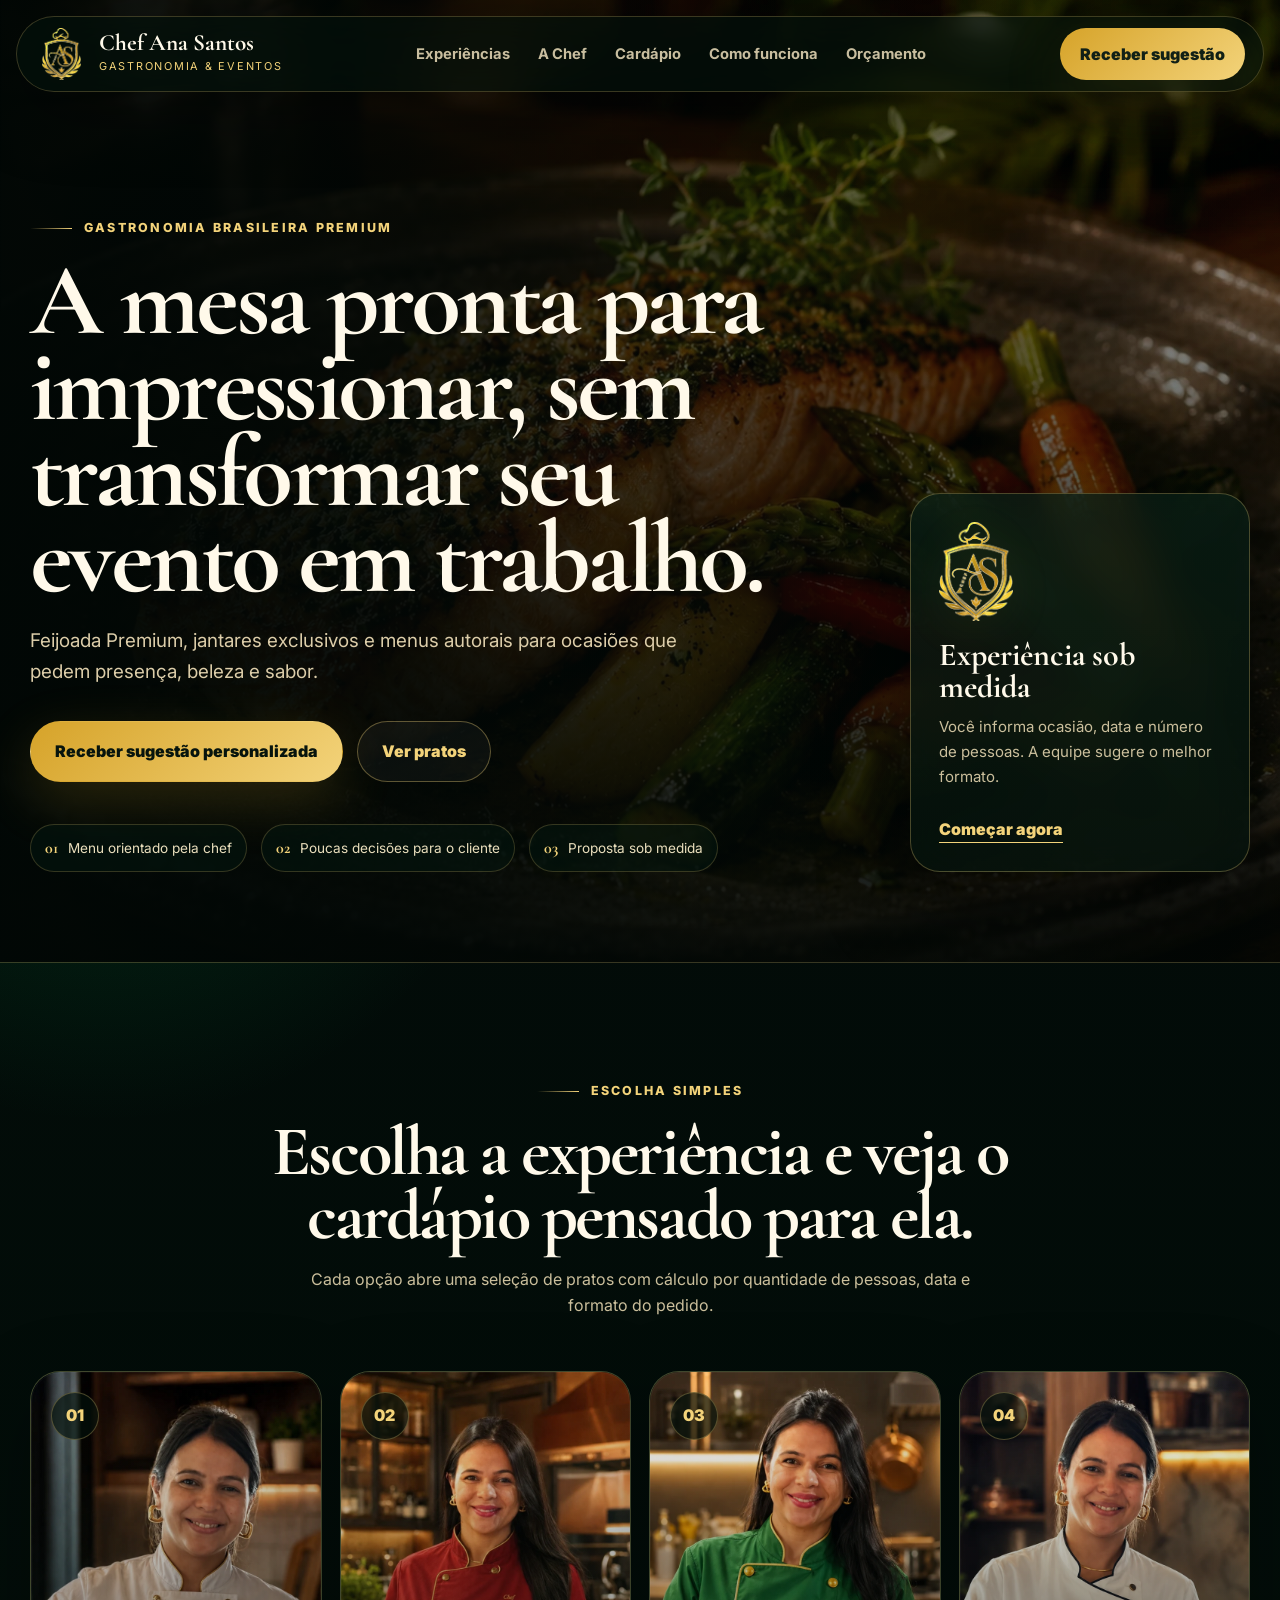
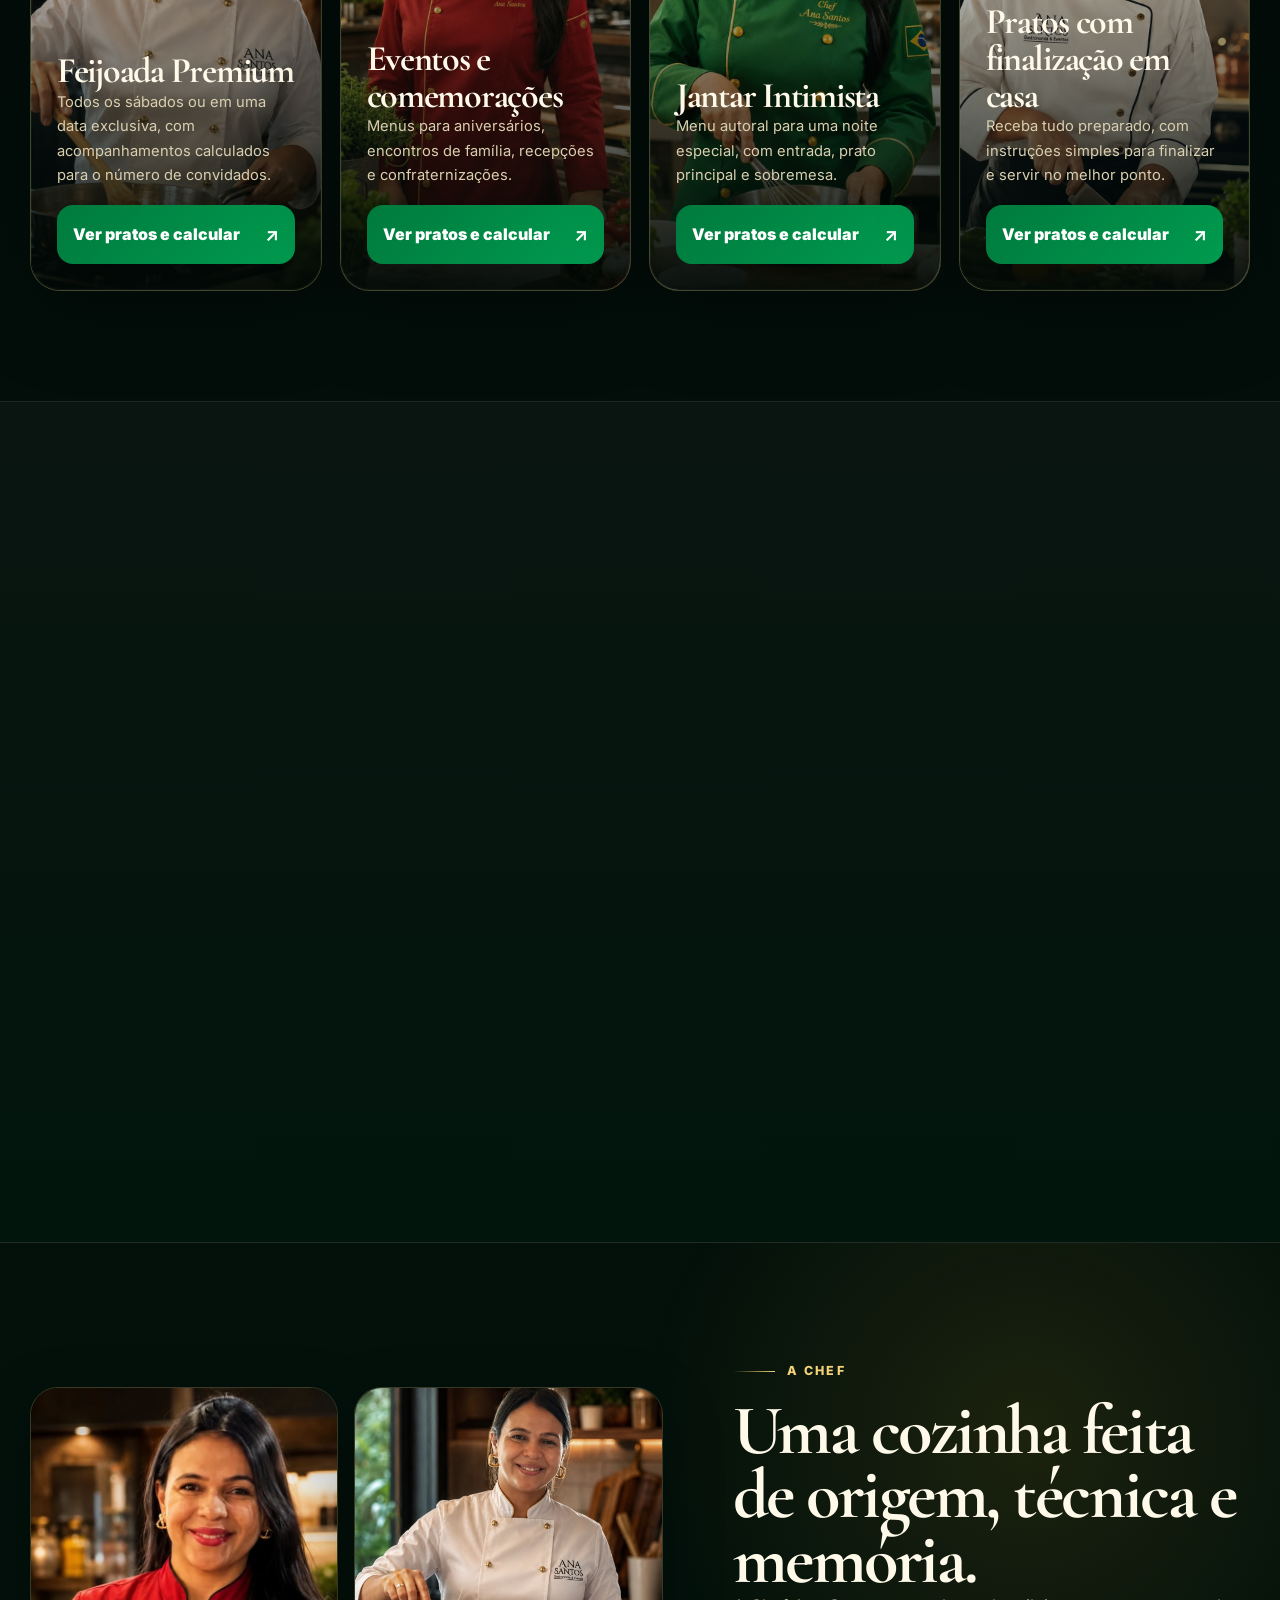
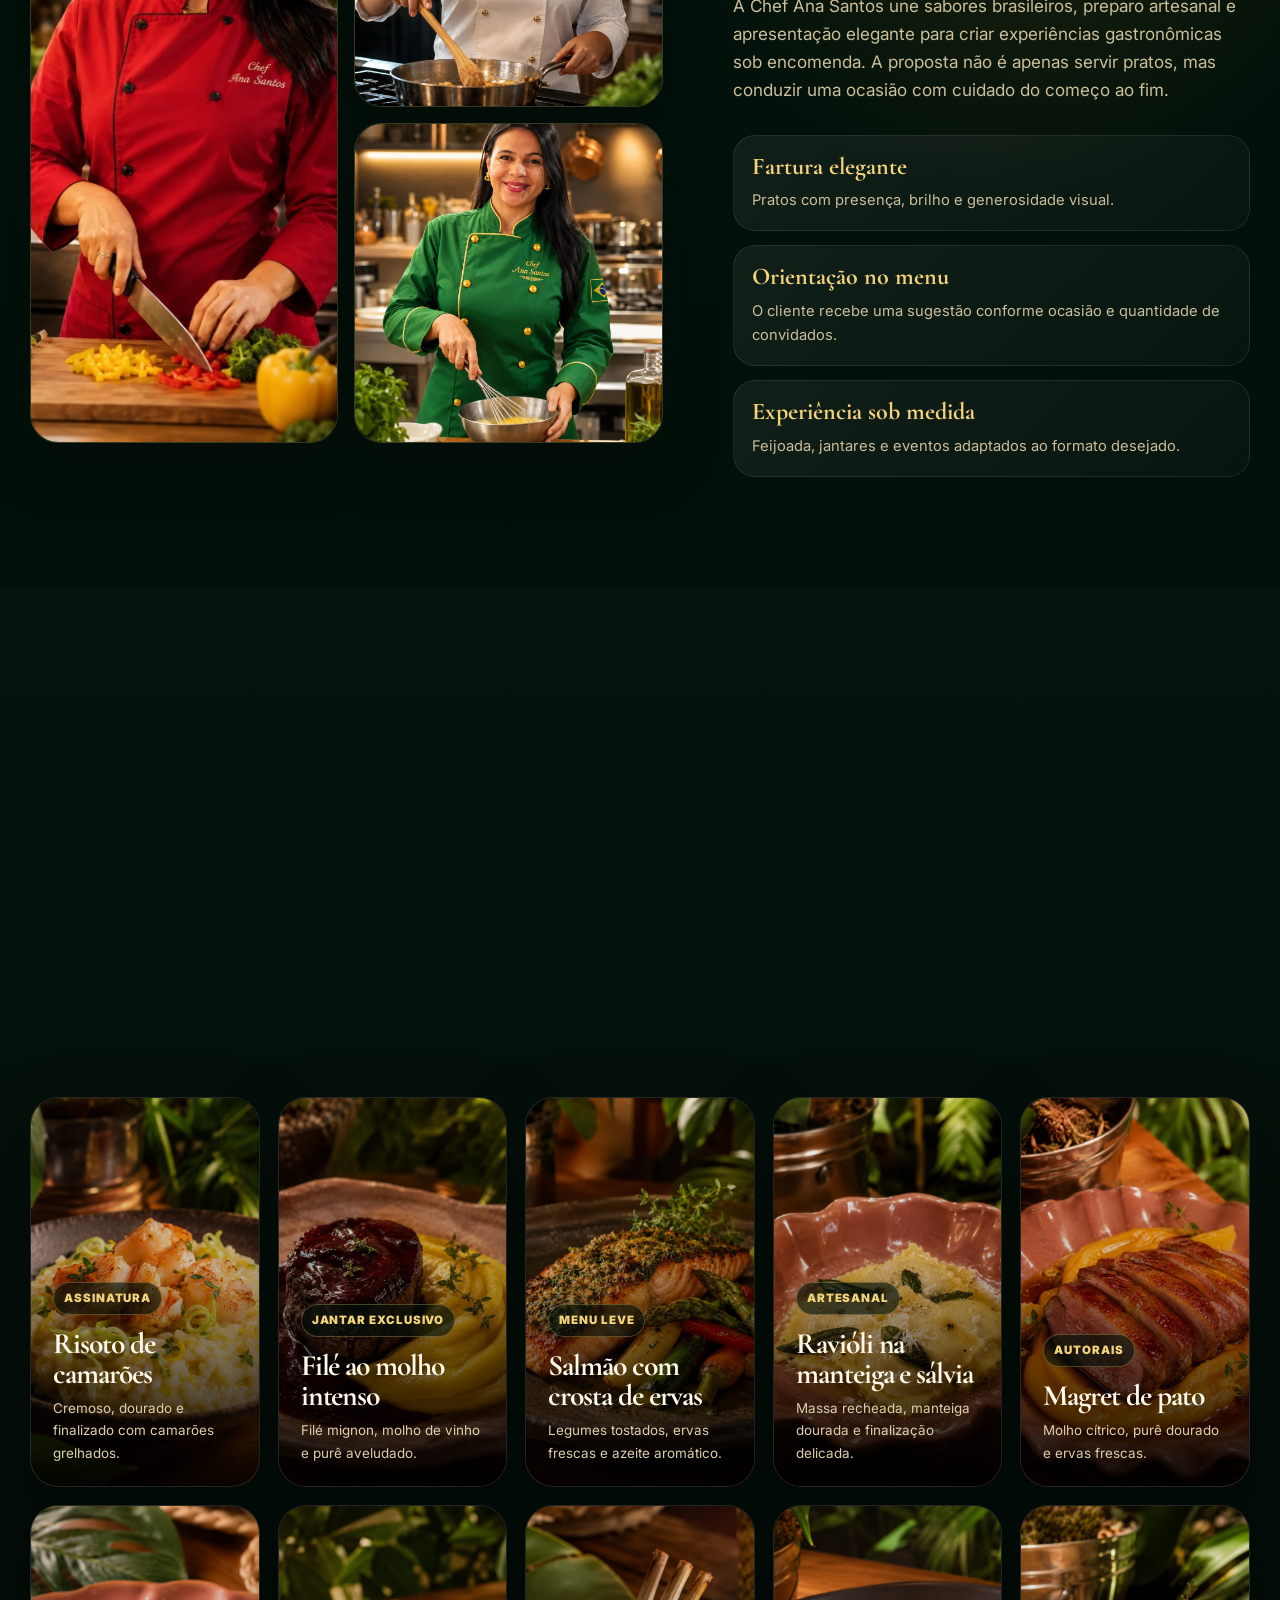
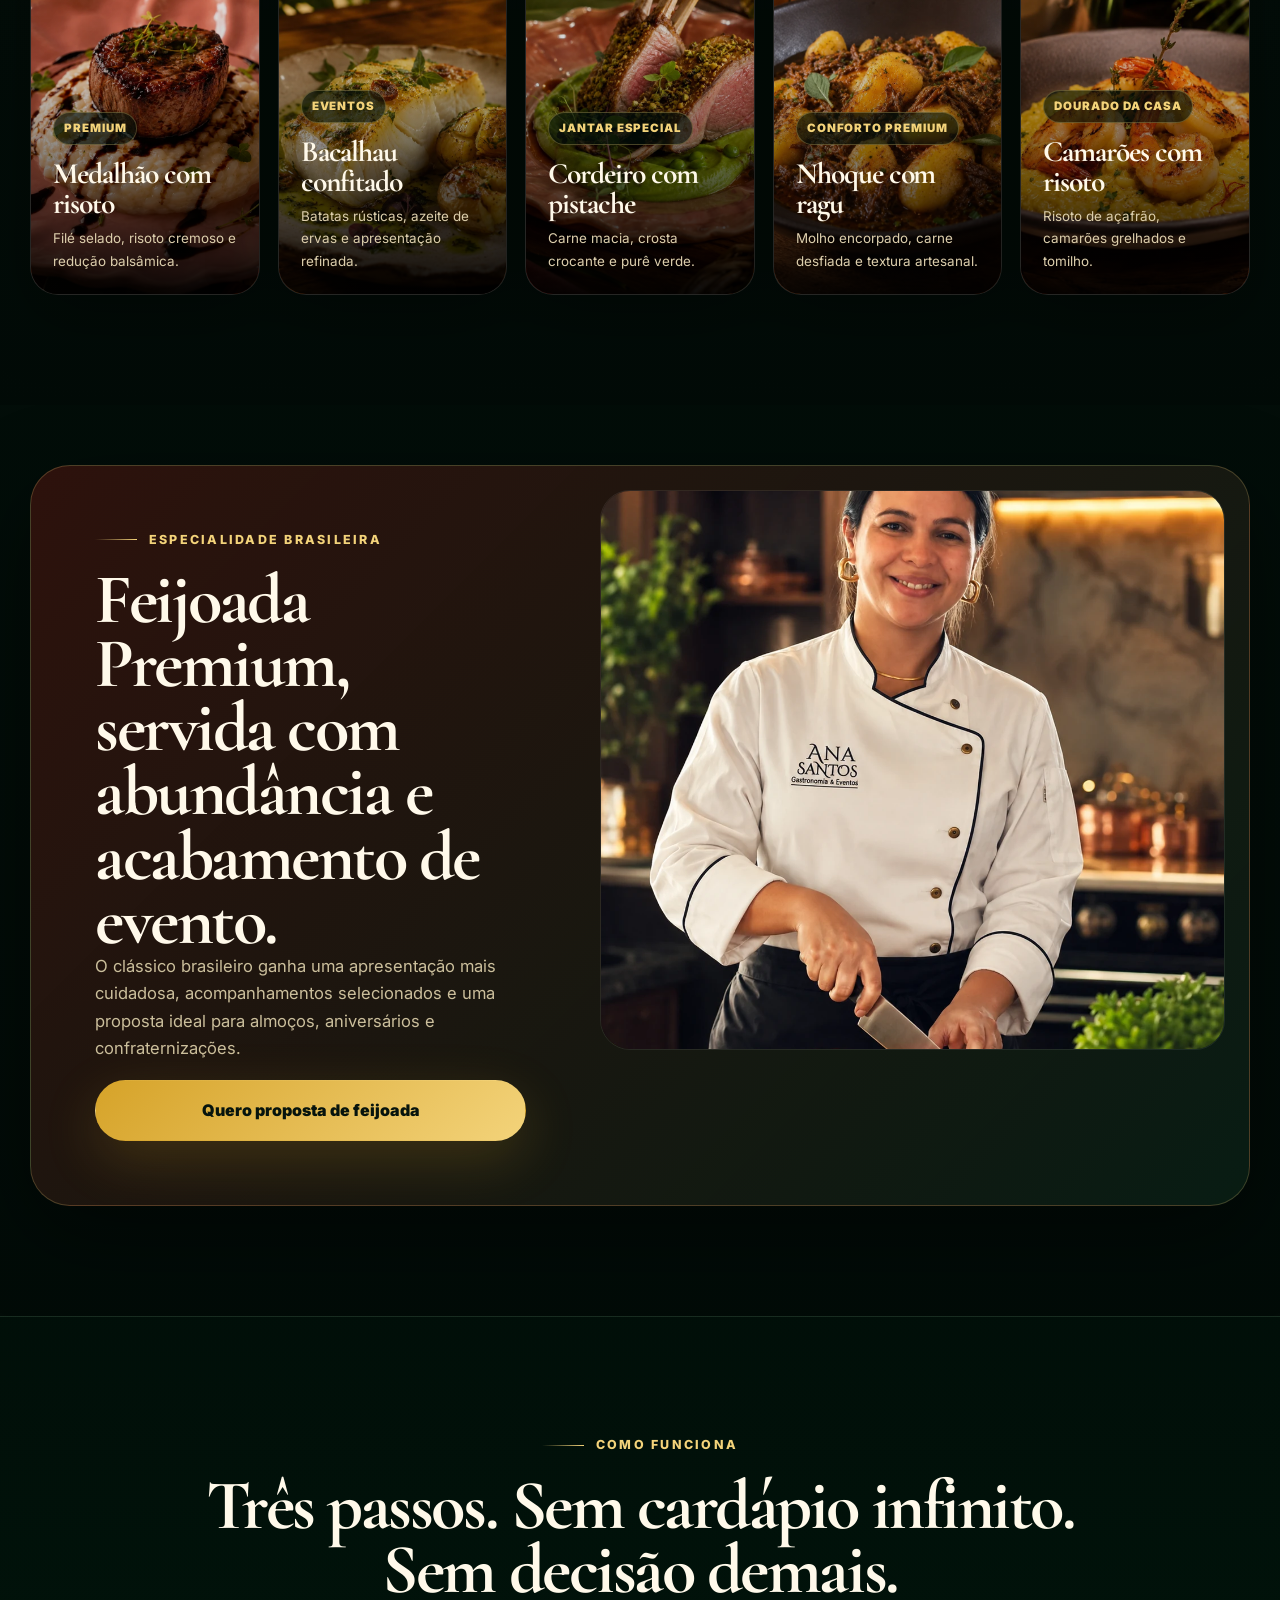
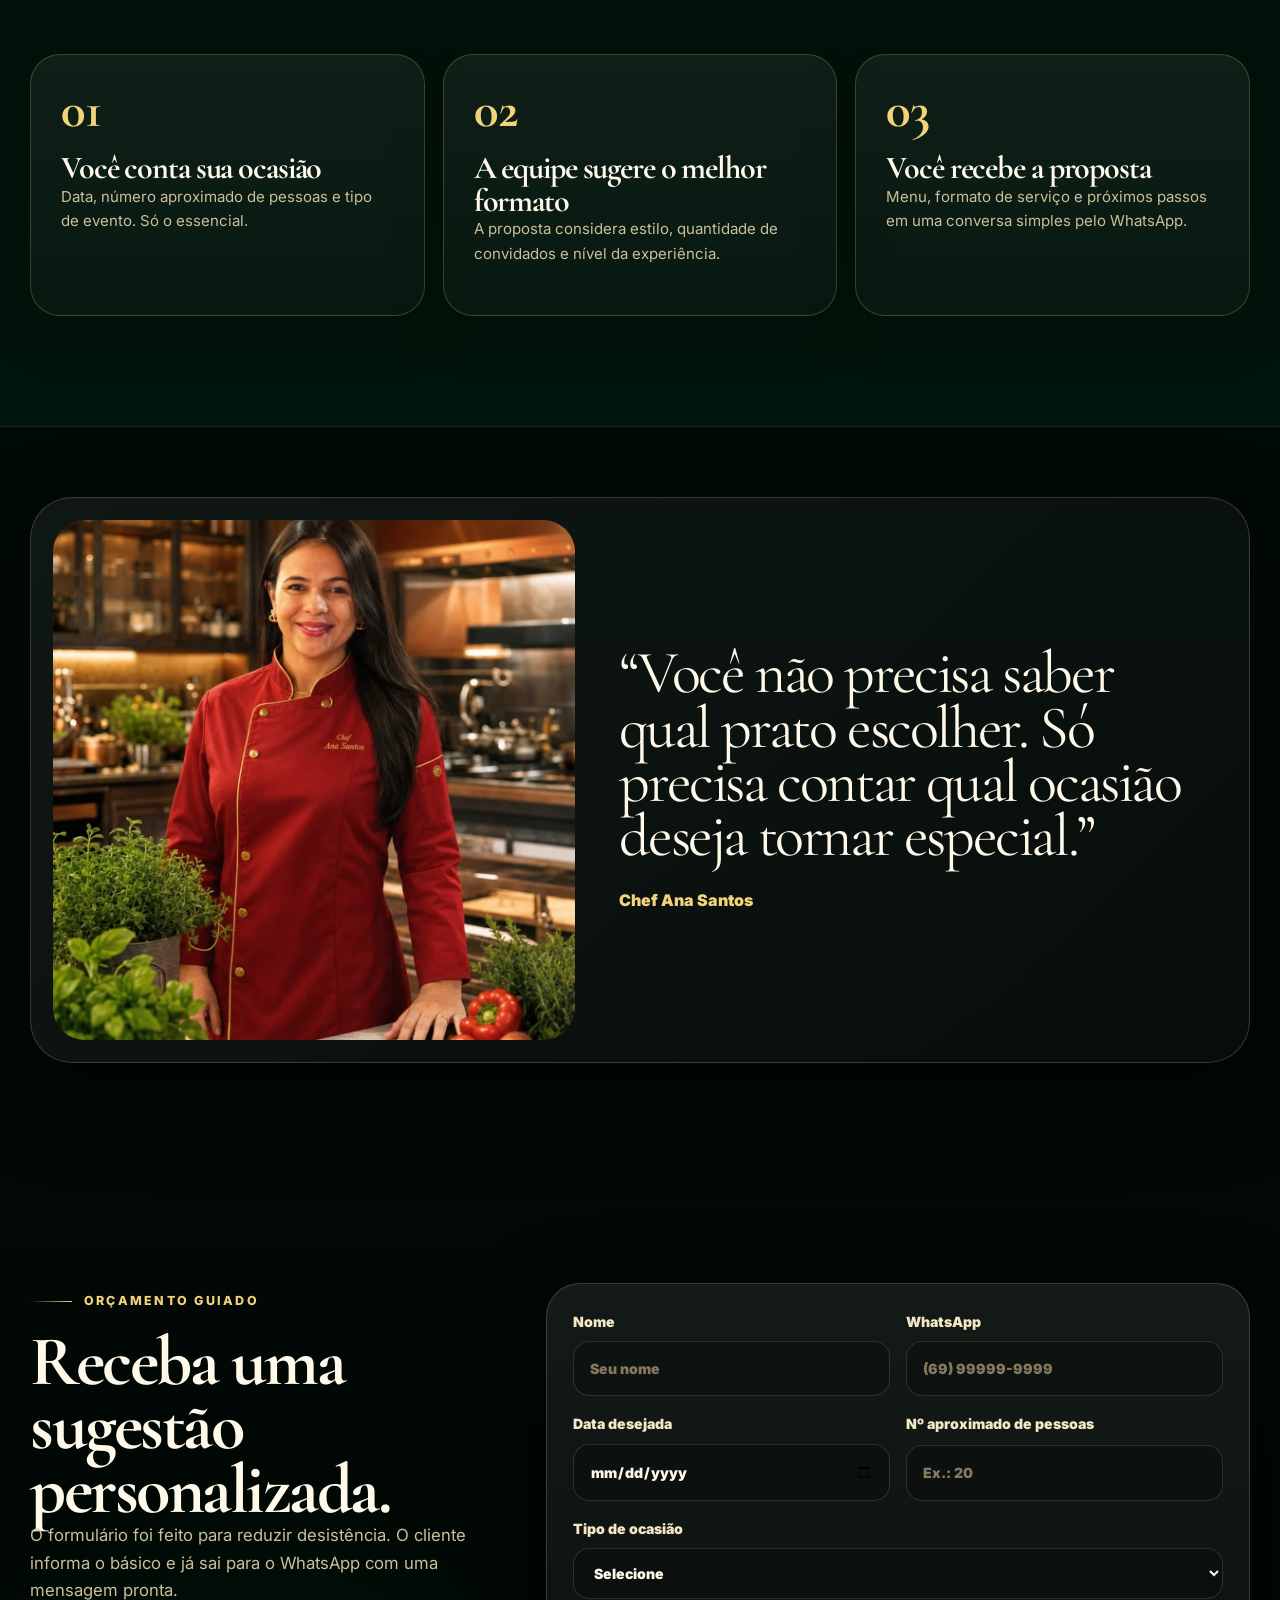
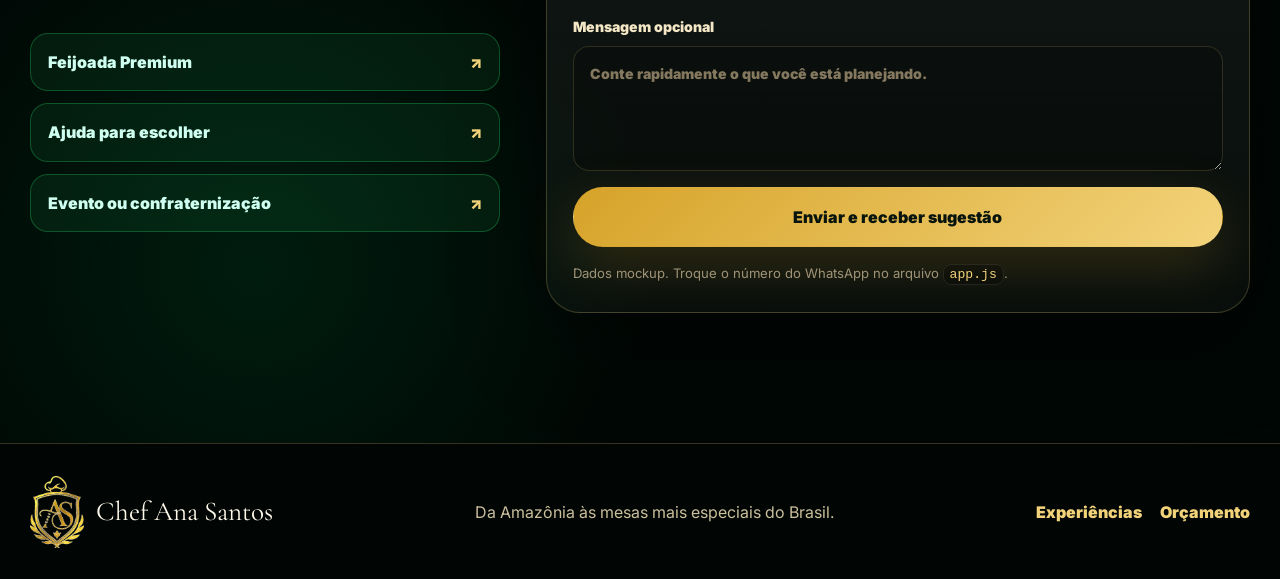
==== index.html @ 08cfabe6 "Add experience menus and budget calculator" ====
<!DOCTYPE html>
<html lang="pt-BR">
<head>
  <meta charset="UTF-8" />
  <meta name="viewport" content="width=device-width, initial-scale=1.0" />
  <title>Chef Ana Santos | Experiências Gastronômicas Premium</title>
  <meta name="description" content="Site premium em versão escura para a Chef Ana Santos: experiências gastronômicas, feijoada premium, jantares exclusivos e orçamento simplificado pelo WhatsApp." />
  <meta name="theme-color" content="#03140d" />
  <meta property="og:title" content="Chef Ana Santos | Gastronomia & Eventos" />
  <meta property="og:description" content="Receba uma proposta gastronômica personalizada para sua ocasião." />
  <meta property="og:type" content="website" />
  <link rel="preconnect" href="https://fonts.googleapis.com" />
  <link rel="preconnect" href="https://fonts.gstatic.com" crossorigin />
  <link href="https://fonts.googleapis.com/css2?family=Cormorant+Garamond:wght@500;600;700&family=Inter:wght@400;500;600;700;800&display=swap" rel="stylesheet" />
  <link rel="stylesheet" href="./styles.css" />
</head>
<body>
  <div class="page-glow" aria-hidden="true"></div>

  <header class="site-header" id="topo">
    <a class="brand" href="#topo" aria-label="Chef Ana Santos">
      <img src="./logo-symbol.png" alt="Símbolo da Chef Ana Santos" />
      <span>
        <strong>Chef Ana Santos</strong>
        <small>Gastronomia & Eventos</small>
      </span>
    </a>

    <button class="menu-toggle" aria-label="Abrir menu" aria-expanded="false">
      <span></span><span></span><span></span>
    </button>

    <nav class="main-nav" aria-label="Navegação principal">
      <a href="#experiencias">Experiências</a>
      <a href="#chef">A Chef</a>
      <a href="#cardapio">Cardápio</a>
      <a href="#como-funciona">Como funciona</a>
      <a href="#orcamento">Orçamento</a>
    </nav>

    <a class="nav-cta" href="#orcamento">Receber sugestão</a>
  </header>

  <main>
    <section class="hero" aria-labelledby="hero-title">
      <div class="hero-media" aria-hidden="true">
        <img src="./hero-prato.webp" alt="" />
      </div>
      <div class="hero-overlay" aria-hidden="true"></div>

      <div class="container hero-grid">
        <div class="hero-copy reveal">
          <p class="eyebrow">Gastronomia brasileira premium</p>
          <h1 id="hero-title">A mesa pronta para impressionar, sem transformar seu evento em trabalho.</h1>
          <p class="hero-text">Feijoada Premium, jantares exclusivos e menus autorais para ocasiões que pedem presença, beleza e sabor.</p>

          <div class="hero-actions">
            <a class="btn btn-primary" href="#orcamento">Receber sugestão personalizada</a>
            <a class="btn btn-outline" href="#cardapio">Ver pratos</a>
          </div>

          <div class="micro-proof" aria-label="Diferenciais da Chef Ana Santos">
            <span><b>01</b> Menu orientado pela chef</span>
            <span><b>02</b> Poucas decisões para o cliente</span>
            <span><b>03</b> Proposta sob medida</span>
          </div>
        </div>

        <aside class="hero-panel reveal delay-1" aria-label="Resumo da experiência">
          <img src="./logo-symbol.png" alt="" />
          <strong>Experiência sob medida</strong>
          <p>Você informa ocasião, data e número de pessoas. A equipe sugere o melhor formato.</p>
          <a href="#orcamento">Começar agora</a>
        </aside>
      </div>
    </section>

    <section class="concierge" id="experiencias" aria-labelledby="concierge-title">
      <div class="container">
        <div class="section-heading reveal">
          <p class="eyebrow">Escolha simples</p>
          <h2 id="concierge-title">Escolha a experiência e veja o cardápio pensado para ela.</h2>
          <p>Cada opção abre uma seleção de pratos com cálculo por quantidade de pessoas, data e formato do pedido.</p>
        </div>

        <div class="occasion-grid">
          <a class="occasion-card reveal" href="./experiencia.html?tipo=feijoada" aria-label="Ver pratos e calcular orçamento da Feijoada Premium">
            <span class="card-number">01</span>
            <div class="occasion-image"><img src="./chef-white-pan.webp" alt="Chef Ana Santos preparando uma receita" /></div>
            <div class="occasion-content">
              <h3>Feijoada Premium</h3>
              <p>Todos os sábados ou em uma data exclusiva, com acompanhamentos calculados para o número de convidados.</p>
              <span class="occasion-action">Ver pratos e calcular <b aria-hidden="true">↗</b></span>
            </div>
          </a>

          <a class="occasion-card reveal delay-1" href="./experiencia.html?tipo=eventos" aria-label="Ver pratos e calcular orçamento para Eventos e comemorações">
            <span class="card-number">02</span>
            <div class="occasion-image"><img src="./chef-red-counter.webp" alt="Chef Ana Santos em cozinha profissional" /></div>
            <div class="occasion-content">
              <h3>Eventos e comemorações</h3>
              <p>Menus para aniversários, encontros de família, recepções e confraternizações.</p>
              <span class="occasion-action">Ver pratos e calcular <b aria-hidden="true">↗</b></span>
            </div>
          </a>

          <a class="occasion-card reveal delay-2" href="./experiencia.html?tipo=jantar" aria-label="Ver pratos e calcular orçamento do Jantar Intimista">
            <span class="card-number">03</span>
            <div class="occasion-image"><img src="./chef-green.webp" alt="Chef Ana Santos de doma verde em ação na cozinha" /></div>
            <div class="occasion-content">
              <h3>Jantar Intimista</h3>
              <p>Menu autoral para uma noite especial, com entrada, prato principal e sobremesa.</p>
              <span class="occasion-action">Ver pratos e calcular <b aria-hidden="true">↗</b></span>
            </div>
          </a>

          <a class="occasion-card reveal delay-3" href="./experiencia.html?tipo=finalizacao" aria-label="Ver pratos e calcular orçamento para finalização em casa">
            <span class="card-number">04</span>
            <div class="occasion-image"><img src="./chef-white-knife.webp" alt="Chef Ana Santos cortando ingredientes" /></div>
            <div class="occasion-content">
              <h3>Pratos com finalização em casa</h3>
              <p>Receba tudo preparado, com instruções simples para finalizar e servir no melhor ponto.</p>
              <span class="occasion-action">Ver pratos e calcular <b aria-hidden="true">↗</b></span>
            </div>
          </a>
        </div>
      </div>
    </section>

    <section class="signature-section" aria-labelledby="signature-title">
      <div class="container signature-grid">
        <div class="signature-copy reveal">
          <p class="eyebrow">Assinatura visual</p>
          <h2 id="signature-title">Escuro, dourado, verde vivo e comida com presença.</h2>
          <p>Esta versão usa uma atmosfera mais noturna e editorial: fundo escuro, detalhes dourados, imagens maiores e uma estética de jantar privado. A comida continua farta e brasileira, mas a percepção de valor sobe.</p>
          <div class="signature-tags">
            <span>Verde bandeira</span>
            <span>Dourado quente</span>
            <span>Madeira escura</span>
            <span>Louças artesanais</span>
          </div>
        </div>

        <div class="signature-stack reveal delay-1">
          <img class="stack-main" src="./risoto-camaroes.webp" alt="Risoto cremoso com camarões" />
          <img class="stack-small" src="./camaroes-risoto.webp" alt="Camarões com risoto de açafrão" />
          <div class="stack-note">Pratos como inspiração. Proposta final personalizada.</div>
        </div>
      </div>
    </section>

    <section class="chef-story" id="chef" aria-labelledby="chef-title">
      <div class="container story-grid">
        <div class="story-gallery reveal">
          <img src="./chef-red.webp" alt="Chef Ana Santos com doma vermelha" />
          <img src="./chef-white-pan.webp" alt="Chef Ana Santos cozinhando" />
          <img src="./chef-green.webp" alt="Chef Ana Santos com doma verde" />
        </div>

        <div class="story-copy reveal delay-1">
          <p class="eyebrow">A Chef</p>
          <h2 id="chef-title">Uma cozinha feita de origem, técnica e memória.</h2>
          <p>A Chef Ana Santos une sabores brasileiros, preparo artesanal e apresentação elegante para criar experiências gastronômicas sob encomenda. A proposta não é apenas servir pratos, mas conduzir uma ocasião com cuidado do começo ao fim.</p>

          <dl class="lux-list">
            <div><dt>Fartura elegante</dt><dd>Pratos com presença, brilho e generosidade visual.</dd></div>
            <div><dt>Orientação no menu</dt><dd>O cliente recebe uma sugestão conforme ocasião e quantidade de convidados.</dd></div>
            <div><dt>Experiência sob medida</dt><dd>Feijoada, jantares e eventos adaptados ao formato desejado.</dd></div>
          </dl>
        </div>
      </div>
    </section>

    <section class="menu-section" id="cardapio" aria-labelledby="menu-title">
      <div class="container">
        <div class="section-heading reveal">
          <p class="eyebrow">Inspirações premium</p>
          <h2 id="menu-title">Pratos que fazem a proposta ganhar textura antes mesmo do orçamento.</h2>
          <p>As imagens funcionam como vitrine de desejo. O cliente não precisa escolher tudo sozinho.</p>
        </div>

        <div class="dish-toolbar reveal" aria-label="Filtros de cardápio">
          <button class="filter active" type="button" data-filter="all">Todos</button>
          <button class="filter" type="button" data-filter="principal">Pratos principais</button>
          <button class="filter" type="button" data-filter="evento">Eventos</button>
          <button class="filter" type="button" data-filter="assinatura">Assinatura</button>
        </div>

        <div class="dish-grid">
          <article class="dish-card reveal" data-category="principal assinatura">
            <img src="./risoto-camaroes.webp" alt="Risoto cremoso com camarões" />
            <div class="dish-info"><span>Assinatura</span><h3>Risoto de camarões</h3><p>Cremoso, dourado e finalizado com camarões grelhados.</p></div>
          </article>
          <article class="dish-card reveal delay-1" data-category="principal">
            <img src="./file-mignon-pure.webp" alt="Filé mignon com purê" />
            <div class="dish-info"><span>Jantar exclusivo</span><h3>Filé ao molho intenso</h3><p>Filé mignon, molho de vinho e purê aveludado.</p></div>
          </article>
          <article class="dish-card reveal delay-2" data-category="principal">
            <img src="./salmao-legumes.webp" alt="Salmão com legumes" />
            <div class="dish-info"><span>Menu leve</span><h3>Salmão com crosta de ervas</h3><p>Legumes tostados, ervas frescas e azeite aromático.</p></div>
          </article>
          <article class="dish-card reveal" data-category="principal">
            <img src="./ravioli-salvia.webp" alt="Ravióli artesanal com sálvia" />
            <div class="dish-info"><span>Artesanal</span><h3>Ravióli na manteiga e sálvia</h3><p>Massa recheada, manteiga dourada e finalização delicada.</p></div>
          </article>
          <article class="dish-card reveal delay-1" data-category="principal">
            <img src="./magret-pato.webp" alt="Magret de pato" />
            <div class="dish-info"><span>Autorais</span><h3>Magret de pato</h3><p>Molho cítrico, purê dourado e ervas frescas.</p></div>
          </article>
          <article class="dish-card reveal delay-2" data-category="principal assinatura">
            <img src="./medalhao-risoto.webp" alt="Medalhão com risoto" />
            <div class="dish-info"><span>Premium</span><h3>Medalhão com risoto</h3><p>Filé selado, risoto cremoso e redução balsâmica.</p></div>
          </article>
          <article class="dish-card reveal" data-category="principal evento">
            <img src="./bacalhau-batatas.webp" alt="Bacalhau com batatas" />
            <div class="dish-info"><span>Eventos</span><h3>Bacalhau confitado</h3><p>Batatas rústicas, azeite de ervas e apresentação refinada.</p></div>
          </article>
          <article class="dish-card reveal delay-1" data-category="principal">
            <img src="./cordeiro-pistache.webp" alt="Carré de cordeiro com pistache" />
            <div class="dish-info"><span>Jantar especial</span><h3>Cordeiro com pistache</h3><p>Carne macia, crosta crocante e purê verde.</p></div>
          </article>
          <article class="dish-card reveal delay-2" data-category="principal evento">
            <img src="./nhoque-ragu.webp" alt="Nhoque com ragu" />
            <div class="dish-info"><span>Conforto premium</span><h3>Nhoque com ragu</h3><p>Molho encorpado, carne desfiada e textura artesanal.</p></div>
          </article>
          <article class="dish-card reveal" data-category="principal assinatura">
            <img src="./camaroes-risoto.webp" alt="Camarões com risoto de açafrão" />
            <div class="dish-info"><span>Dourado da casa</span><h3>Camarões com risoto</h3><p>Risoto de açafrão, camarões grelhados e tomilho.</p></div>
          </article>
        </div>
      </div>
    </section>

    <section class="feijoada-section" aria-labelledby="feijoada-title">
      <div class="container feijoada-card reveal">
        <div class="feijoada-copy">
          <p class="eyebrow">Especialidade brasileira</p>
          <h2 id="feijoada-title">Feijoada Premium, servida com abundância e acabamento de evento.</h2>
          <p>O clássico brasileiro ganha uma apresentação mais cuidadosa, acompanhamentos selecionados e uma proposta ideal para almoços, aniversários e confraternizações.</p>
          <a class="btn btn-primary" href="#orcamento" data-fill="Feijoada Premium">Quero proposta de feijoada</a>
        </div>
        <div class="feijoada-photo">
          <img src="./chef-white-knife.webp" alt="Chef Ana Santos preparando ingredientes" />
        </div>
      </div>
    </section>

    <section class="steps-section" id="como-funciona" aria-labelledby="steps-title">
      <div class="container">
        <div class="section-heading reveal">
          <p class="eyebrow">Como funciona</p>
          <h2 id="steps-title">Três passos. Sem cardápio infinito. Sem decisão demais.</h2>
        </div>

        <div class="steps-grid">
          <article class="step-card reveal">
            <strong>01</strong>
            <h3>Você conta sua ocasião</h3>
            <p>Data, número aproximado de pessoas e tipo de evento. Só o essencial.</p>
          </article>
          <article class="step-card reveal delay-1">
            <strong>02</strong>
            <h3>A equipe sugere o melhor formato</h3>
            <p>A proposta considera estilo, quantidade de convidados e nível da experiência.</p>
          </article>
          <article class="step-card reveal delay-2">
            <strong>03</strong>
            <h3>Você recebe a proposta</h3>
            <p>Menu, formato de serviço e próximos passos em uma conversa simples pelo WhatsApp.</p>
          </article>
        </div>
      </div>
    </section>

    <section class="quote-section" aria-label="Frase de posicionamento">
      <div class="container quote-card reveal">
        <img src="./chef-red-counter.webp" alt="Chef Ana Santos em cozinha premium" />
        <blockquote>
          <p>“Você não precisa saber qual prato escolher. Só precisa contar qual ocasião deseja tornar especial.”</p>
          <cite>Chef Ana Santos</cite>
        </blockquote>
      </div>
    </section>

    <section class="budget-section" id="orcamento" aria-labelledby="budget-title">
      <div class="container budget-grid">
        <div class="budget-copy reveal">
          <p class="eyebrow">Orçamento guiado</p>
          <h2 id="budget-title">Receba uma sugestão personalizada.</h2>
          <p>O formulário foi feito para reduzir desistência. O cliente informa o básico e já sai para o WhatsApp com uma mensagem pronta.</p>

          <div class="contact-buttons" aria-label="Atalhos de WhatsApp">
            <a href="https://wa.me/5569999999999?text=Ol%C3%A1%2C%20vi%20o%20site%20da%20Chef%20Ana%20Santos%20e%20quero%20uma%20proposta%20para%20Feijoada%20Premium." target="_blank" rel="noopener">Feijoada Premium</a>
            <a href="https://wa.me/5569999999999?text=Ol%C3%A1%2C%20quero%20ajuda%20para%20escolher%20uma%20experi%C3%AAncia%20gastron%C3%B4mica." target="_blank" rel="noopener">Ajuda para escolher</a>
            <a href="https://wa.me/5569999999999?text=Ol%C3%A1%2C%20tenho%20um%20evento%20e%20gostaria%20de%20uma%20proposta%20da%20Chef%20Ana%20Santos." target="_blank" rel="noopener">Evento ou confraternização</a>
          </div>
        </div>

        <form class="budget-form reveal delay-1" id="budget-form">
          <label>
            Nome
            <input type="text" name="nome" placeholder="Seu nome" required />
          </label>
          <label>
            WhatsApp
            <input type="tel" name="whatsapp" placeholder="(69) 99999-9999" required />
          </label>
          <label>
            Data desejada
            <input type="date" name="data" />
          </label>
          <label>
            Nº aproximado de pessoas
            <input type="number" name="pessoas" min="1" placeholder="Ex.: 20" />
          </label>
          <label class="full">
            Tipo de ocasião
            <select name="ocasiao" id="ocasiao" required>
              <option value="">Selecione</option>
              <option>Feijoada Premium</option>
              <option>Jantar Exclusivo</option>
              <option>Evento ou Confraternização</option>
              <option>Aniversário</option>
              <option>Recepção em casa</option>
              <option>Ainda não sei, quero orientação</option>
            </select>
          </label>
          <label class="full">
            Mensagem opcional
            <textarea name="mensagem" rows="4" placeholder="Conte rapidamente o que você está planejando."></textarea>
          </label>
          <button class="btn btn-primary full" type="submit">Enviar e receber sugestão</button>
          <p class="form-note full">Dados mockup. Troque o número do WhatsApp no arquivo <code>app.js</code>.</p>
        </form>
      </div>
    </section>
  </main>

  <footer class="site-footer">
    <div class="container footer-grid">
      <a class="footer-brand" href="#topo" aria-label="Voltar ao topo">
        <img src="./logo-symbol.png" alt="Símbolo Chef Ana Santos" />
        <span>Chef Ana Santos</span>
      </a>
      <p>Da Amazônia às mesas mais especiais do Brasil.</p>
      <div class="footer-links">
        <a href="#experiencias">Experiências</a>
        <a href="#orcamento">Orçamento</a>
      </div>
    </div>
  </footer>

  <script src="./app.js"></script>
</body>
</html>
---- styles.css ----
:root{
  --bg:#03110b;
  --bg-2:#061a12;
  --bg-3:#0b2318;
  --panel:#0d2017;
  --panel-2:#10291e;
  --ink:#fff9ea;
  --muted:#cbbf9c;
  --muted-2:#9f9478;
  --green:#007a3d;
  --green-vivid:#009b4f;
  --green-dark:#002916;
  --gold:#d6a329;
  --gold-2:#f3d37a;
  --gold-dark:#8b6210;
  --wine:#691912;
  --terracotta:#a85b43;
  --line:rgba(243,211,122,.22);
  --line-soft:rgba(255,249,234,.09);
  --shadow:0 30px 90px rgba(0,0,0,.45);
  --shadow-gold:0 22px 70px rgba(214,163,41,.13);
  --serif:'Cormorant Garamond', Georgia, serif;
  --sans:'Inter', system-ui, -apple-system, BlinkMacSystemFont, 'Segoe UI', sans-serif;
  --radius:30px;
}

*{box-sizing:border-box}
html{scroll-behavior:smooth}
body{
  margin:0;
  color:var(--ink);
  background:
    radial-gradient(circle at 8% 8%, rgba(0,155,79,.24), transparent 34vw),
    radial-gradient(circle at 86% 0%, rgba(214,163,41,.16), transparent 36vw),
    linear-gradient(180deg,#020907 0%, var(--bg) 38%, #010604 100%);
  font-family:var(--sans);
  line-height:1.65;
  overflow-x:hidden;
}
body::before{
  content:"";
  position:fixed;
  inset:0;
  z-index:-3;
  opacity:.26;
  pointer-events:none;
  background-image:
    linear-gradient(rgba(255,255,255,.035) 1px, transparent 1px),
    linear-gradient(90deg, rgba(255,255,255,.025) 1px, transparent 1px);
  background-size:72px 72px;
  mask-image:radial-gradient(circle at center, #000 0%, transparent 72%);
}
a{color:inherit;text-decoration:none}
img{max-width:100%;display:block}
button,input,select,textarea{font:inherit}
button{cursor:pointer}
.container{width:min(100% - 40px,1220px);margin-inline:auto}
.page-glow{position:fixed;inset:auto 0 0 0;height:45vh;background:linear-gradient(0deg,rgba(0,122,61,.18),transparent);z-index:-2;pointer-events:none}

h1,h2,h3{font-family:var(--serif);font-weight:700;letter-spacing:-.035em;margin:0;color:var(--ink)}
h1{font-size:clamp(4rem,8vw,8.6rem);line-height:.84;max-width:950px}
h2{font-size:clamp(3rem,5.5vw,5.8rem);line-height:.91;max-width:980px}
h3{font-size:2rem;line-height:1.02}
p{color:var(--muted);margin:0 0 18px}.eyebrow{display:inline-flex;align-items:center;gap:12px;margin:0 0 18px;color:var(--gold-2);font-size:.78rem;text-transform:uppercase;letter-spacing:.18em;font-weight:800}.eyebrow::before{content:"";width:42px;height:1px;background:linear-gradient(90deg,transparent,var(--gold-2))}

.site-header{
  position:fixed;
  top:16px;
  left:50%;
  transform:translateX(-50%);
  width:min(100% - 32px,1280px);
  height:76px;
  z-index:100;
  display:flex;
  align-items:center;
  justify-content:space-between;
  gap:22px;
  padding:0 18px;
  border:1px solid rgba(243,211,122,.22);
  border-radius:999px;
  background:rgba(3,17,11,.68);
  box-shadow:0 18px 70px rgba(0,0,0,.38);
  backdrop-filter:blur(22px);
}
.brand{display:flex;align-items:center;gap:12px;min-width:max-content}.brand img{width:52px;height:52px;object-fit:contain}.brand strong{display:block;font-family:var(--serif);font-size:1.45rem;line-height:1;color:var(--ink)}.brand small{display:block;color:var(--gold-2);font-size:.68rem;text-transform:uppercase;letter-spacing:.16em;margin-top:3px}.main-nav{display:flex;gap:28px;align-items:center;color:#efe1bd;font-size:.92rem;font-weight:700}.main-nav a{position:relative;opacity:.84}.main-nav a:hover,.main-nav a:focus{opacity:1;color:var(--gold-2)}.main-nav a::after{content:"";position:absolute;left:0;right:0;bottom:-9px;height:1px;background:var(--gold-2);transform:scaleX(0);transition:.28s;transform-origin:left}.main-nav a:hover::after{transform:scaleX(1)}.nav-cta{background:linear-gradient(135deg,var(--gold),var(--gold-2));color:#112016;border-radius:999px;padding:13px 20px;font-weight:900;box-shadow:var(--shadow-gold);white-space:nowrap}.menu-toggle{display:none;background:transparent;border:0;width:44px;height:44px;padding:10px}.menu-toggle span{display:block;height:2px;background:var(--gold-2);margin:6px 0;border-radius:999px}

.btn{display:inline-flex;align-items:center;justify-content:center;gap:10px;border-radius:999px;padding:16px 24px;font-weight:900;border:1px solid transparent;transition:transform .22s ease, box-shadow .22s ease, background .22s ease}.btn:hover{transform:translateY(-2px)}.btn-primary{background:linear-gradient(135deg,var(--gold),var(--gold-2));color:#07140d;box-shadow:0 18px 55px rgba(214,163,41,.2)}.btn-outline{border-color:rgba(243,211,122,.35);color:var(--gold-2);background:rgba(255,255,255,.04)}.btn-outline:hover{background:rgba(243,211,122,.08)}

.hero{position:relative;min-height:100vh;display:grid;align-items:center;padding:150px 0 90px;overflow:hidden;border-bottom:1px solid var(--line)}.hero-media{position:absolute;inset:0;z-index:-2}.hero-media img{width:100%;height:100%;object-fit:cover;object-position:68% center;filter:saturate(1.05) contrast(1.02)}.hero-overlay{position:absolute;inset:0;z-index:-1;background:linear-gradient(90deg,rgba(1,7,5,.98) 0%,rgba(1,7,5,.84) 32%,rgba(1,7,5,.48) 55%,rgba(1,7,5,.18) 100%),linear-gradient(180deg,rgba(1,7,5,.1),rgba(1,7,5,.88) 100%)}.hero-grid{display:grid;grid-template-columns:1fr 340px;gap:54px;align-items:end}.hero-copy{padding-top:60px}.hero-text{font-size:1.18rem;max-width:650px;color:#dccda9;margin-top:24px}.hero-actions{display:flex;gap:14px;flex-wrap:wrap;margin-top:34px}.micro-proof{display:flex;gap:14px;flex-wrap:wrap;margin-top:42px}.micro-proof span{display:flex;align-items:center;gap:10px;border:1px solid rgba(243,211,122,.2);border-radius:999px;padding:10px 14px;background:rgba(4,22,15,.55);color:#eadfbd;font-size:.85rem}.micro-proof b{color:var(--gold-2);font-family:var(--serif);font-size:1rem}.hero-panel{align-self:end;background:linear-gradient(180deg,rgba(9,30,21,.76),rgba(5,19,13,.76));border:1px solid rgba(243,211,122,.28);box-shadow:var(--shadow);backdrop-filter:blur(18px);border-radius:var(--radius);padding:28px}.hero-panel img{width:74px;margin-bottom:18px;filter:drop-shadow(0 8px 20px rgba(214,163,41,.14))}.hero-panel strong{display:block;font-family:var(--serif);font-size:2rem;line-height:1;color:var(--ink);margin-bottom:12px}.hero-panel p{font-size:.94rem}.hero-panel a{display:inline-flex;margin-top:8px;color:var(--gold-2);font-weight:900;border-bottom:1px solid currentColor}

.concierge,.signature-section,.chef-story,.menu-section,.feijoada-section,.steps-section,.quote-section,.budget-section{padding:110px 0;position:relative}.section-heading{text-align:center;max-width:900px;margin:0 auto 52px}.section-heading p:last-child{max-width:690px;margin:18px auto 0;color:var(--muted)}

.occasion-grid{display:grid;grid-template-columns:repeat(4,1fr);gap:18px}.occasion-card{position:relative;min-height:520px;border:1px solid var(--line);border-radius:30px;overflow:hidden;background:var(--panel);box-shadow:0 24px 80px rgba(0,0,0,.28);isolation:isolate}.occasion-card::before{content:"";position:absolute;inset:0;background:linear-gradient(180deg,transparent 0%,rgba(2,10,7,.36) 46%,rgba(2,10,7,.96) 100%);z-index:1}.occasion-card::after{content:"";position:absolute;inset:0;border-radius:30px;box-shadow:inset 0 0 0 1px rgba(255,255,255,.03);z-index:3;pointer-events:none}.occasion-image{position:absolute;inset:0}.occasion-image img{width:100%;height:100%;object-fit:cover;transition:transform .75s ease}.occasion-card:hover .occasion-image img{transform:scale(1.08)}.card-number{position:absolute;top:20px;left:20px;z-index:2;display:grid;place-items:center;width:48px;height:48px;border-radius:50%;background:rgba(3,17,11,.68);border:1px solid rgba(243,211,122,.28);color:var(--gold-2);font-weight:900}.occasion-content{position:absolute;left:0;right:0;bottom:0;z-index:2;padding:26px}.occasion-content h3{font-size:2.25rem}.occasion-content p{font-size:.92rem;color:#d9cfb0}.occasion-action{width:100%;display:flex;align-items:center;justify-content:space-between;gap:12px;border-radius:16px;padding:14px 16px;background:linear-gradient(135deg,var(--green),var(--green-vivid));color:white;font-weight:900;box-shadow:0 15px 38px rgba(0,0,0,.25)}.occasion-action b{font-size:1.15rem}.occasion-card:focus-visible{outline:3px solid var(--gold-2);outline-offset:5px}.occasion-card:hover .occasion-action{background:linear-gradient(135deg,var(--green-vivid),#18b866)}

.signature-section{background:linear-gradient(180deg,rgba(255,255,255,.03),rgba(0,122,61,.05));border-block:1px solid var(--line-soft)}.signature-grid{display:grid;grid-template-columns:.92fr 1fr;gap:70px;align-items:center}.signature-copy p:not(.eyebrow){font-size:1.05rem;max-width:630px}.signature-tags{display:flex;flex-wrap:wrap;gap:12px;margin-top:28px}.signature-tags span{border:1px solid var(--line);border-radius:999px;padding:10px 14px;color:var(--gold-2);background:rgba(255,255,255,.04);font-weight:800;font-size:.86rem}.signature-stack{position:relative;min-height:620px}.stack-main{position:absolute;inset:0 auto auto 0;width:73%;height:520px;object-fit:cover;border-radius:36px;border:1px solid var(--line);box-shadow:var(--shadow)}.stack-small{position:absolute;right:0;bottom:35px;width:52%;height:340px;object-fit:cover;border-radius:28px;border:10px solid #06140e;box-shadow:var(--shadow)}.stack-note{position:absolute;left:34px;bottom:0;background:rgba(214,163,41,.95);color:#09150f;border-radius:18px;padding:16px 18px;font-weight:900;max-width:270px;box-shadow:var(--shadow-gold)}

.chef-story{background:radial-gradient(circle at 80% 20%,rgba(214,163,41,.12),transparent 30vw)}.story-grid{display:grid;grid-template-columns:1.1fr .9fr;gap:70px;align-items:center}.story-gallery{display:grid;grid-template-columns:1fr 1fr;grid-template-rows:320px 320px;gap:16px}.story-gallery img{width:100%;height:100%;object-fit:cover;border-radius:28px;border:1px solid var(--line);box-shadow:0 20px 60px rgba(0,0,0,.28)}.story-gallery img:first-child{grid-row:1/3}.story-copy p:not(.eyebrow){font-size:1.07rem}.lux-list{display:grid;gap:14px;margin:30px 0 0}.lux-list div{background:linear-gradient(135deg,rgba(255,255,255,.06),rgba(255,255,255,.025));border:1px solid var(--line-soft);border-radius:22px;padding:18px}.lux-list dt{font-weight:900;color:var(--gold-2);font-family:var(--serif);font-size:1.5rem;line-height:1.1}.lux-list dd{margin:8px 0 0;color:var(--muted);font-size:.92rem}

.menu-section{background:linear-gradient(180deg,rgba(255,249,234,.02),rgba(0,0,0,.16))}.dish-toolbar{display:flex;justify-content:center;gap:10px;flex-wrap:wrap;margin:-20px 0 34px}.filter{border:1px solid var(--line);background:rgba(255,255,255,.04);color:var(--muted);border-radius:999px;padding:11px 16px;font-weight:900}.filter.active,.filter:hover{background:linear-gradient(135deg,var(--gold),var(--gold-2));color:#0a150f;border-color:transparent}.dish-grid{display:grid;grid-template-columns:repeat(5,1fr);gap:18px}.dish-card{position:relative;height:390px;border-radius:28px;overflow:hidden;border:1px solid var(--line-soft);box-shadow:0 22px 66px rgba(0,0,0,.34);background:#111;transition:.25s}.dish-card[hidden]{display:none}.dish-card img{width:100%;height:100%;object-fit:cover;transition:transform .65s ease, filter .65s ease}.dish-card:hover img{transform:scale(1.07);filter:saturate(1.14)}.dish-card::after{content:"";position:absolute;inset:0;background:linear-gradient(180deg,transparent 0%,rgba(0,0,0,.20) 44%,rgba(0,0,0,.94) 100%)}.dish-info{position:absolute;inset:auto 0 0 0;padding:22px;z-index:1}.dish-info span{display:inline-flex;border:1px solid rgba(243,211,122,.28);background:rgba(3,17,11,.62);color:var(--gold-2);border-radius:999px;padding:6px 10px;font-size:.72rem;font-weight:900;text-transform:uppercase;letter-spacing:.08em}.dish-info h3{font-size:1.85rem;margin-top:14px}.dish-info p{font-size:.84rem;color:#ddcfad;margin:8px 0 0}.dish-card:hover{transform:translateY(-5px)}

.feijoada-section{padding-top:60px}.feijoada-card{display:grid;grid-template-columns:.9fr 1.1fr;gap:34px;align-items:stretch;background:linear-gradient(135deg,rgba(105,25,18,.42),rgba(11,35,24,.72));border:1px solid rgba(243,211,122,.22);border-radius:40px;padding:24px;box-shadow:var(--shadow);overflow:hidden}.feijoada-copy{padding:40px;display:flex;flex-direction:column;justify-content:center}.feijoada-copy p:not(.eyebrow){font-size:1.04rem;max-width:570px}.feijoada-photo img{width:100%;height:560px;object-fit:cover;border-radius:30px;border:1px solid rgba(255,255,255,.08)}

.steps-section{background:linear-gradient(180deg,rgba(0,122,61,.04),rgba(0,122,61,.11));border-block:1px solid var(--line-soft)}.steps-grid{display:grid;grid-template-columns:repeat(3,1fr);gap:18px}.step-card{border:1px solid var(--line);border-radius:30px;padding:30px;background:linear-gradient(180deg,rgba(255,255,255,.06),rgba(255,255,255,.025));box-shadow:0 18px 55px rgba(0,0,0,.22)}.step-card strong{display:inline-flex;color:var(--gold-2);font-family:var(--serif);font-size:3.2rem;line-height:1}.step-card h3{margin-top:16px}.step-card p{font-size:.94rem}

.quote-section{padding-top:70px}.quote-card{display:grid;grid-template-columns:.86fr 1fr;gap:44px;align-items:center;background:linear-gradient(135deg,rgba(255,255,255,.06),rgba(255,255,255,.025));border:1px solid var(--line);border-radius:42px;padding:22px;box-shadow:var(--shadow)}.quote-card img{width:100%;height:520px;object-fit:cover;border-radius:32px}.quote-card blockquote{margin:0;padding-right:28px}.quote-card blockquote p{font-family:var(--serif);font-size:clamp(2.5rem,4.7vw,5.8rem);line-height:.9;color:var(--ink);letter-spacing:-.04em}.quote-card cite{display:block;margin-top:24px;color:var(--gold-2);font-weight:900;font-style:normal}

.budget-section{padding-bottom:130px;background:radial-gradient(circle at 20% 80%,rgba(0,155,79,.15),transparent 32vw)}.budget-grid{display:grid;grid-template-columns:.8fr 1.2fr;gap:46px;align-items:start}.budget-copy{position:sticky;top:120px}.budget-copy p:not(.eyebrow){font-size:1.05rem}.contact-buttons{display:grid;gap:12px;margin-top:28px}.contact-buttons a{display:flex;justify-content:space-between;align-items:center;gap:14px;border:1px solid rgba(39,211,102,.3);background:rgba(39,211,102,.08);color:#cffff0;border-radius:18px;padding:15px 17px;font-weight:900}.contact-buttons a::after{content:"↗";color:var(--gold-2)}.budget-form{display:grid;grid-template-columns:1fr 1fr;gap:16px;background:linear-gradient(180deg,rgba(255,255,255,.075),rgba(255,255,255,.035));border:1px solid var(--line);border-radius:34px;padding:26px;box-shadow:var(--shadow)}.budget-form label{display:grid;gap:8px;color:#f4e7c5;font-size:.88rem;font-weight:900}.budget-form .full{grid-column:1/-1}.budget-form input,.budget-form select,.budget-form textarea{width:100%;border:1px solid rgba(243,211,122,.16);background:rgba(0,0,0,.22);color:var(--ink);border-radius:16px;padding:15px 16px;outline:none}.budget-form input::placeholder,.budget-form textarea::placeholder{color:#84795f}.budget-form input:focus,.budget-form select:focus,.budget-form textarea:focus{border-color:var(--gold-2);box-shadow:0 0 0 4px rgba(214,163,41,.13)}.budget-form option{background:#08170f;color:var(--ink)}.form-note{font-size:.82rem;color:var(--muted-2);margin:0}.form-note code{background:rgba(0,0,0,.28);border:1px solid var(--line-soft);border-radius:8px;padding:2px 6px;color:var(--gold-2)}

.site-footer{border-top:1px solid var(--line);background:#010604;padding:32px 0}.footer-grid{display:flex;align-items:center;justify-content:space-between;gap:24px}.footer-brand{display:flex;align-items:center;gap:12px}.footer-brand img{width:54px}.footer-brand span{font-family:var(--serif);font-size:1.7rem;color:var(--ink)}.site-footer p{margin:0;color:var(--muted)}.footer-links{display:flex;gap:18px;color:var(--gold-2);font-weight:900}

.reveal{opacity:0;transform:translateY(28px);transition:opacity .8s ease, transform .8s ease}.reveal.visible{opacity:1;transform:none}.delay-1{transition-delay:.1s}.delay-2{transition-delay:.2s}.delay-3{transition-delay:.3s}

/* Páginas das experiências e calculadora de orçamento */
.experience-body{background:radial-gradient(circle at 15% 38%,rgba(0,155,79,.12),transparent 34vw),var(--bg)}
.experience-header{position:absolute}.back-link{display:inline-flex;align-items:center;min-height:44px;padding:0 18px;border:1px solid var(--line);border-radius:999px;color:var(--gold-2);font-weight:900;background:rgba(255,255,255,.04)}.back-link:hover{background:rgba(243,211,122,.09)}
.experience-hero{position:relative;min-height:700px;display:flex;align-items:flex-end;padding:170px 0 90px;overflow:hidden;border-bottom:1px solid var(--line)}.experience-hero-media{position:absolute;inset:0;z-index:-2}.experience-hero-media img{width:100%;height:100%;object-fit:cover;object-position:center 28%}.experience-hero-overlay{position:absolute;inset:0;z-index:-1;background:linear-gradient(90deg,rgba(1,7,5,.96) 0%,rgba(1,7,5,.78) 45%,rgba(1,7,5,.2) 100%),linear-gradient(180deg,rgba(1,7,5,.12),rgba(1,7,5,.92))}.experience-hero-content h1{max-width:880px}.experience-hero-content>p:not(.eyebrow){max-width:720px;margin:25px 0 30px;color:#e1d3b1;font-size:1.14rem}.experience-hero-content .btn{width:max-content}
.experience-builder{padding:110px 0}.builder-heading{margin-bottom:58px}.builder-grid{display:grid;grid-template-columns:minmax(0,1.35fr) minmax(320px,.65fr);gap:28px;align-items:start}.builder-left{display:grid;gap:22px}.builder-panel{padding:30px;border:1px solid var(--line);border-radius:32px;background:linear-gradient(180deg,rgba(255,255,255,.065),rgba(255,255,255,.025));box-shadow:0 24px 70px rgba(0,0,0,.22)}.panel-heading{display:grid;grid-template-columns:54px 1fr;gap:16px;align-items:start;margin-bottom:25px}.panel-heading>span{display:grid;place-items:center;width:48px;height:48px;border:1px solid var(--line);border-radius:50%;color:var(--gold-2);font-family:var(--serif);font-size:1.2rem}.panel-heading h3{font-size:2.05rem}.panel-heading p{margin:6px 0 0;font-size:.9rem}
.field-grid{display:grid;grid-template-columns:1fr 1fr;gap:15px}.field-grid label,.lead-fields label{display:grid;gap:8px;color:#f4e7c5;font-size:.86rem;font-weight:900}.field-grid input,.lead-fields input,.lead-fields textarea{width:100%;border:1px solid rgba(243,211,122,.18);border-radius:15px;padding:14px 15px;outline:none;color:var(--ink);background:rgba(0,0,0,.22)}.field-grid input:focus,.lead-fields input:focus,.lead-fields textarea:focus{border-color:var(--gold-2);box-shadow:0 0 0 4px rgba(214,163,41,.12)}
.feijoada-mode{display:grid;gap:12px;margin:22px 0 0;padding:0;border:0}.feijoada-mode[hidden]{display:none}.feijoada-mode legend{margin-bottom:10px;color:var(--gold-2);font-weight:900}.mode-option{display:flex;gap:13px;align-items:flex-start;padding:16px;border:1px solid var(--line-soft);border-radius:17px;background:rgba(255,255,255,.025);cursor:pointer}.mode-option:has(input:checked){border-color:var(--gold);background:rgba(214,163,41,.08)}.mode-option input{margin-top:5px;accent-color:var(--gold)}.mode-option span{display:grid;gap:4px}.mode-option strong{color:var(--ink)}.mode-option small{color:var(--muted);line-height:1.5}.date-feedback{min-height:24px;margin:1px 0 0;color:var(--gold-2);font-size:.83rem}
.menu-options{display:grid;grid-template-columns:1fr 1fr;gap:14px}.menu-option{position:relative;overflow:hidden;border:1px solid var(--line-soft);border-radius:22px;background:rgba(0,0,0,.18);cursor:pointer}.menu-option.selected{border-color:var(--gold);box-shadow:0 0 0 3px rgba(214,163,41,.1)}.menu-option>input{position:absolute;top:14px;right:14px;z-index:2;width:20px;height:20px;accent-color:var(--gold)}.menu-option>img{width:100%;height:190px;object-fit:cover}.menu-option-copy{display:grid;gap:8px;padding:18px}.menu-option-copy small{color:var(--gold-2);font-size:.7rem;text-transform:uppercase;letter-spacing:.12em;font-weight:900}.menu-option-copy>strong{color:var(--ink);font-family:var(--serif);font-size:1.65rem;line-height:1}.menu-option-copy>span{min-height:48px;color:var(--muted);font-size:.84rem;line-height:1.5}.menu-option-copy>b{color:#7be4a5;font-size:.84rem}
.calculated-dishes{display:grid;gap:10px}.calculated-dish{display:grid;grid-template-columns:38px 1fr auto;gap:13px;align-items:center;padding:14px 16px;border:1px solid var(--line-soft);border-radius:17px;background:rgba(255,255,255,.025)}.calculated-dish>span{display:grid;place-items:center;width:32px;height:32px;border-radius:50%;color:#052014;background:#77d89e;font-weight:900}.calculated-dish div{display:grid;gap:2px}.calculated-dish strong{color:var(--ink)}.calculated-dish small{color:var(--muted-2)}.calculated-dish>b{color:var(--gold-2);white-space:nowrap}
.budget-summary{position:sticky;top:26px;padding:30px;border:1px solid rgba(243,211,122,.28);border-radius:34px;background:linear-gradient(160deg,rgba(16,41,30,.98),rgba(4,17,12,.98));box-shadow:var(--shadow)}.budget-summary h2{font-size:3.2rem;margin-bottom:25px}.summary-lines{display:grid;gap:0;border-block:1px solid var(--line-soft)}.summary-lines>div{display:flex;justify-content:space-between;gap:18px;padding:13px 0;border-bottom:1px solid var(--line-soft);font-size:.85rem}.summary-lines>div:last-child{border-bottom:0}.summary-lines span{color:var(--muted)}.summary-lines strong{max-width:58%;color:var(--ink);text-align:right}.estimate-total{display:grid;gap:6px;margin:22px 0;padding:20px;border-radius:20px;background:linear-gradient(135deg,rgba(214,163,41,.16),rgba(0,155,79,.12))}.estimate-total>span{color:var(--gold-2);font-size:.76rem;text-transform:uppercase;letter-spacing:.1em;font-weight:900}.estimate-total>strong{color:var(--ink);font-family:var(--serif);font-size:3rem;line-height:1}.estimate-total>small{color:var(--muted);line-height:1.45}.lead-fields{display:grid;gap:13px}.lead-fields .btn{width:100%;margin-top:3px}.mock-note{margin:15px 0 0;color:var(--muted-2);font-size:.75rem;text-align:center}
.other-experiences{padding:90px 0 110px;border-top:1px solid var(--line-soft);background:rgba(255,255,255,.02)}.other-experiences h2{font-size:4.3rem}.other-links{display:grid;grid-template-columns:repeat(3,1fr);gap:15px;margin-top:32px}.other-links a{display:grid;grid-template-columns:1fr auto;gap:6px 14px;align-items:center;padding:22px;border:1px solid var(--line);border-radius:22px;background:rgba(255,255,255,.035)}.other-links a:hover{background:rgba(214,163,41,.08);transform:translateY(-2px)}.other-links span{grid-column:1/2;color:var(--gold-2);font-size:.68rem;text-transform:uppercase;letter-spacing:.1em;font-weight:900}.other-links strong{color:var(--ink);font-family:var(--serif);font-size:1.55rem;line-height:1}.other-links b{grid-column:2;grid-row:1/3;color:var(--gold-2);font-size:1.2rem}

@media (max-width:1120px){
  .main-nav,.nav-cta{display:none}.menu-toggle{display:block}.site-header{height:72px}.main-nav.open{display:flex;position:absolute;top:82px;left:0;right:0;flex-direction:column;align-items:flex-start;padding:20px;background:rgba(3,17,11,.96);border:1px solid var(--line);border-radius:26px;box-shadow:var(--shadow)}.hero-grid,.signature-grid,.story-grid,.feijoada-card,.quote-card,.budget-grid{grid-template-columns:1fr}.hero-panel{max-width:420px}.occasion-grid{grid-template-columns:repeat(2,1fr)}.dish-grid{grid-template-columns:repeat(3,1fr)}.signature-stack{min-height:560px}.budget-copy{position:static}.story-gallery{grid-template-rows:300px 300px}.quote-card blockquote{padding:10px 10px 20px}.builder-grid{grid-template-columns:1fr}.budget-summary{position:static}.other-links{grid-template-columns:1fr 1fr}
}
@media (max-width:760px){
  .container{width:min(100% - 28px,1220px)}.site-header{top:10px;width:min(100% - 20px,1280px);padding:0 14px}.brand img{width:46px;height:46px}.brand strong{font-size:1.25rem}.brand small{display:none}.hero{padding:132px 0 72px;min-height:auto}.hero-overlay{background:linear-gradient(180deg,rgba(1,7,5,.84),rgba(1,7,5,.90)),linear-gradient(90deg,rgba(1,7,5,.96),rgba(1,7,5,.58))}.hero-media img{opacity:.5;object-position:62% center}h1{font-size:3.75rem}h2{font-size:3rem}.hero-actions{flex-direction:column}.btn{width:100%;padding:15px 18px}.micro-proof{display:grid}.hero-panel{display:none}.concierge,.signature-section,.chef-story,.menu-section,.feijoada-section,.steps-section,.quote-section,.budget-section{padding:72px 0}.occasion-grid,.dish-grid,.steps-grid,.budget-form{grid-template-columns:1fr}.occasion-card{min-height:470px}.signature-stack{min-height:auto}.stack-main,.stack-small{position:static;width:100%;height:auto}.stack-small{margin-top:16px;border-width:0}.stack-note{position:static;margin-top:16px;max-width:none}.story-gallery{grid-template-columns:1fr;grid-template-rows:auto}.story-gallery img{height:auto}.feijoada-copy{padding:16px 8px 22px}.feijoada-photo img{height:380px}.dish-card{height:430px}.quote-card{padding:14px}.quote-card img{height:360px}.quote-card blockquote p{font-size:2.55rem}.footer-grid{flex-direction:column;text-align:center}.footer-links{justify-content:center}.back-link{padding:0 12px;font-size:.78rem}.experience-hero{min-height:620px;padding:140px 0 62px}.experience-hero-content h1{font-size:3.45rem}.experience-hero-content>p:not(.eyebrow){font-size:1rem}.experience-hero-content .btn{width:100%}.experience-builder{padding:72px 0}.builder-panel,.budget-summary{padding:20px;border-radius:24px}.panel-heading{grid-template-columns:42px 1fr}.panel-heading>span{width:38px;height:38px}.panel-heading h3{font-size:1.7rem}.field-grid,.menu-options{grid-template-columns:1fr}.menu-option>img{height:220px}.calculated-dish{grid-template-columns:32px 1fr;padding:13px}.calculated-dish>b{grid-column:2}.budget-summary h2{font-size:2.75rem}.other-experiences{padding:65px 0}.other-experiences h2{font-size:3.2rem}.other-links{grid-template-columns:1fr}
}
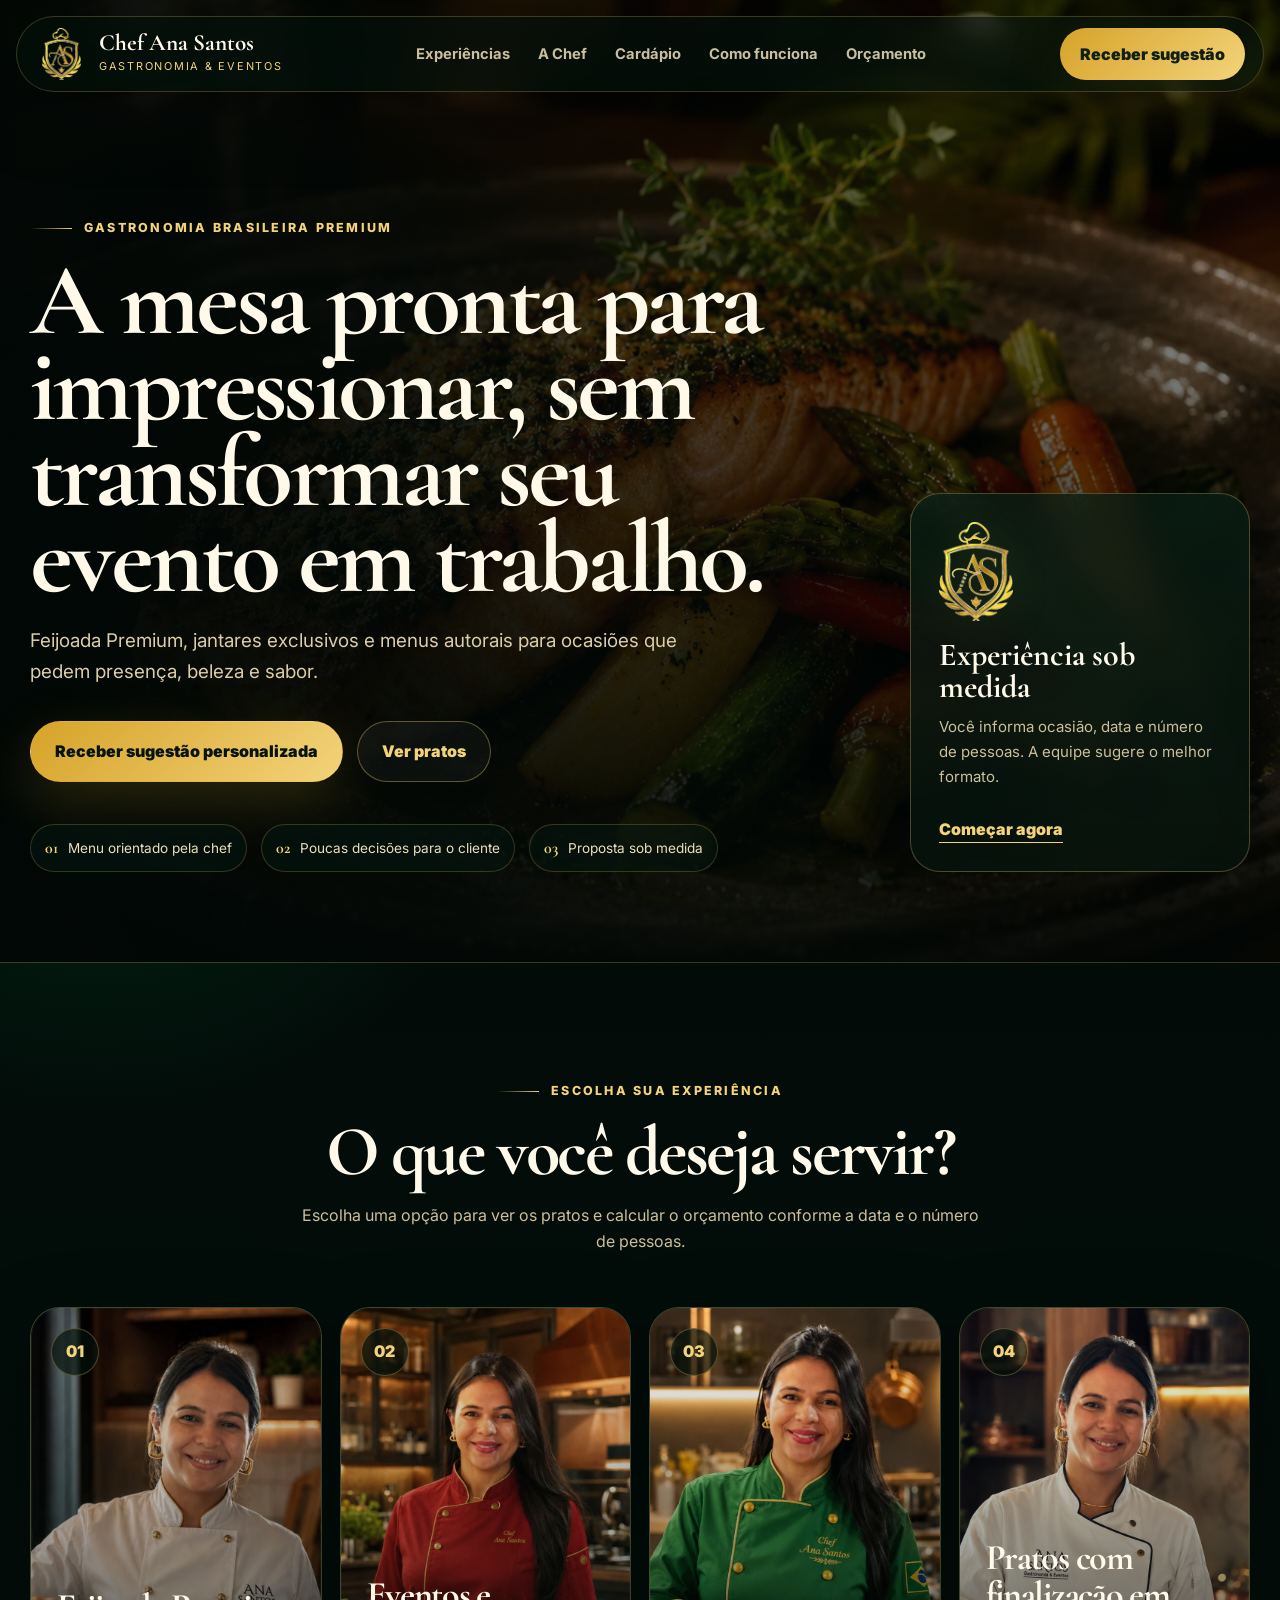
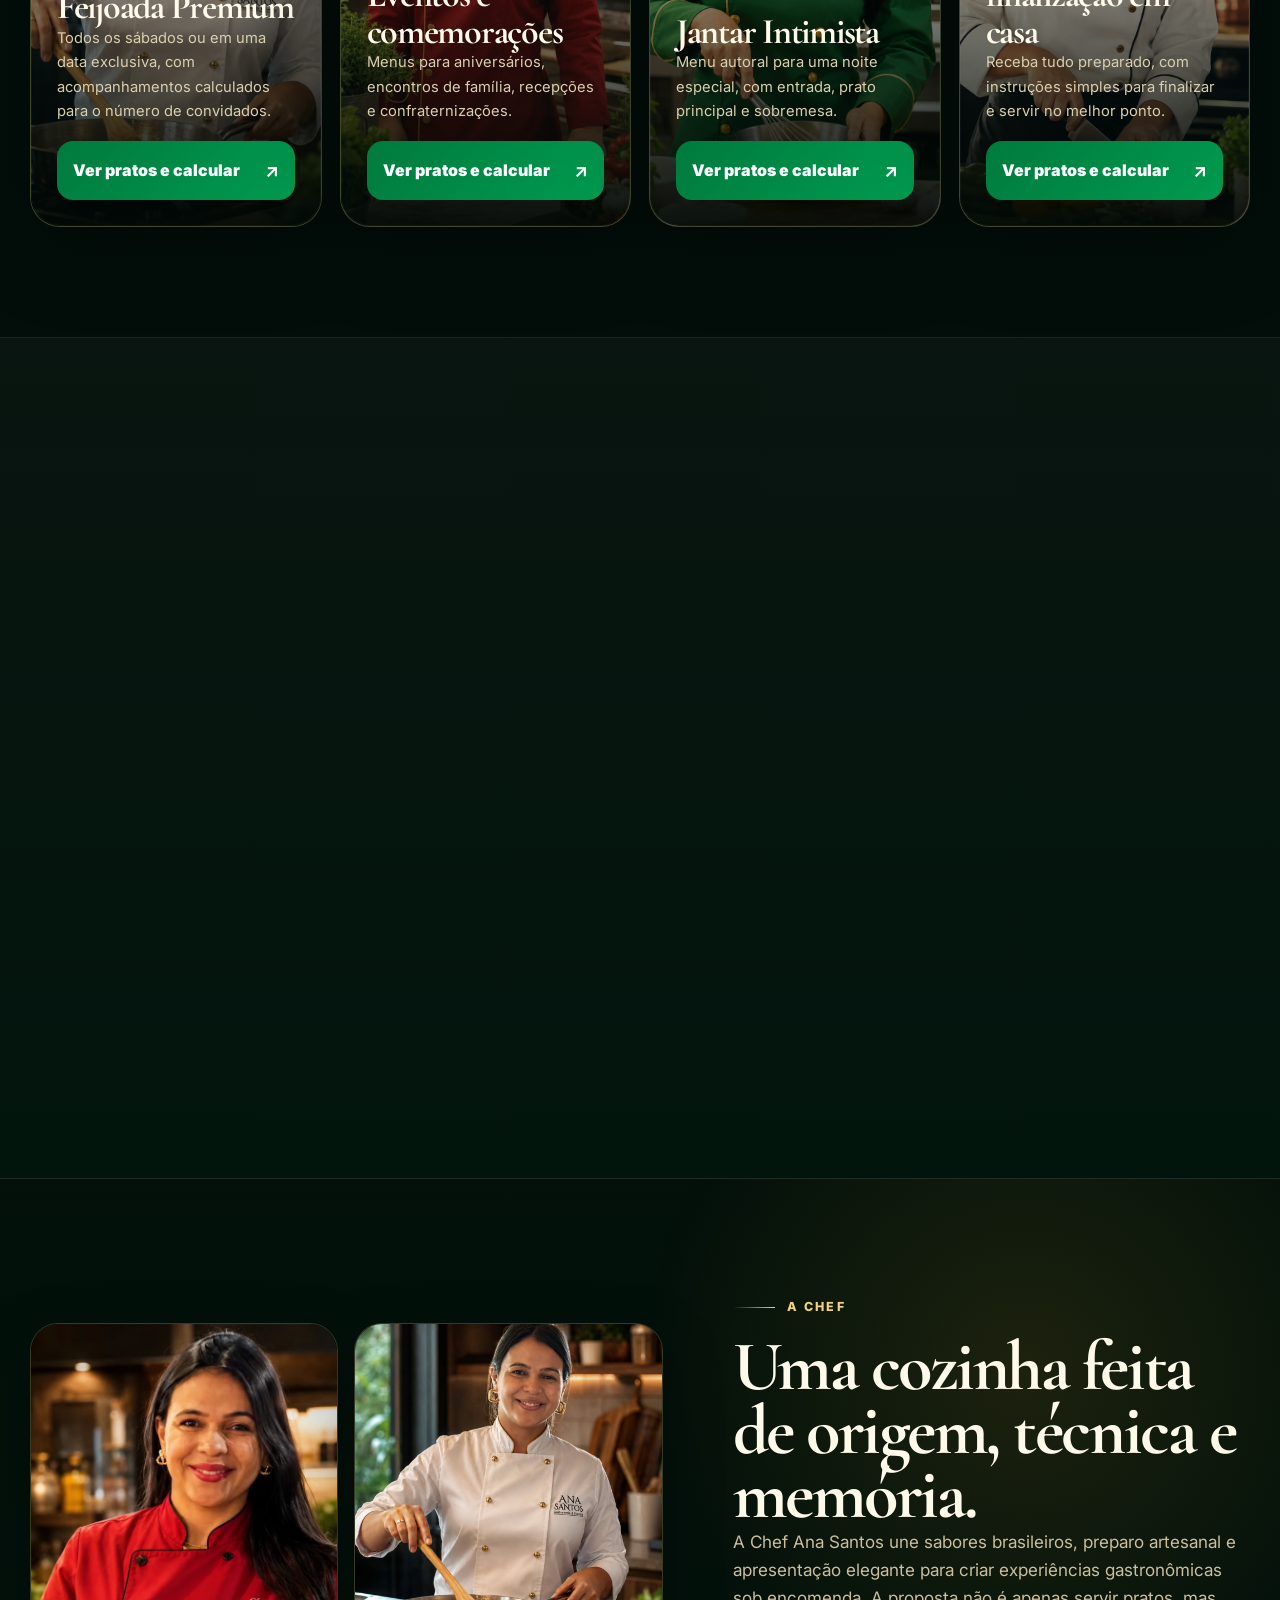
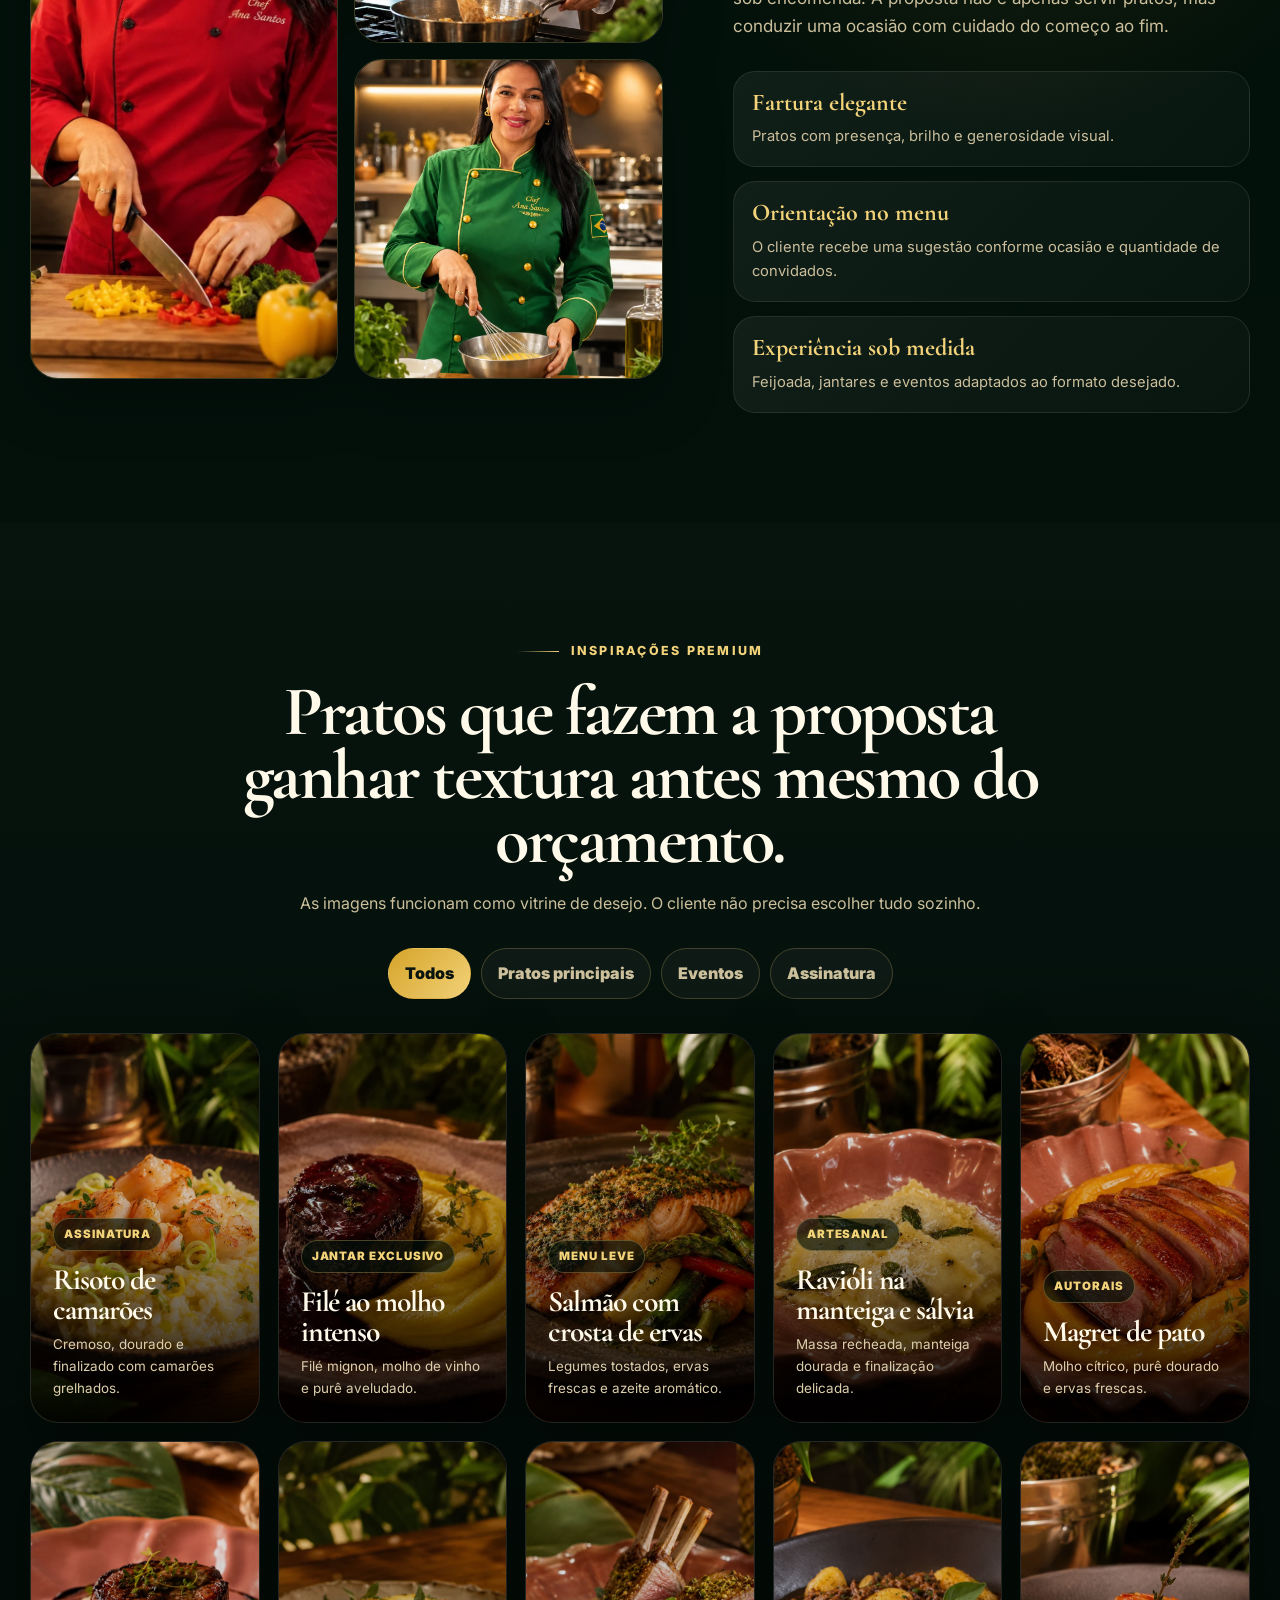
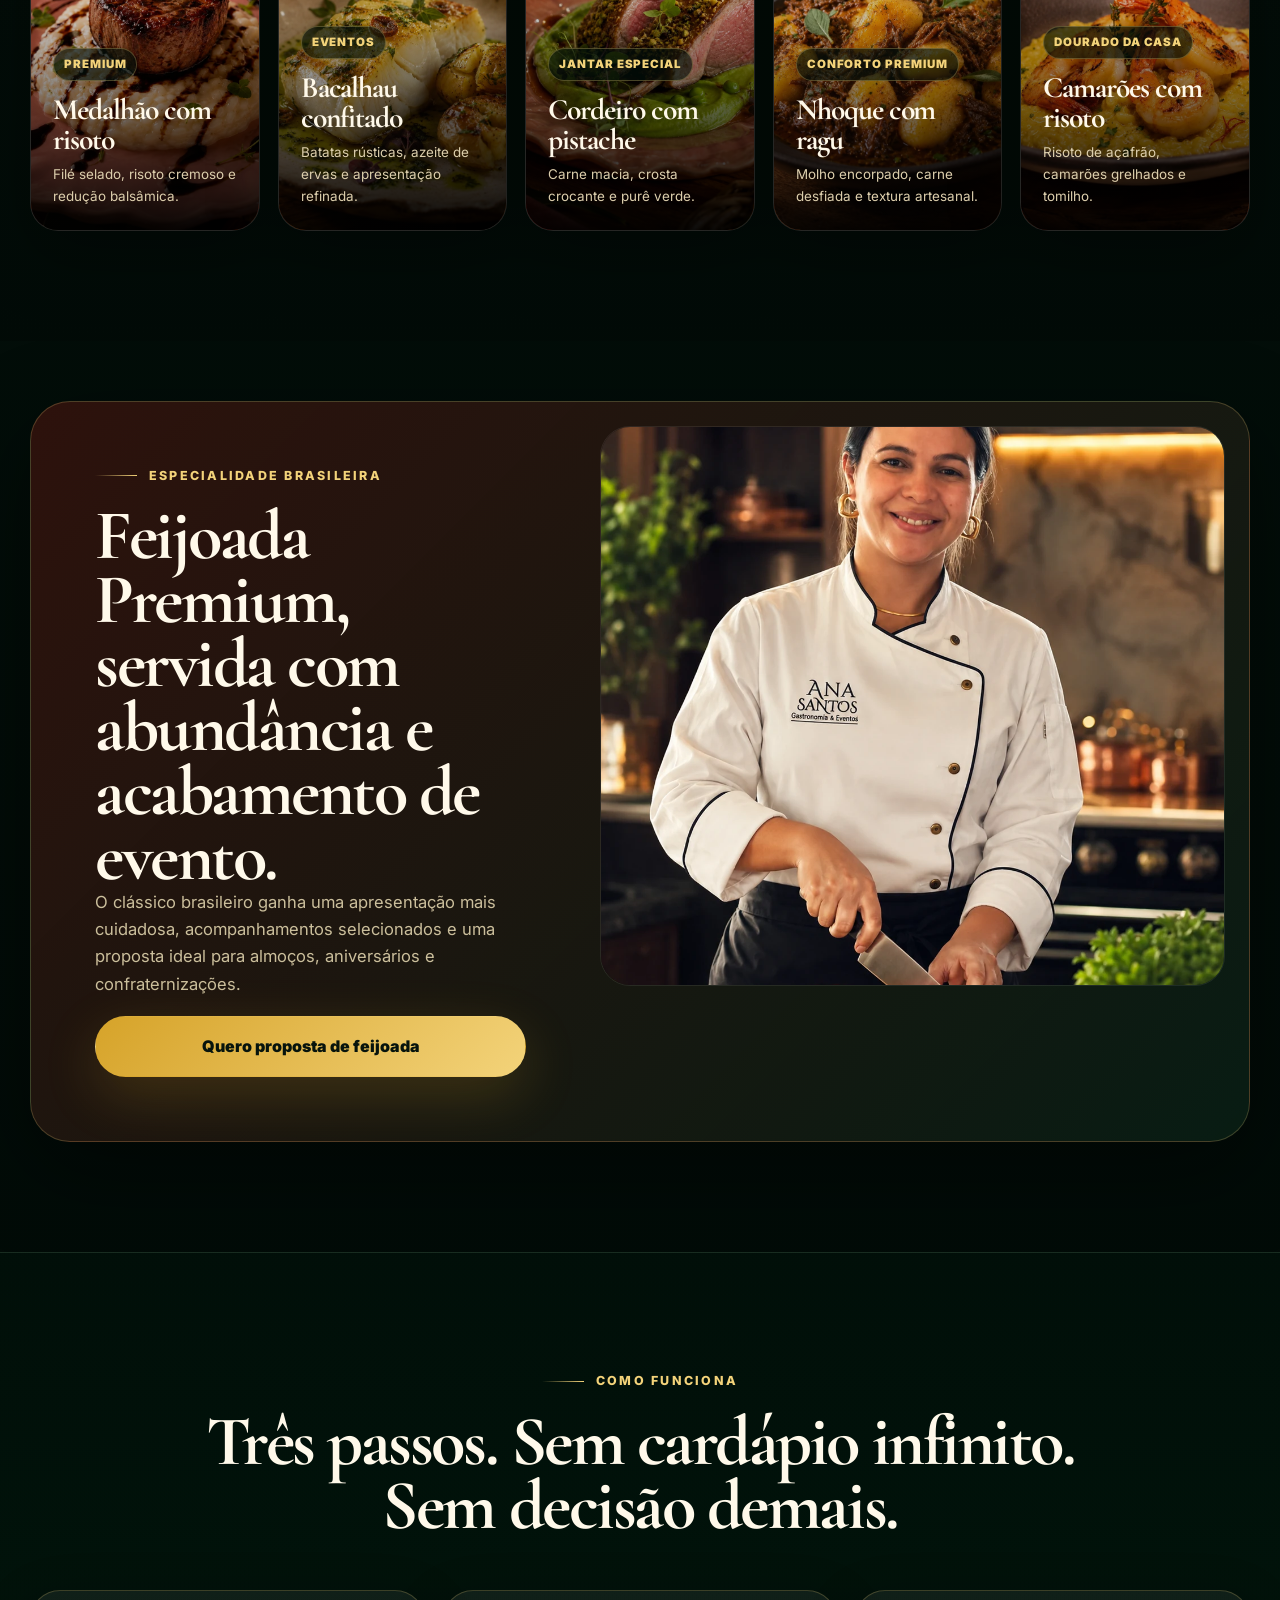
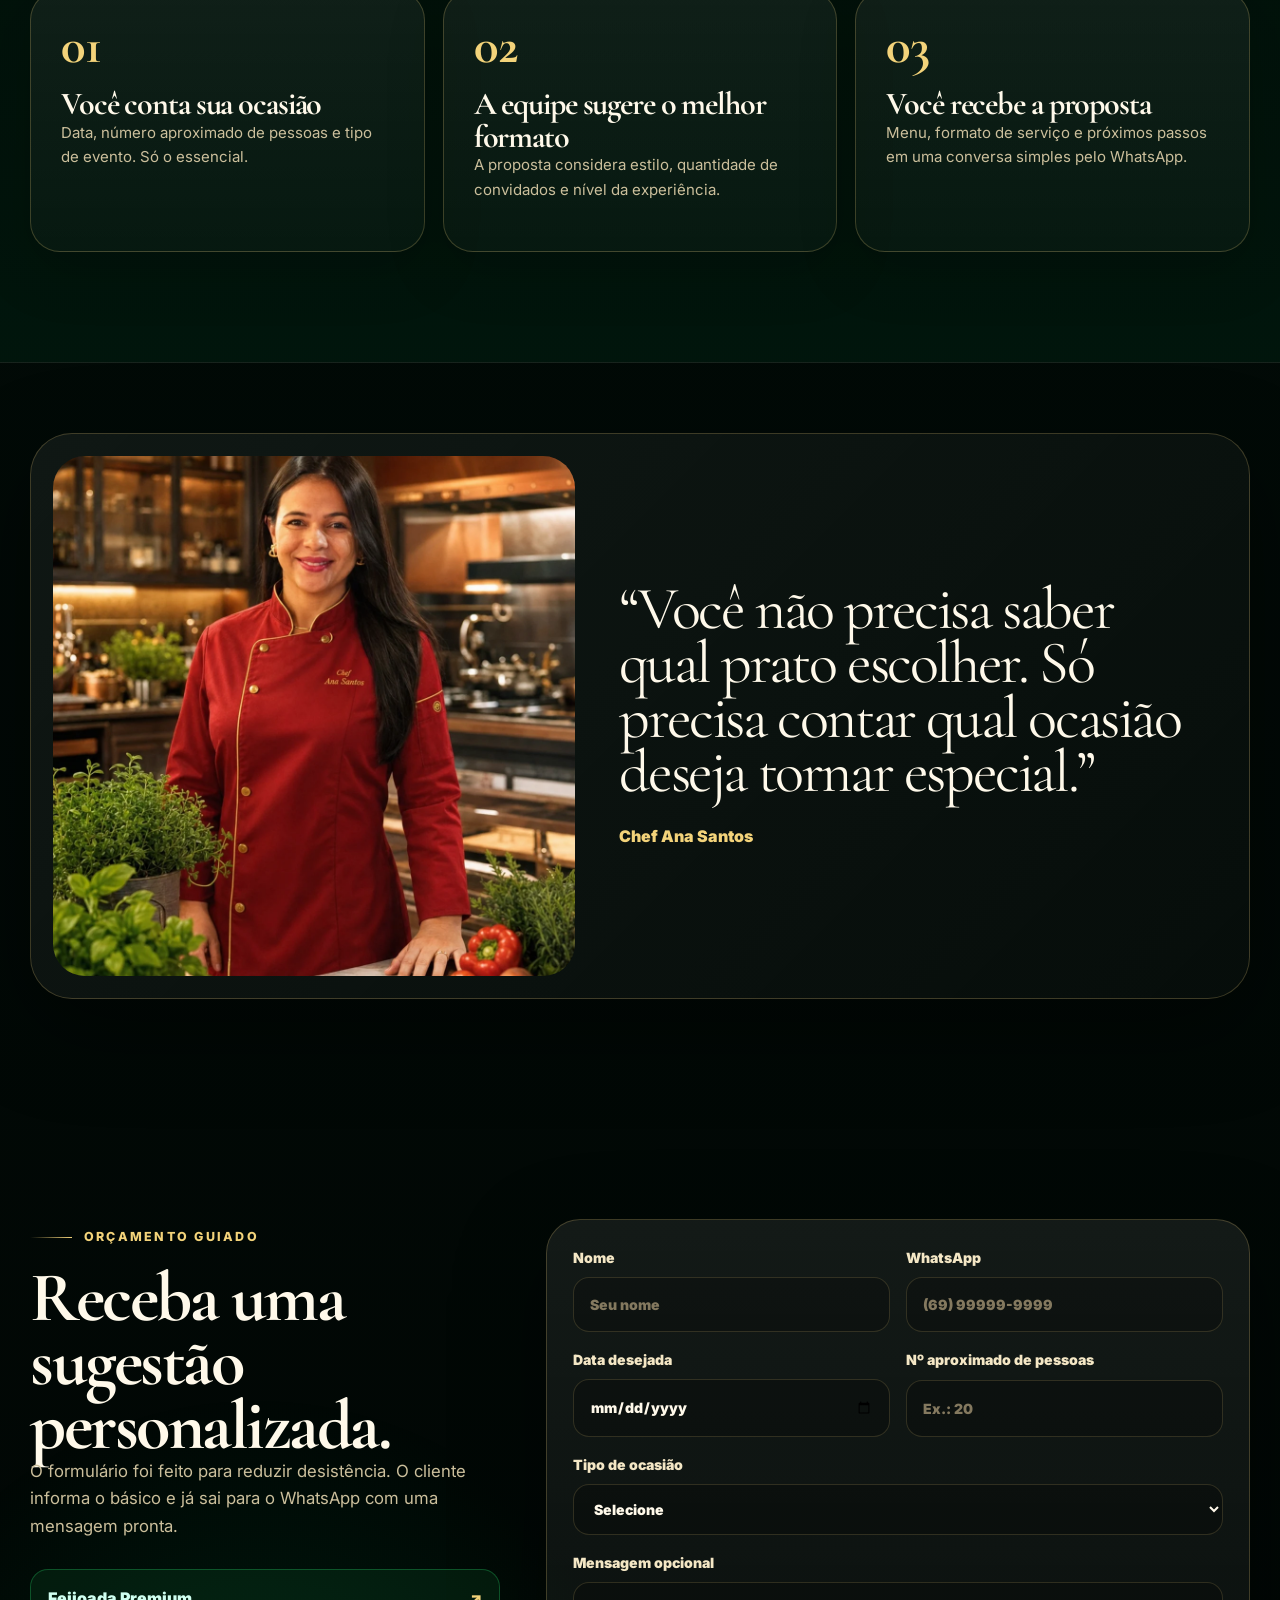
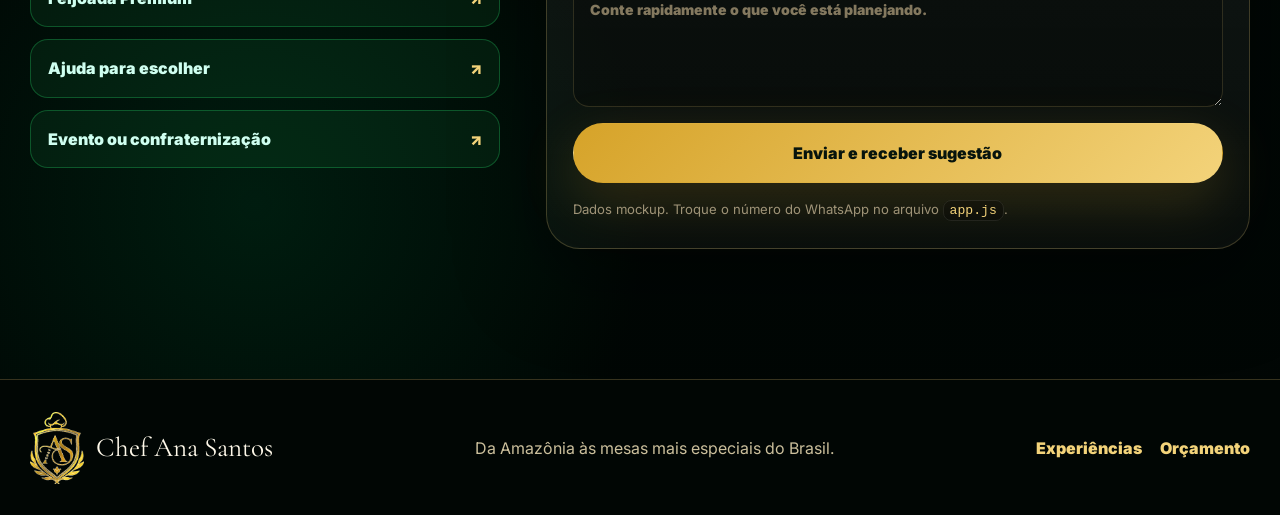
==== commit 429a64d8: "Make experience cards immediately visible" ====
--- a/index.html
+++ b/index.html
@@ -77,14 +77,14 @@
 
     <section class="concierge" id="experiencias" aria-labelledby="concierge-title">
       <div class="container">
-        <div class="section-heading reveal">
-          <p class="eyebrow">Escolha simples</p>
-          <h2 id="concierge-title">Escolha a experiência e veja o cardápio pensado para ela.</h2>
-          <p>Cada opção abre uma seleção de pratos com cálculo por quantidade de pessoas, data e formato do pedido.</p>
+        <div class="section-heading">
+          <p class="eyebrow">Escolha sua experiência</p>
+          <h2 id="concierge-title">O que você deseja servir?</h2>
+          <p>Escolha uma opção para ver os pratos e calcular o orçamento conforme a data e o número de pessoas.</p>
         </div>
 
         <div class="occasion-grid">
-          <a class="occasion-card reveal" href="./experiencia.html?tipo=feijoada" aria-label="Ver pratos e calcular orçamento da Feijoada Premium">
+          <a class="occasion-card" href="./experiencia.html?tipo=feijoada" aria-label="Ver pratos e calcular orçamento da Feijoada Premium">
             <span class="card-number">01</span>
             <div class="occasion-image"><img src="./chef-white-pan.webp" alt="Chef Ana Santos preparando uma receita" /></div>
             <div class="occasion-content">
@@ -94,7 +94,7 @@
             </div>
           </a>
 
-          <a class="occasion-card reveal delay-1" href="./experiencia.html?tipo=eventos" aria-label="Ver pratos e calcular orçamento para Eventos e comemorações">
+          <a class="occasion-card" href="./experiencia.html?tipo=eventos" aria-label="Ver pratos e calcular orçamento para Eventos e comemorações">
             <span class="card-number">02</span>
             <div class="occasion-image"><img src="./chef-red-counter.webp" alt="Chef Ana Santos em cozinha profissional" /></div>
             <div class="occasion-content">
@@ -104,7 +104,7 @@
             </div>
           </a>
 
-          <a class="occasion-card reveal delay-2" href="./experiencia.html?tipo=jantar" aria-label="Ver pratos e calcular orçamento do Jantar Intimista">
+          <a class="occasion-card" href="./experiencia.html?tipo=jantar" aria-label="Ver pratos e calcular orçamento do Jantar Intimista">
             <span class="card-number">03</span>
             <div class="occasion-image"><img src="./chef-green.webp" alt="Chef Ana Santos de doma verde em ação na cozinha" /></div>
             <div class="occasion-content">
@@ -114,7 +114,7 @@
             </div>
           </a>
 
-          <a class="occasion-card reveal delay-3" href="./experiencia.html?tipo=finalizacao" aria-label="Ver pratos e calcular orçamento para finalização em casa">
+          <a class="occasion-card" href="./experiencia.html?tipo=finalizacao" aria-label="Ver pratos e calcular orçamento para finalização em casa">
             <span class="card-number">04</span>
             <div class="occasion-image"><img src="./chef-white-knife.webp" alt="Chef Ana Santos cortando ingredientes" /></div>
             <div class="occasion-content">
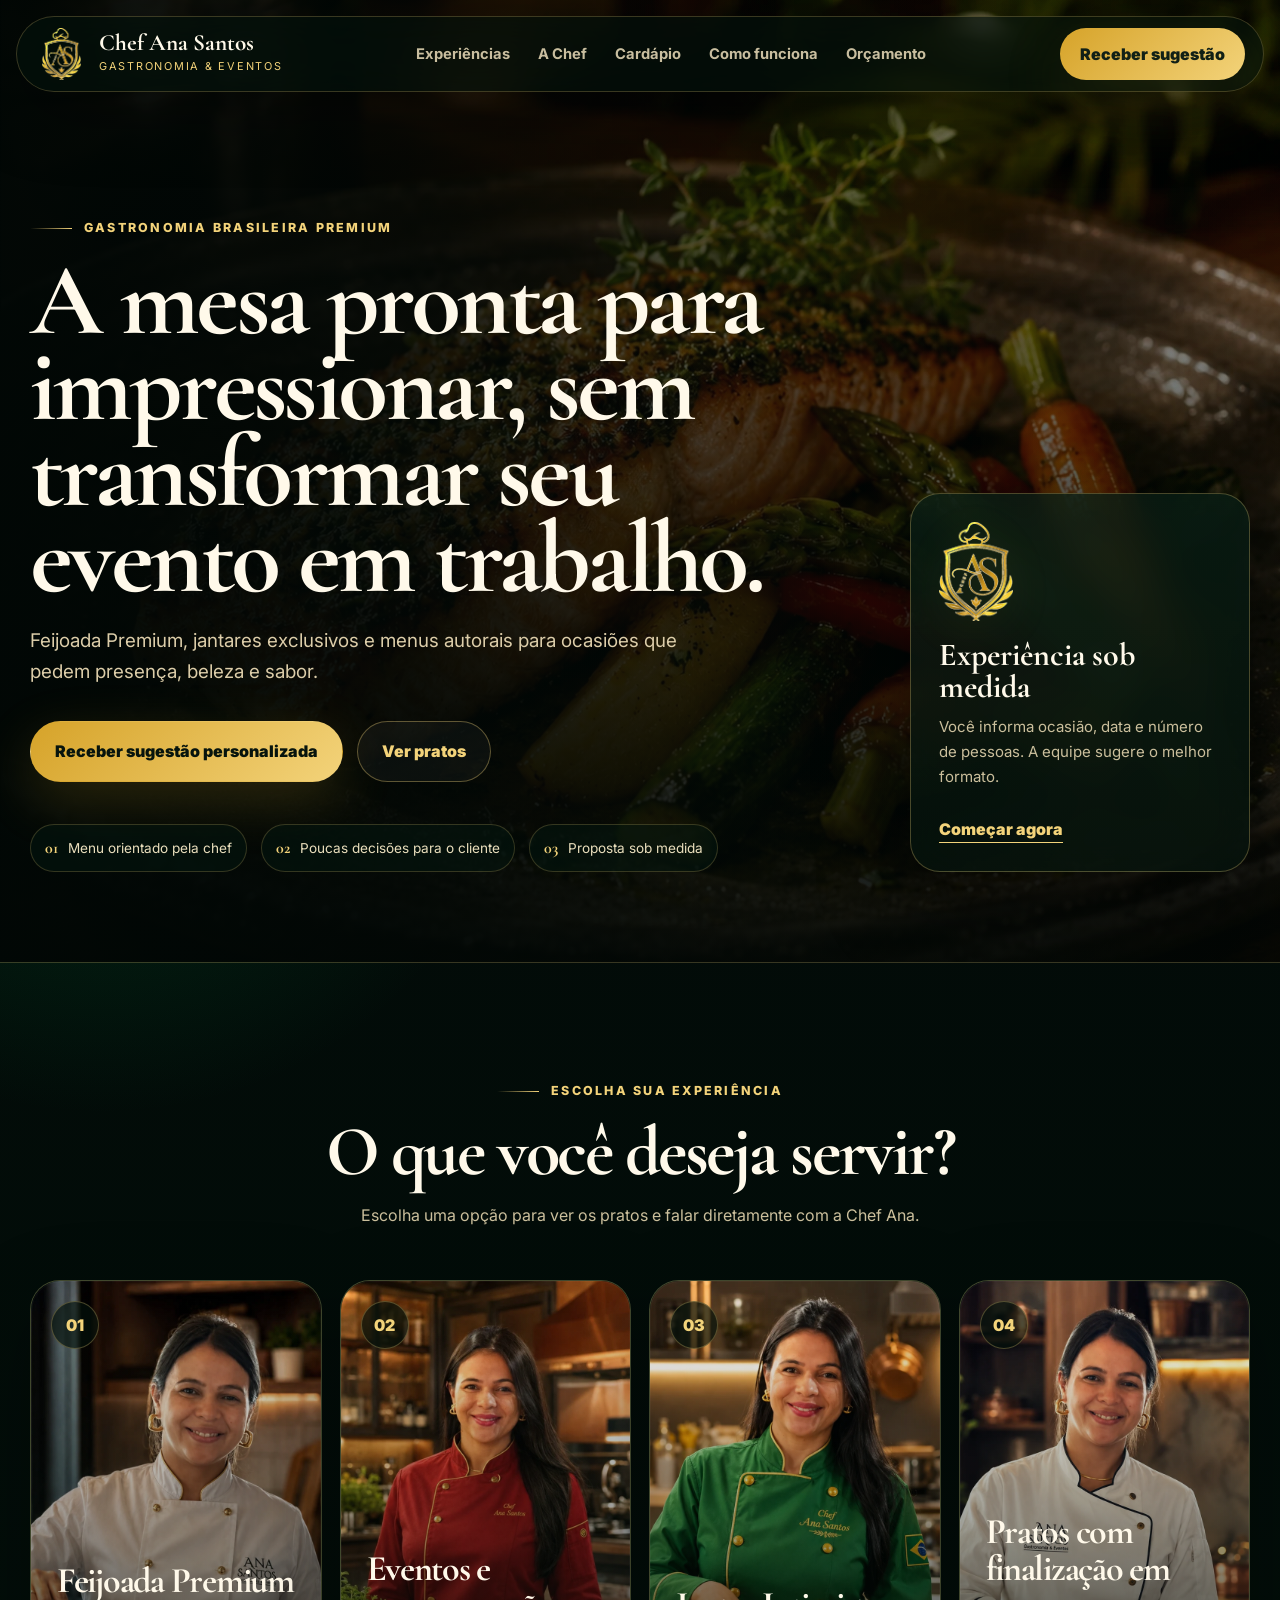
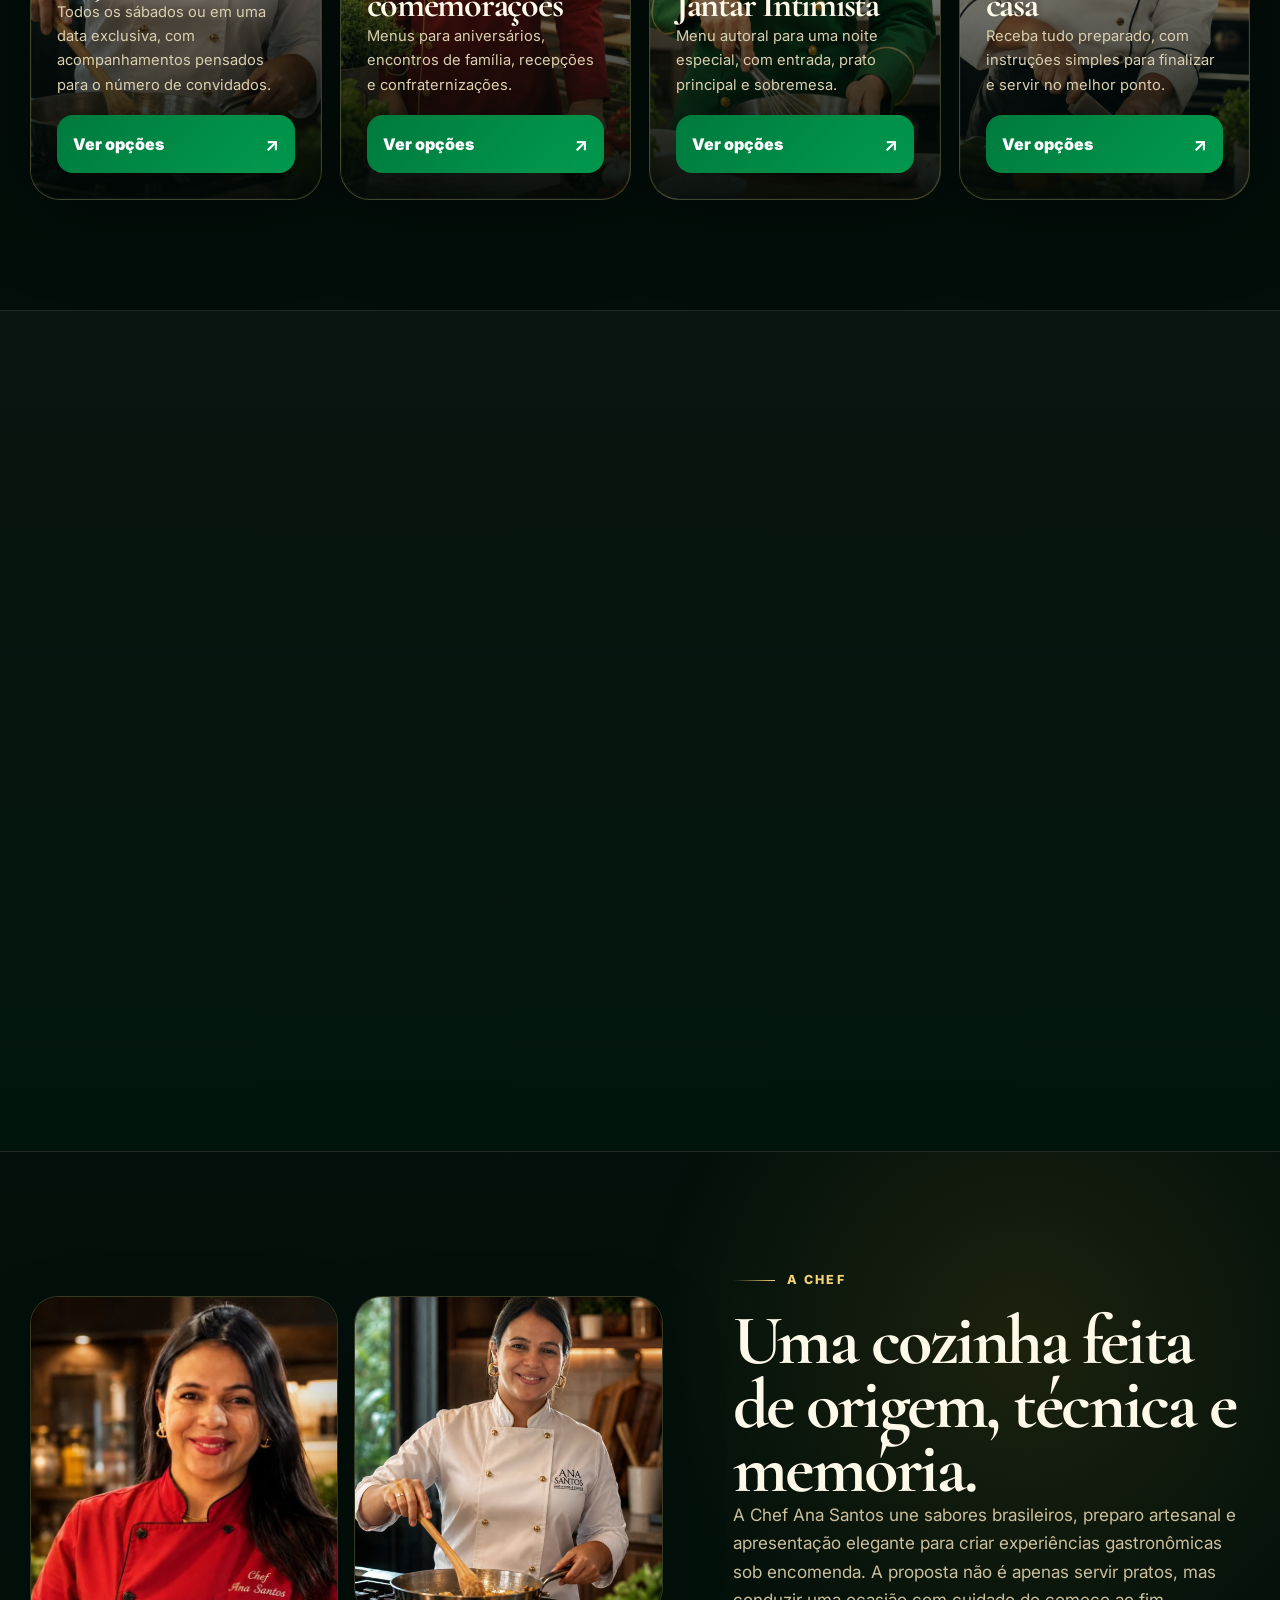
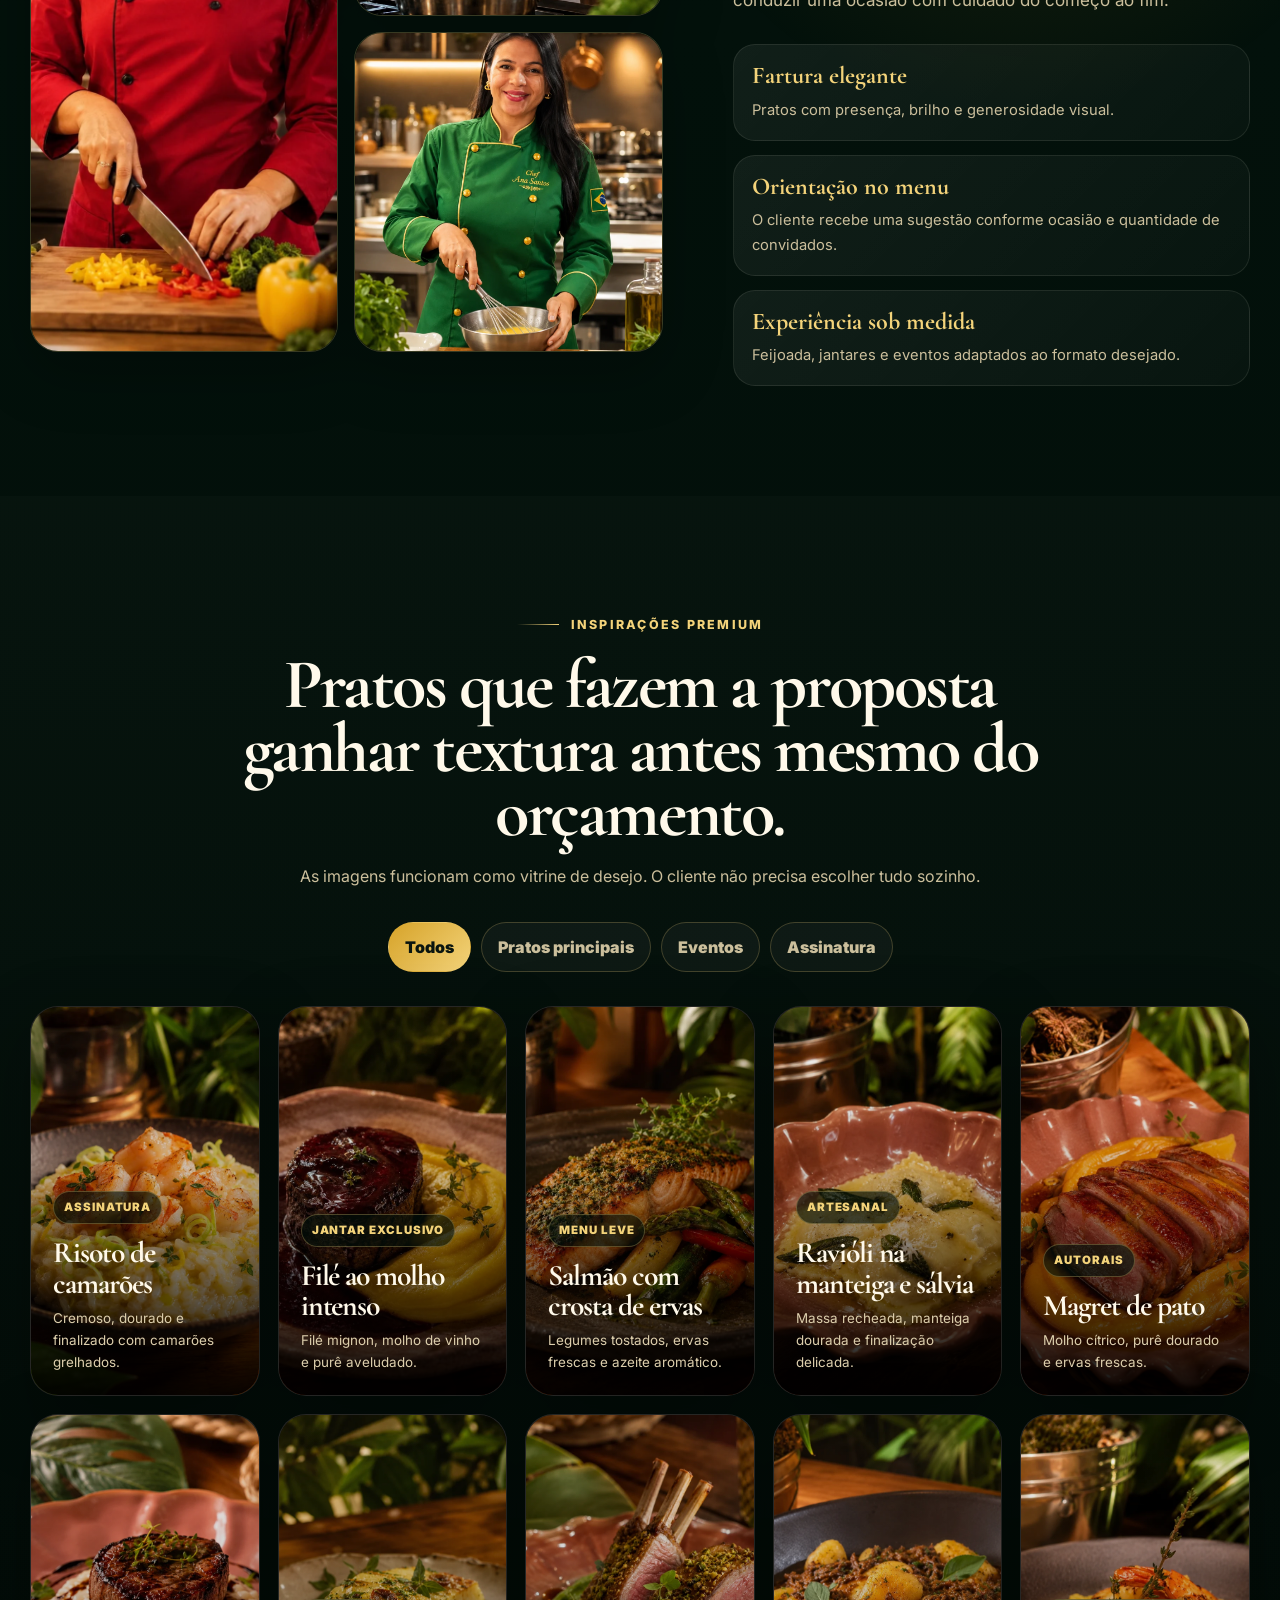
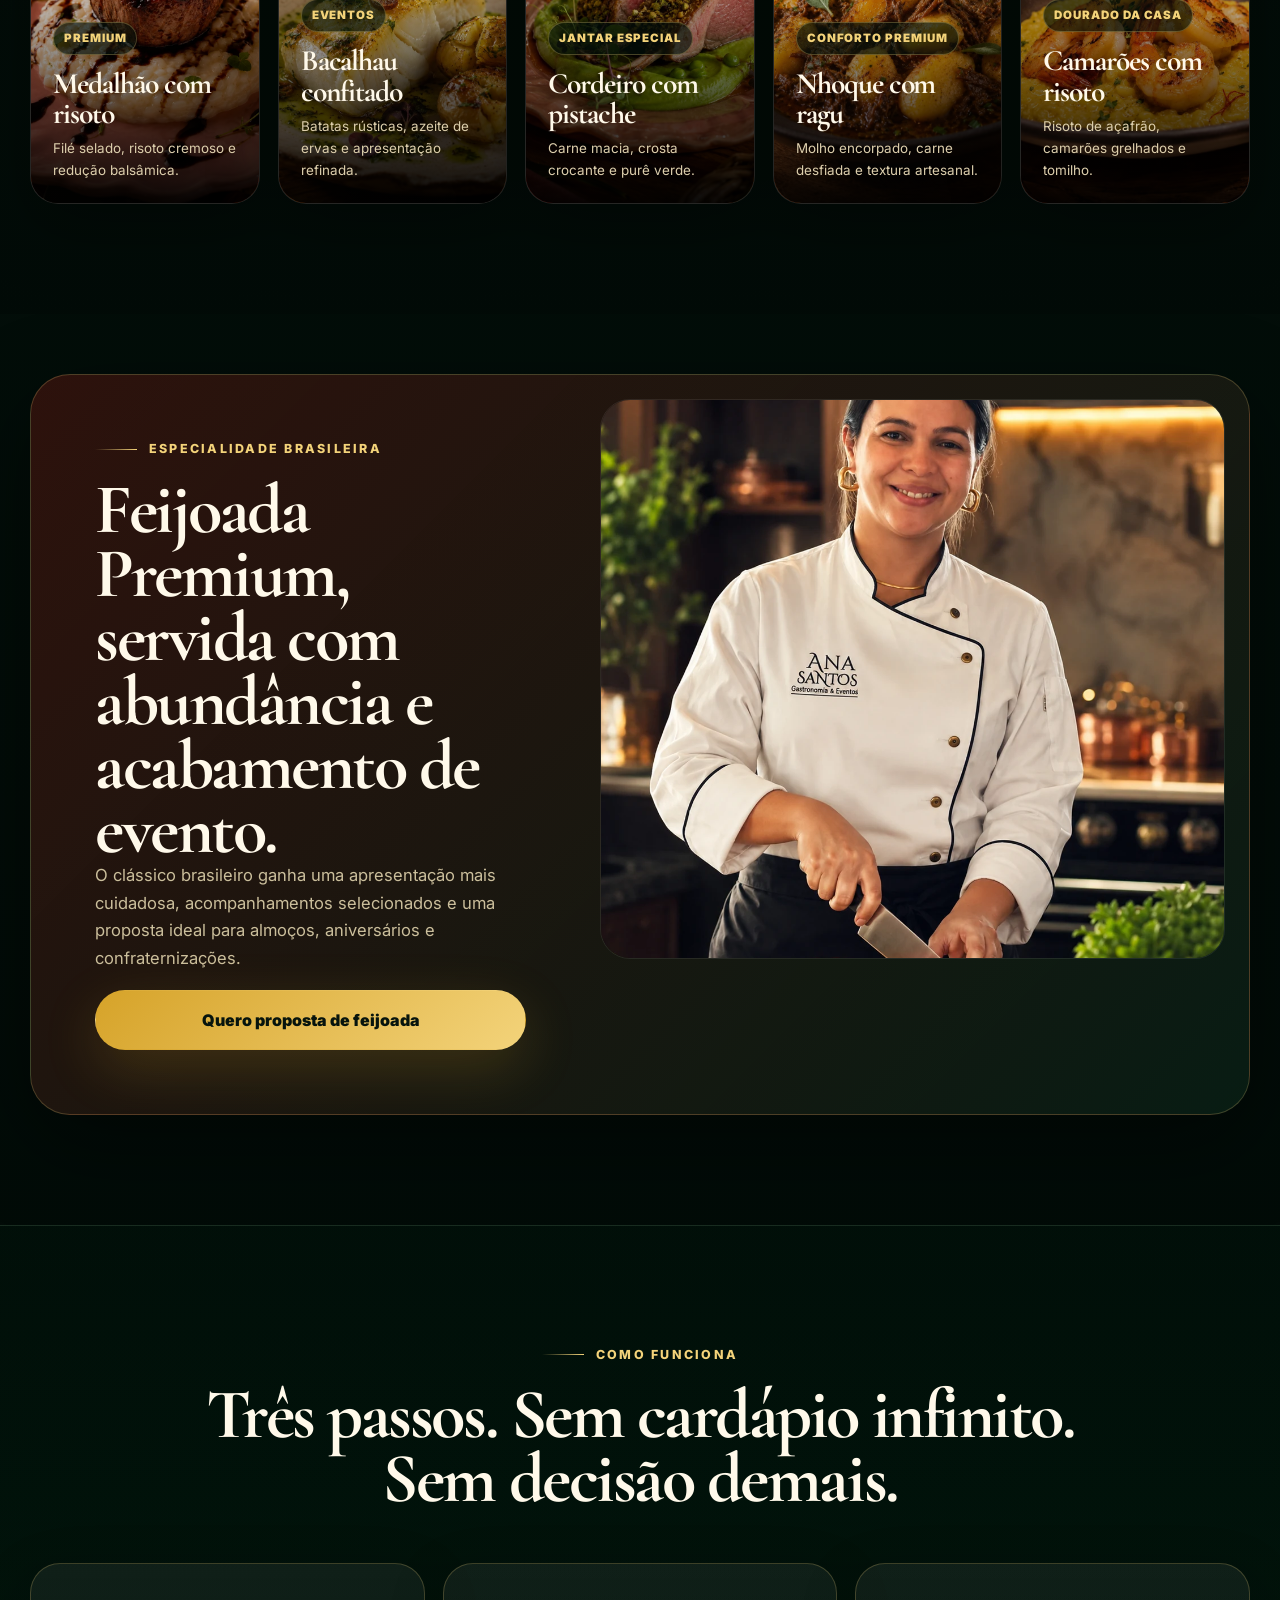
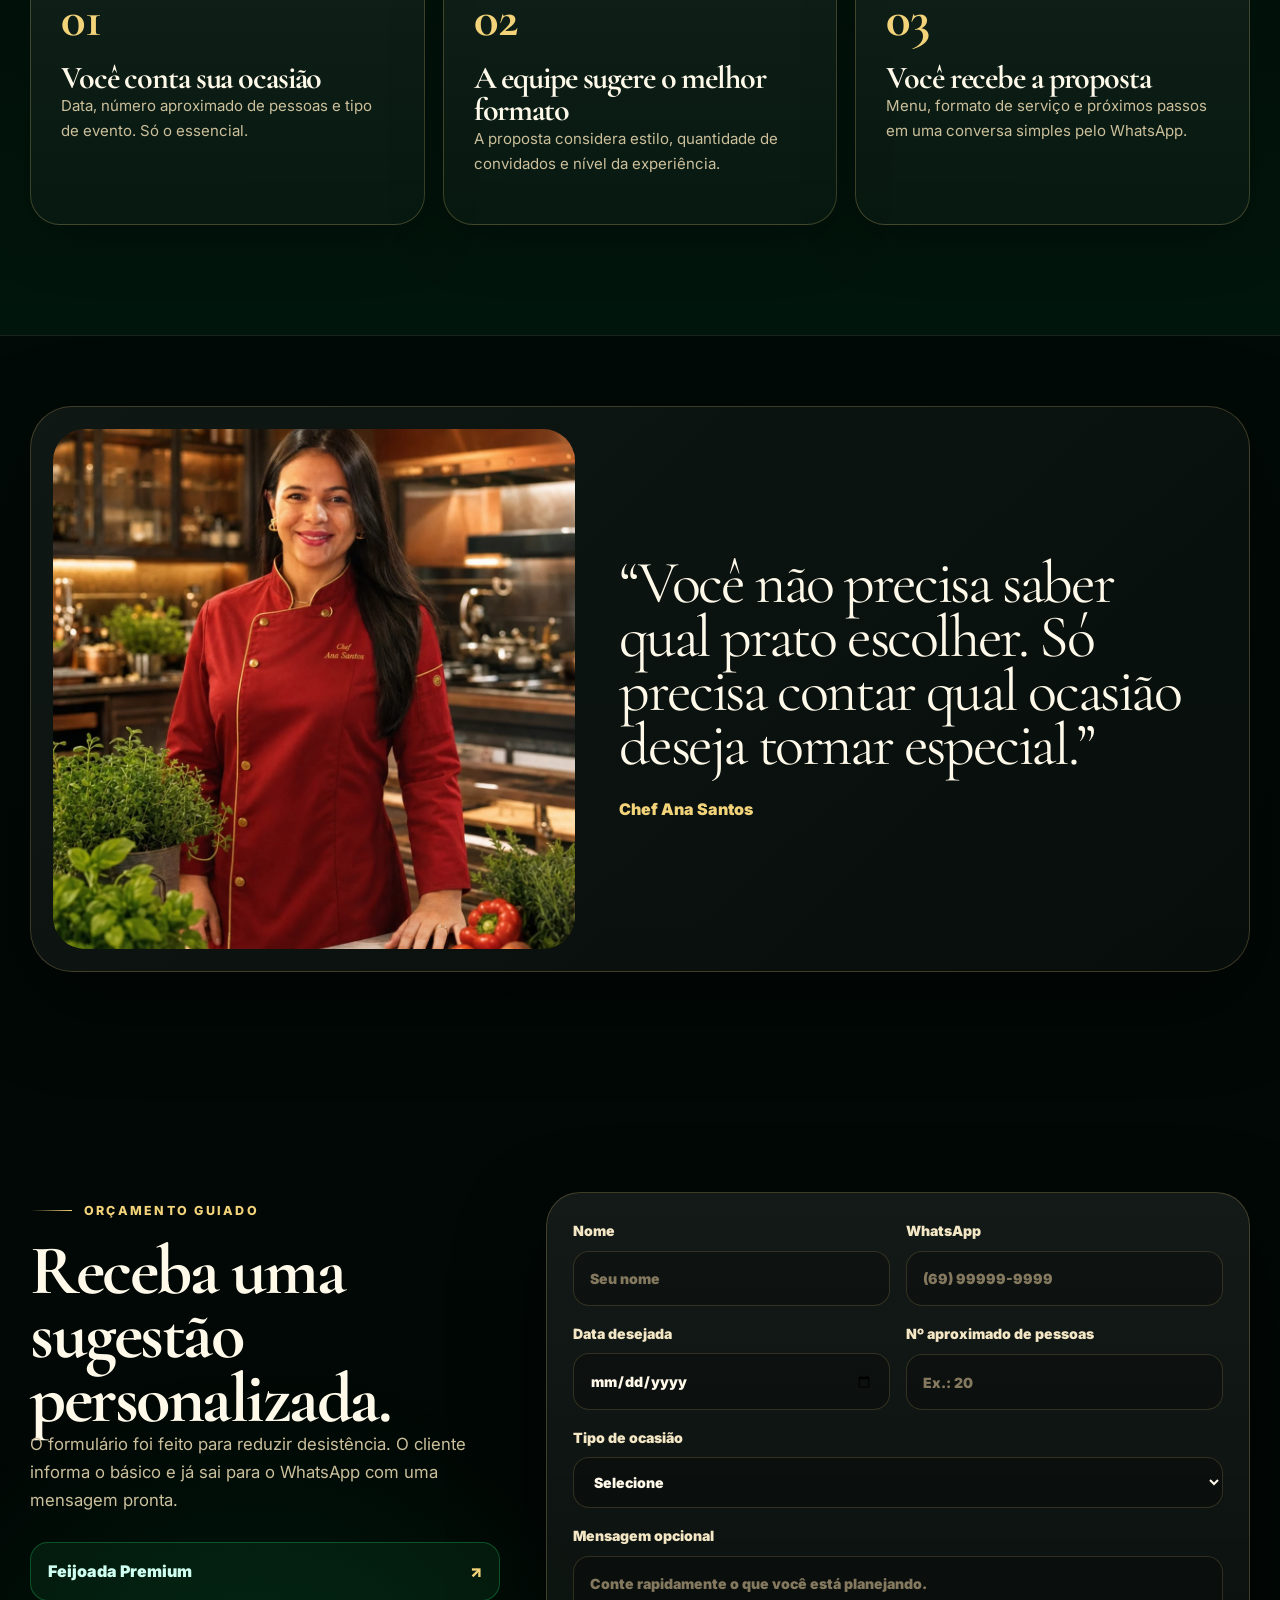
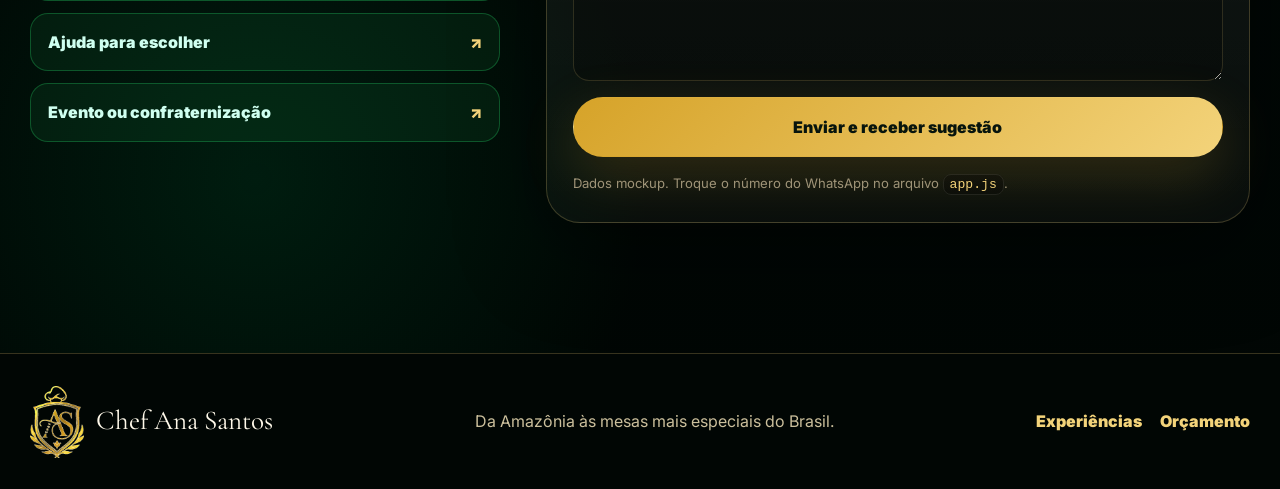
==== commit a2fe078f: "Replace card calculators with WhatsApp buttons" ====
--- a/index.html
+++ b/index.html
@@ -80,47 +80,47 @@
         <div class="section-heading">
           <p class="eyebrow">Escolha sua experiência</p>
           <h2 id="concierge-title">O que você deseja servir?</h2>
-          <p>Escolha uma opção para ver os pratos e calcular o orçamento conforme a data e o número de pessoas.</p>
+          <p>Escolha uma opção para ver os pratos e falar diretamente com a Chef Ana.</p>
         </div>
 
         <div class="occasion-grid">
-          <a class="occasion-card" href="./experiencia.html?tipo=feijoada" aria-label="Ver pratos e calcular orçamento da Feijoada Premium">
+          <a class="occasion-card" href="./experiencia.html?tipo=feijoada" aria-label="Ver opções de Feijoada Premium">
             <span class="card-number">01</span>
             <div class="occasion-image"><img src="./chef-white-pan.webp" alt="Chef Ana Santos preparando uma receita" /></div>
             <div class="occasion-content">
               <h3>Feijoada Premium</h3>
-              <p>Todos os sábados ou em uma data exclusiva, com acompanhamentos calculados para o número de convidados.</p>
-              <span class="occasion-action">Ver pratos e calcular <b aria-hidden="true">↗</b></span>
+              <p>Todos os sábados ou em uma data exclusiva, com acompanhamentos pensados para o número de convidados.</p>
+              <span class="occasion-action">Ver opções <b aria-hidden="true">↗</b></span>
             </div>
           </a>
 
-          <a class="occasion-card" href="./experiencia.html?tipo=eventos" aria-label="Ver pratos e calcular orçamento para Eventos e comemorações">
+          <a class="occasion-card" href="./experiencia.html?tipo=eventos" aria-label="Ver opções para Eventos e comemorações">
             <span class="card-number">02</span>
             <div class="occasion-image"><img src="./chef-red-counter.webp" alt="Chef Ana Santos em cozinha profissional" /></div>
             <div class="occasion-content">
               <h3>Eventos e comemorações</h3>
               <p>Menus para aniversários, encontros de família, recepções e confraternizações.</p>
-              <span class="occasion-action">Ver pratos e calcular <b aria-hidden="true">↗</b></span>
+              <span class="occasion-action">Ver opções <b aria-hidden="true">↗</b></span>
             </div>
           </a>
 
-          <a class="occasion-card" href="./experiencia.html?tipo=jantar" aria-label="Ver pratos e calcular orçamento do Jantar Intimista">
+          <a class="occasion-card" href="./experiencia.html?tipo=jantar" aria-label="Ver opções de Jantar Intimista">
             <span class="card-number">03</span>
             <div class="occasion-image"><img src="./chef-green.webp" alt="Chef Ana Santos de doma verde em ação na cozinha" /></div>
             <div class="occasion-content">
               <h3>Jantar Intimista</h3>
               <p>Menu autoral para uma noite especial, com entrada, prato principal e sobremesa.</p>
-              <span class="occasion-action">Ver pratos e calcular <b aria-hidden="true">↗</b></span>
+              <span class="occasion-action">Ver opções <b aria-hidden="true">↗</b></span>
             </div>
           </a>
 
-          <a class="occasion-card" href="./experiencia.html?tipo=finalizacao" aria-label="Ver pratos e calcular orçamento para finalização em casa">
+          <a class="occasion-card" href="./experiencia.html?tipo=finalizacao" aria-label="Ver opções de pratos com finalização em casa">
             <span class="card-number">04</span>
             <div class="occasion-image"><img src="./chef-white-knife.webp" alt="Chef Ana Santos cortando ingredientes" /></div>
             <div class="occasion-content">
               <h3>Pratos com finalização em casa</h3>
               <p>Receba tudo preparado, com instruções simples para finalizar e servir no melhor ponto.</p>
-              <span class="occasion-action">Ver pratos e calcular <b aria-hidden="true">↗</b></span>
+              <span class="occasion-action">Ver opções <b aria-hidden="true">↗</b></span>
             </div>
           </a>
         </div>
--- a/styles.css
+++ b/styles.css
@@ -110,13 +110,15 @@
 
 .reveal{opacity:0;transform:translateY(28px);transition:opacity .8s ease, transform .8s ease}.reveal.visible{opacity:1;transform:none}.delay-1{transition-delay:.1s}.delay-2{transition-delay:.2s}.delay-3{transition-delay:.3s}
 
-/* Páginas das experiências e calculadora de orçamento */
+/* Páginas das experiências */
 .experience-body{background:radial-gradient(circle at 15% 38%,rgba(0,155,79,.12),transparent 34vw),var(--bg)}
 .experience-header{position:absolute}.back-link{display:inline-flex;align-items:center;min-height:44px;padding:0 18px;border:1px solid var(--line);border-radius:999px;color:var(--gold-2);font-weight:900;background:rgba(255,255,255,.04)}.back-link:hover{background:rgba(243,211,122,.09)}
 .experience-hero{position:relative;min-height:700px;display:flex;align-items:flex-end;padding:170px 0 90px;overflow:hidden;border-bottom:1px solid var(--line)}.experience-hero-media{position:absolute;inset:0;z-index:-2}.experience-hero-media img{width:100%;height:100%;object-fit:cover;object-position:center 28%}.experience-hero-overlay{position:absolute;inset:0;z-index:-1;background:linear-gradient(90deg,rgba(1,7,5,.96) 0%,rgba(1,7,5,.78) 45%,rgba(1,7,5,.2) 100%),linear-gradient(180deg,rgba(1,7,5,.12),rgba(1,7,5,.92))}.experience-hero-content h1{max-width:880px}.experience-hero-content>p:not(.eyebrow){max-width:720px;margin:25px 0 30px;color:#e1d3b1;font-size:1.14rem}.experience-hero-content .btn{width:max-content}
+.experience-body[data-experience="feijoada"] .experience-hero-media img{object-position:center center}.experience-body[data-experience="feijoada"] .experience-hero-overlay{background:linear-gradient(90deg,rgba(1,7,5,.84) 0%,rgba(1,7,5,.48) 34%,rgba(1,7,5,.08) 68%,transparent 100%),linear-gradient(180deg,transparent 56%,rgba(1,7,5,.5) 100%)}
+.experience-choices{padding:110px 0;background:radial-gradient(circle at 50% 0%,rgba(0,155,79,.14),transparent 38vw),linear-gradient(180deg,#04140d,#061b12);border-bottom:1px solid var(--line-soft)}.choices-heading{margin-bottom:48px}.choice-cards{max-width:1060px;margin-inline:auto;gap:24px;align-items:stretch}.choice-cards .menu-option{display:flex;flex-direction:column;border-radius:30px;box-shadow:0 24px 70px rgba(0,0,0,.26);cursor:default}.choice-cards .menu-option>img{width:100%;height:320px;object-fit:cover}.choice-cards .menu-option-copy{flex:1;padding:24px}.choice-cards .menu-option-copy>strong{font-size:2.15rem}.choice-cards .menu-option-copy>span{min-height:52px;font-size:.92rem}.menu-whatsapp-button{display:flex;align-items:center;justify-content:space-between;gap:12px;margin-top:7px;padding:14px 16px;border-radius:14px;color:white;background:linear-gradient(135deg,var(--green),var(--green-vivid));font-weight:900}.menu-whatsapp-button:hover{color:white;filter:brightness(1.08);transform:translateY(-1px)}.menu-whatsapp-button i{font-style:normal}.choice-note{max-width:720px;margin:28px auto 0;color:var(--muted-2);font-size:.78rem;text-align:center}
 .experience-builder{padding:110px 0}.builder-heading{margin-bottom:58px}.builder-grid{display:grid;grid-template-columns:minmax(0,1.35fr) minmax(320px,.65fr);gap:28px;align-items:start}.builder-left{display:grid;gap:22px}.builder-panel{padding:30px;border:1px solid var(--line);border-radius:32px;background:linear-gradient(180deg,rgba(255,255,255,.065),rgba(255,255,255,.025));box-shadow:0 24px 70px rgba(0,0,0,.22)}.panel-heading{display:grid;grid-template-columns:54px 1fr;gap:16px;align-items:start;margin-bottom:25px}.panel-heading>span{display:grid;place-items:center;width:48px;height:48px;border:1px solid var(--line);border-radius:50%;color:var(--gold-2);font-family:var(--serif);font-size:1.2rem}.panel-heading h3{font-size:2.05rem}.panel-heading p{margin:6px 0 0;font-size:.9rem}
 .field-grid{display:grid;grid-template-columns:1fr 1fr;gap:15px}.field-grid label,.lead-fields label{display:grid;gap:8px;color:#f4e7c5;font-size:.86rem;font-weight:900}.field-grid input,.lead-fields input,.lead-fields textarea{width:100%;border:1px solid rgba(243,211,122,.18);border-radius:15px;padding:14px 15px;outline:none;color:var(--ink);background:rgba(0,0,0,.22)}.field-grid input:focus,.lead-fields input:focus,.lead-fields textarea:focus{border-color:var(--gold-2);box-shadow:0 0 0 4px rgba(214,163,41,.12)}
-.feijoada-mode{display:grid;gap:12px;margin:22px 0 0;padding:0;border:0}.feijoada-mode[hidden]{display:none}.feijoada-mode legend{margin-bottom:10px;color:var(--gold-2);font-weight:900}.mode-option{display:flex;gap:13px;align-items:flex-start;padding:16px;border:1px solid var(--line-soft);border-radius:17px;background:rgba(255,255,255,.025);cursor:pointer}.mode-option:has(input:checked){border-color:var(--gold);background:rgba(214,163,41,.08)}.mode-option input{margin-top:5px;accent-color:var(--gold)}.mode-option span{display:grid;gap:4px}.mode-option strong{color:var(--ink)}.mode-option small{color:var(--muted);line-height:1.5}.date-feedback{min-height:24px;margin:1px 0 0;color:var(--gold-2);font-size:.83rem}
+.date-feedback{min-height:24px;margin:14px 0 0;color:#7be4a5;font-size:.83rem}.date-feedback.error{color:#ff9b83}
 .menu-options{display:grid;grid-template-columns:1fr 1fr;gap:14px}.menu-option{position:relative;overflow:hidden;border:1px solid var(--line-soft);border-radius:22px;background:rgba(0,0,0,.18);cursor:pointer}.menu-option.selected{border-color:var(--gold);box-shadow:0 0 0 3px rgba(214,163,41,.1)}.menu-option>input{position:absolute;top:14px;right:14px;z-index:2;width:20px;height:20px;accent-color:var(--gold)}.menu-option>img{width:100%;height:190px;object-fit:cover}.menu-option-copy{display:grid;gap:8px;padding:18px}.menu-option-copy small{color:var(--gold-2);font-size:.7rem;text-transform:uppercase;letter-spacing:.12em;font-weight:900}.menu-option-copy>strong{color:var(--ink);font-family:var(--serif);font-size:1.65rem;line-height:1}.menu-option-copy>span{min-height:48px;color:var(--muted);font-size:.84rem;line-height:1.5}.menu-option-copy>b{color:#7be4a5;font-size:.84rem}
 .calculated-dishes{display:grid;gap:10px}.calculated-dish{display:grid;grid-template-columns:38px 1fr auto;gap:13px;align-items:center;padding:14px 16px;border:1px solid var(--line-soft);border-radius:17px;background:rgba(255,255,255,.025)}.calculated-dish>span{display:grid;place-items:center;width:32px;height:32px;border-radius:50%;color:#052014;background:#77d89e;font-weight:900}.calculated-dish div{display:grid;gap:2px}.calculated-dish strong{color:var(--ink)}.calculated-dish small{color:var(--muted-2)}.calculated-dish>b{color:var(--gold-2);white-space:nowrap}
 .budget-summary{position:sticky;top:26px;padding:30px;border:1px solid rgba(243,211,122,.28);border-radius:34px;background:linear-gradient(160deg,rgba(16,41,30,.98),rgba(4,17,12,.98));box-shadow:var(--shadow)}.budget-summary h2{font-size:3.2rem;margin-bottom:25px}.summary-lines{display:grid;gap:0;border-block:1px solid var(--line-soft)}.summary-lines>div{display:flex;justify-content:space-between;gap:18px;padding:13px 0;border-bottom:1px solid var(--line-soft);font-size:.85rem}.summary-lines>div:last-child{border-bottom:0}.summary-lines span{color:var(--muted)}.summary-lines strong{max-width:58%;color:var(--ink);text-align:right}.estimate-total{display:grid;gap:6px;margin:22px 0;padding:20px;border-radius:20px;background:linear-gradient(135deg,rgba(214,163,41,.16),rgba(0,155,79,.12))}.estimate-total>span{color:var(--gold-2);font-size:.76rem;text-transform:uppercase;letter-spacing:.1em;font-weight:900}.estimate-total>strong{color:var(--ink);font-family:var(--serif);font-size:3rem;line-height:1}.estimate-total>small{color:var(--muted);line-height:1.45}.lead-fields{display:grid;gap:13px}.lead-fields .btn{width:100%;margin-top:3px}.mock-note{margin:15px 0 0;color:var(--muted-2);font-size:.75rem;text-align:center}
@@ -126,5 +128,9 @@
   .main-nav,.nav-cta{display:none}.menu-toggle{display:block}.site-header{height:72px}.main-nav.open{display:flex;position:absolute;top:82px;left:0;right:0;flex-direction:column;align-items:flex-start;padding:20px;background:rgba(3,17,11,.96);border:1px solid var(--line);border-radius:26px;box-shadow:var(--shadow)}.hero-grid,.signature-grid,.story-grid,.feijoada-card,.quote-card,.budget-grid{grid-template-columns:1fr}.hero-panel{max-width:420px}.occasion-grid{grid-template-columns:repeat(2,1fr)}.dish-grid{grid-template-columns:repeat(3,1fr)}.signature-stack{min-height:560px}.budget-copy{position:static}.story-gallery{grid-template-rows:300px 300px}.quote-card blockquote{padding:10px 10px 20px}.builder-grid{grid-template-columns:1fr}.budget-summary{position:static}.other-links{grid-template-columns:1fr 1fr}
 }
 @media (max-width:760px){
-  .container{width:min(100% - 28px,1220px)}.site-header{top:10px;width:min(100% - 20px,1280px);padding:0 14px}.brand img{width:46px;height:46px}.brand strong{font-size:1.25rem}.brand small{display:none}.hero{padding:132px 0 72px;min-height:auto}.hero-overlay{background:linear-gradient(180deg,rgba(1,7,5,.84),rgba(1,7,5,.90)),linear-gradient(90deg,rgba(1,7,5,.96),rgba(1,7,5,.58))}.hero-media img{opacity:.5;object-position:62% center}h1{font-size:3.75rem}h2{font-size:3rem}.hero-actions{flex-direction:column}.btn{width:100%;padding:15px 18px}.micro-proof{display:grid}.hero-panel{display:none}.concierge,.signature-section,.chef-story,.menu-section,.feijoada-section,.steps-section,.quote-section,.budget-section{padding:72px 0}.occasion-grid,.dish-grid,.steps-grid,.budget-form{grid-template-columns:1fr}.occasion-card{min-height:470px}.signature-stack{min-height:auto}.stack-main,.stack-small{position:static;width:100%;height:auto}.stack-small{margin-top:16px;border-width:0}.stack-note{position:static;margin-top:16px;max-width:none}.story-gallery{grid-template-columns:1fr;grid-template-rows:auto}.story-gallery img{height:auto}.feijoada-copy{padding:16px 8px 22px}.feijoada-photo img{height:380px}.dish-card{height:430px}.quote-card{padding:14px}.quote-card img{height:360px}.quote-card blockquote p{font-size:2.55rem}.footer-grid{flex-direction:column;text-align:center}.footer-links{justify-content:center}.back-link{padding:0 12px;font-size:.78rem}.experience-hero{min-height:620px;padding:140px 0 62px}.experience-hero-content h1{font-size:3.45rem}.experience-hero-content>p:not(.eyebrow){font-size:1rem}.experience-hero-content .btn{width:100%}.experience-builder{padding:72px 0}.builder-panel,.budget-summary{padding:20px;border-radius:24px}.panel-heading{grid-template-columns:42px 1fr}.panel-heading>span{width:38px;height:38px}.panel-heading h3{font-size:1.7rem}.field-grid,.menu-options{grid-template-columns:1fr}.menu-option>img{height:220px}.calculated-dish{grid-template-columns:32px 1fr;padding:13px}.calculated-dish>b{grid-column:2}.budget-summary h2{font-size:2.75rem}.other-experiences{padding:65px 0}.other-experiences h2{font-size:3.2rem}.other-links{grid-template-columns:1fr}
+  .container{width:min(100% - 28px,1220px)}.site-header{top:10px;width:min(100% - 20px,1280px);padding:0 14px}.brand img{width:46px;height:46px}.brand strong{font-size:1.25rem}.brand small{display:none}.hero{padding:132px 0 72px;min-height:auto}.hero-overlay{background:linear-gradient(180deg,rgba(1,7,5,.84),rgba(1,7,5,.90)),linear-gradient(90deg,rgba(1,7,5,.96),rgba(1,7,5,.58))}.hero-media img{opacity:.5;object-position:62% center}h1{font-size:3.75rem}h2{font-size:3rem}.hero-actions{flex-direction:column}.btn{width:100%;padding:15px 18px}.micro-proof{display:grid}.hero-panel{display:none}.concierge,.signature-section,.chef-story,.menu-section,.feijoada-section,.steps-section,.quote-section,.budget-section{padding:72px 0}.occasion-grid,.dish-grid,.steps-grid,.budget-form{grid-template-columns:1fr}.occasion-card{min-height:470px}.signature-stack{min-height:auto}.stack-main,.stack-small{position:static;width:100%;height:auto}.stack-small{margin-top:16px;border-width:0}.stack-note{position:static;margin-top:16px;max-width:none}.story-gallery{grid-template-columns:1fr;grid-template-rows:auto}.story-gallery img{height:auto}.feijoada-copy{padding:16px 8px 22px}.feijoada-photo img{height:380px}.dish-card{height:430px}.quote-card{padding:14px}.quote-card img{height:360px}.quote-card blockquote p{font-size:2.55rem}.footer-grid{flex-direction:column;text-align:center}.footer-links{justify-content:center}.back-link{padding:0 12px;font-size:.78rem}.experience-hero{min-height:620px;padding:140px 0 62px}.experience-hero-content h1{font-size:3.45rem}.experience-hero-content>p:not(.eyebrow){font-size:1rem}.experience-hero-content .btn{width:100%}.experience-body[data-experience="feijoada"] .experience-hero-overlay{background:linear-gradient(180deg,rgba(1,7,5,.12) 0%,rgba(1,7,5,.24) 36%,rgba(1,7,5,.88) 100%),linear-gradient(90deg,rgba(1,7,5,.55),rgba(1,7,5,.05))}.experience-choices{padding:72px 0}.choice-cards .menu-option>img{height:240px}.choice-cards .menu-option-copy>strong{font-size:1.85rem}.experience-builder{padding:72px 0}.builder-panel,.budget-summary{padding:20px;border-radius:24px}.panel-heading{grid-template-columns:42px 1fr}.panel-heading>span{width:38px;height:38px}.panel-heading h3{font-size:1.7rem}.field-grid,.menu-options{grid-template-columns:1fr}.menu-option>img{height:220px}.calculated-dish{grid-template-columns:32px 1fr;padding:13px}.calculated-dish>b{grid-column:2}.budget-summary h2{font-size:2.75rem}.other-experiences{padding:65px 0}.other-experiences h2{font-size:3.2rem}.other-links{grid-template-columns:1fr}
 }
+
+@media (max-width:760px){
+  .choice-cards .menu-option>img{height:240px}
+}
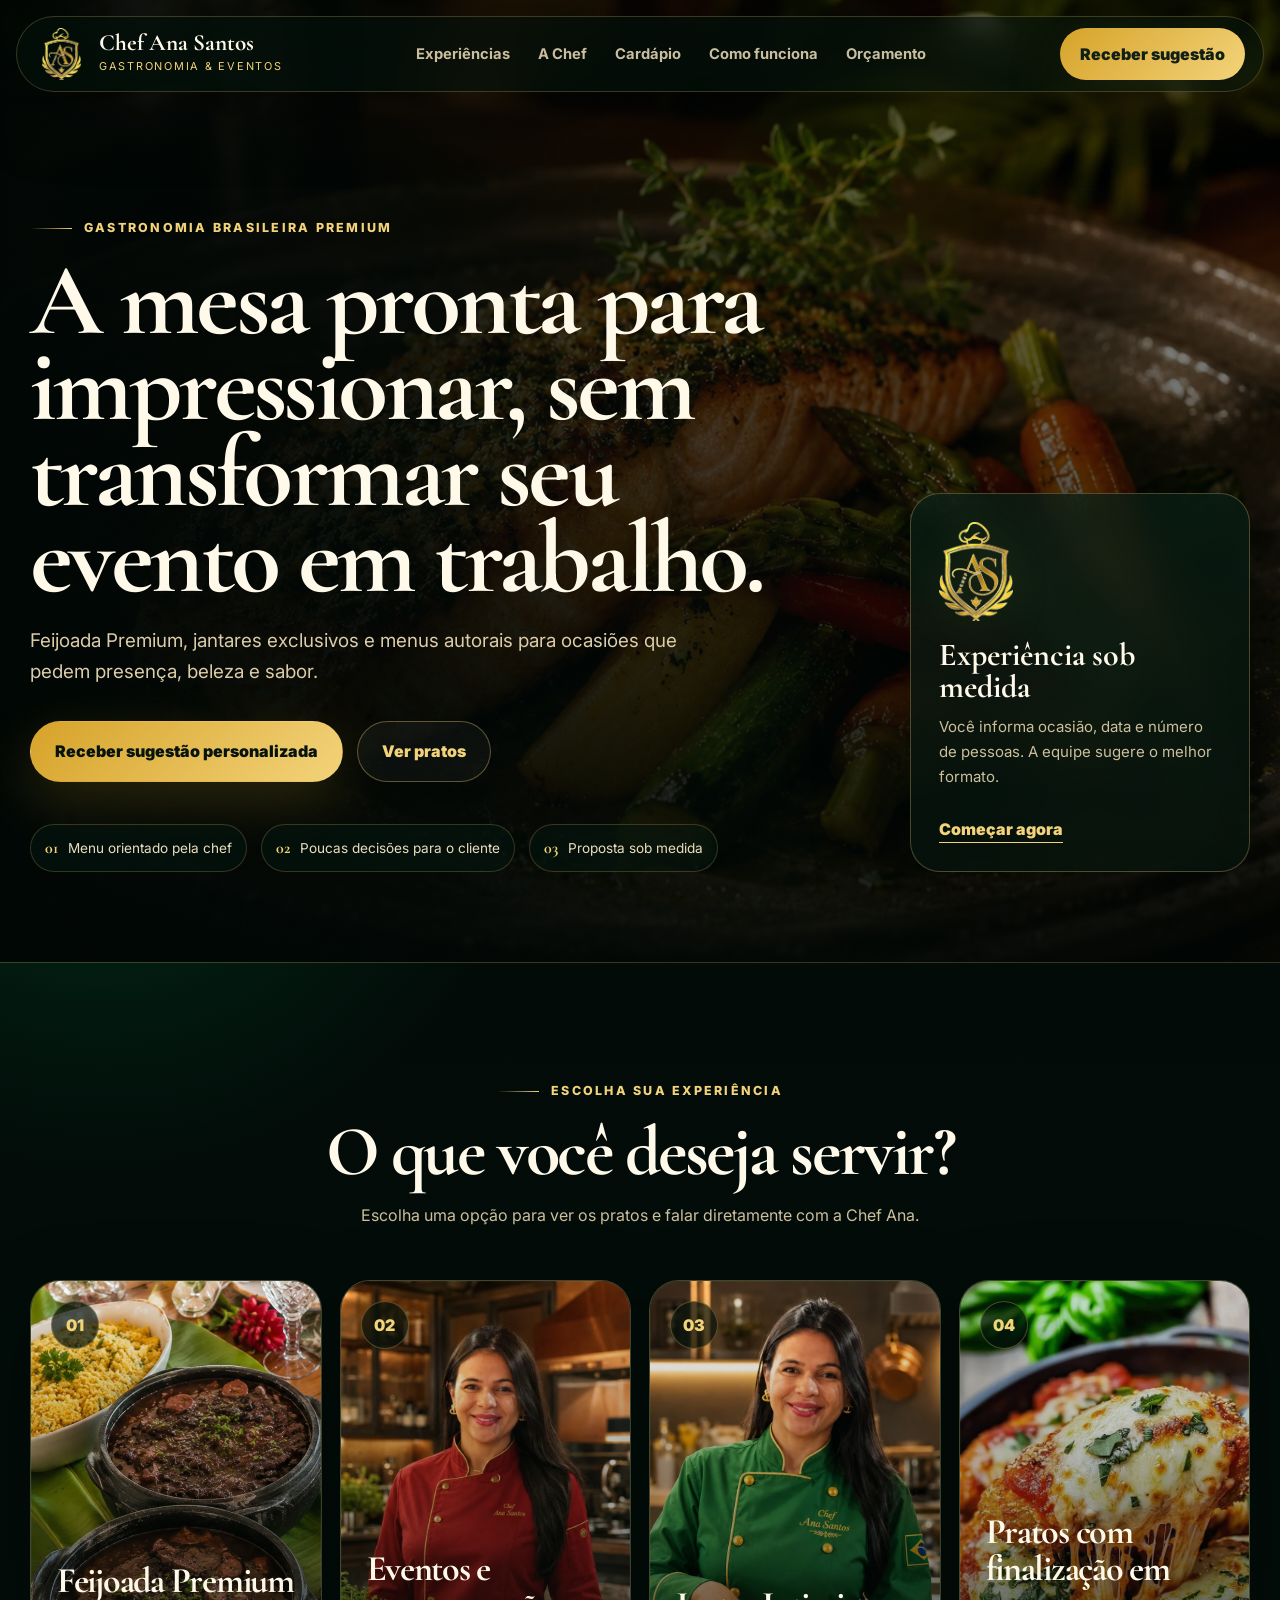
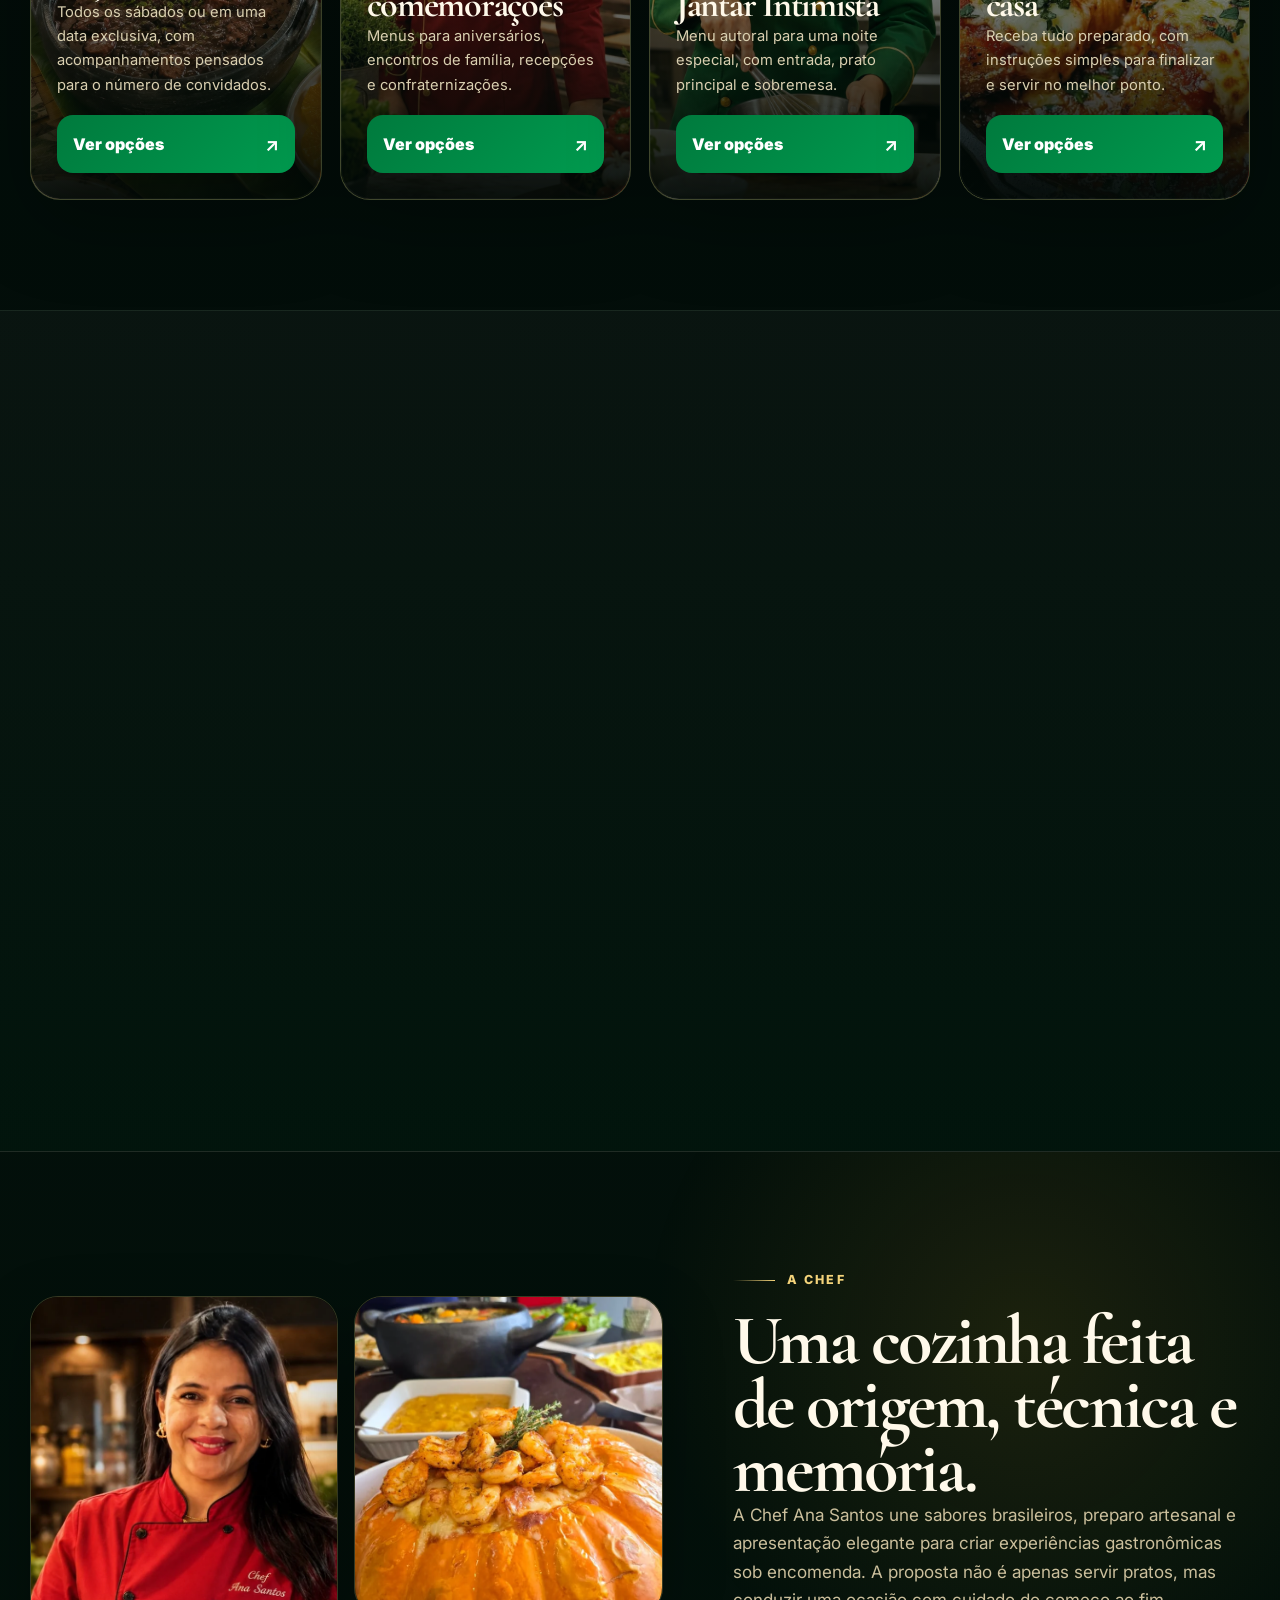
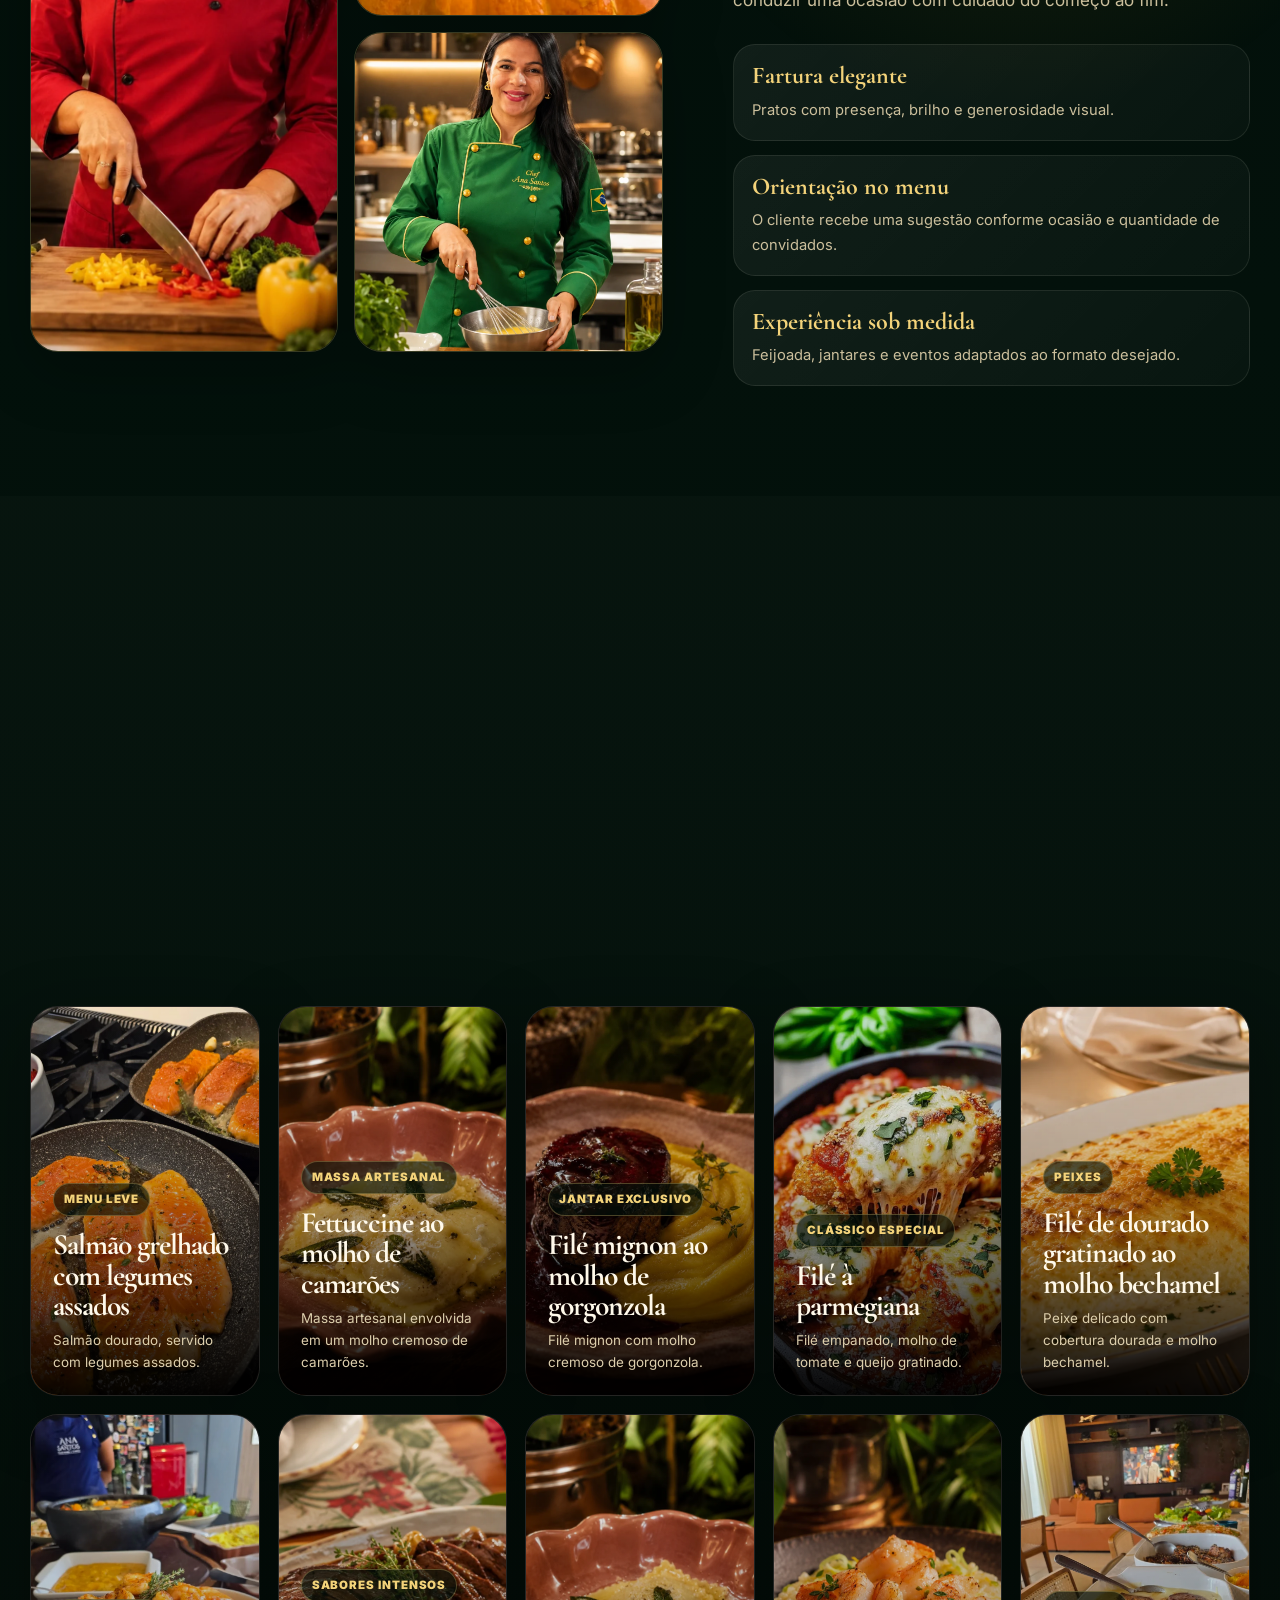
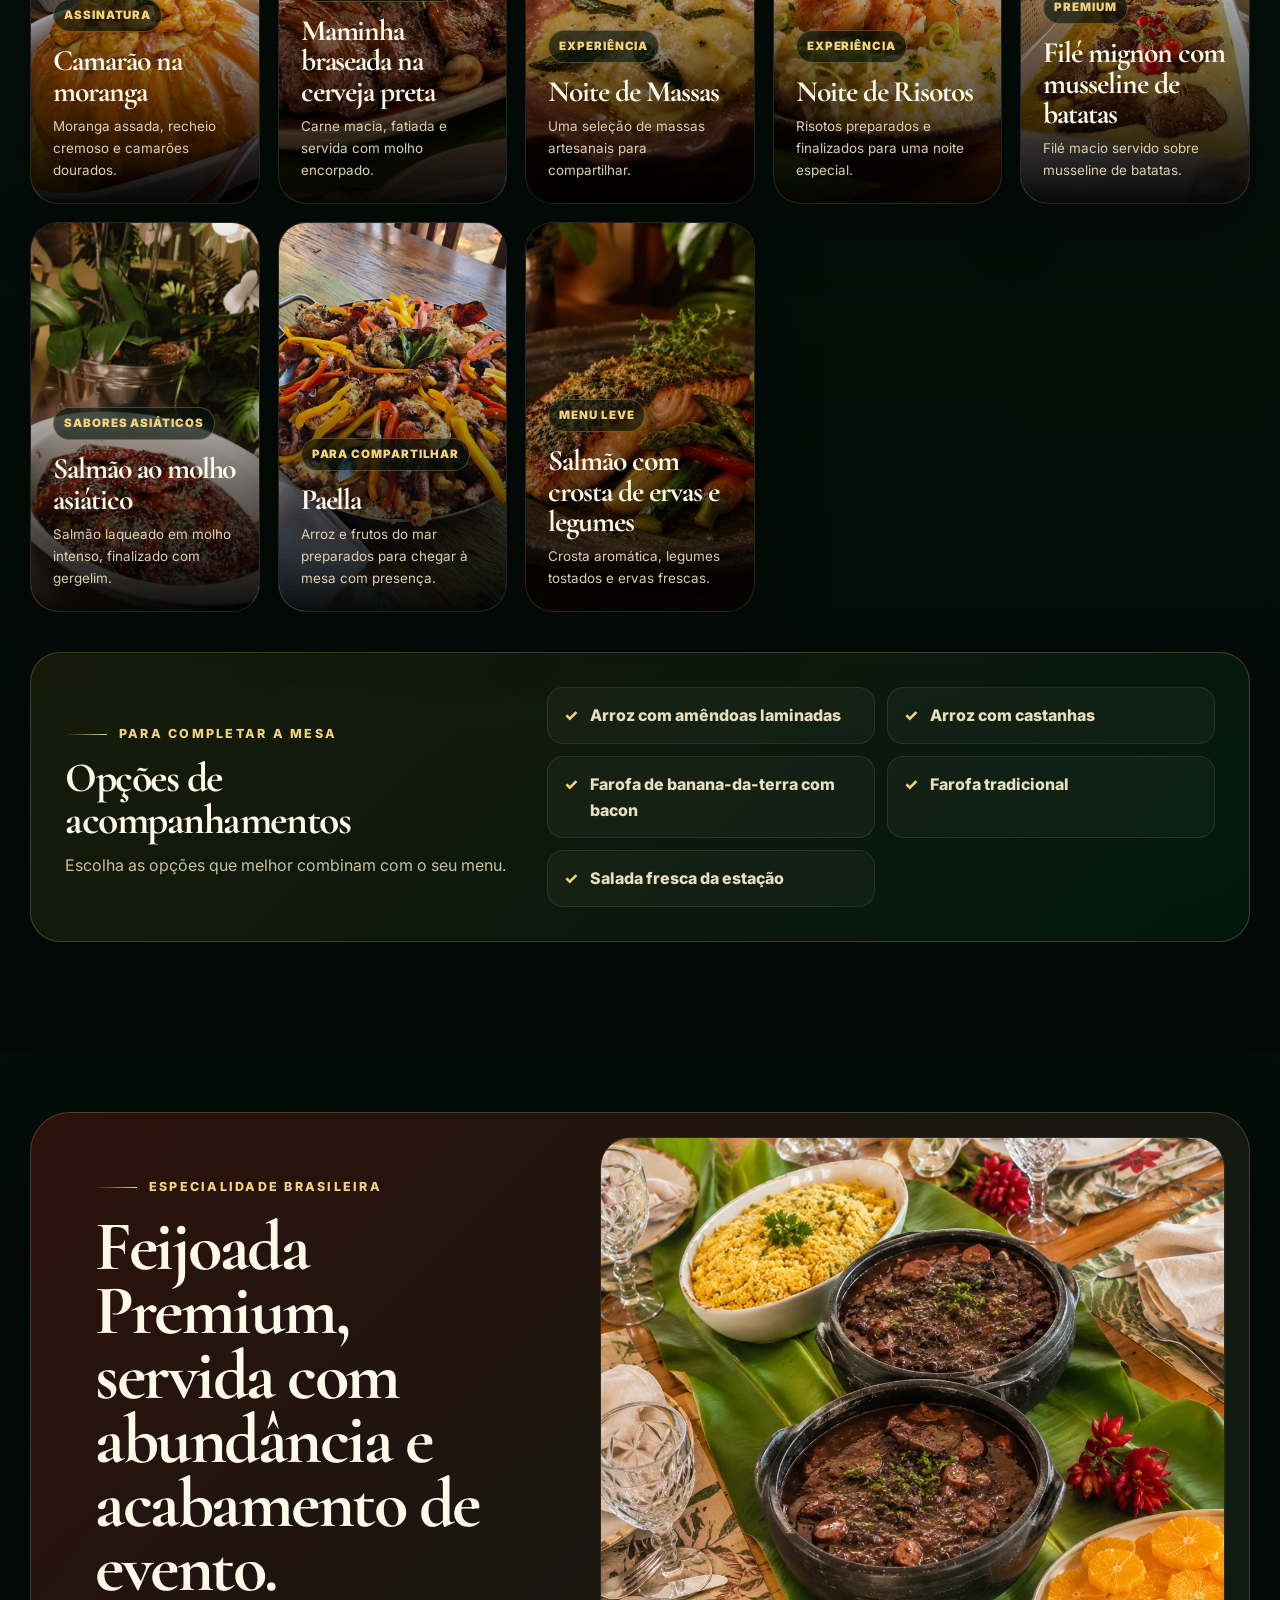
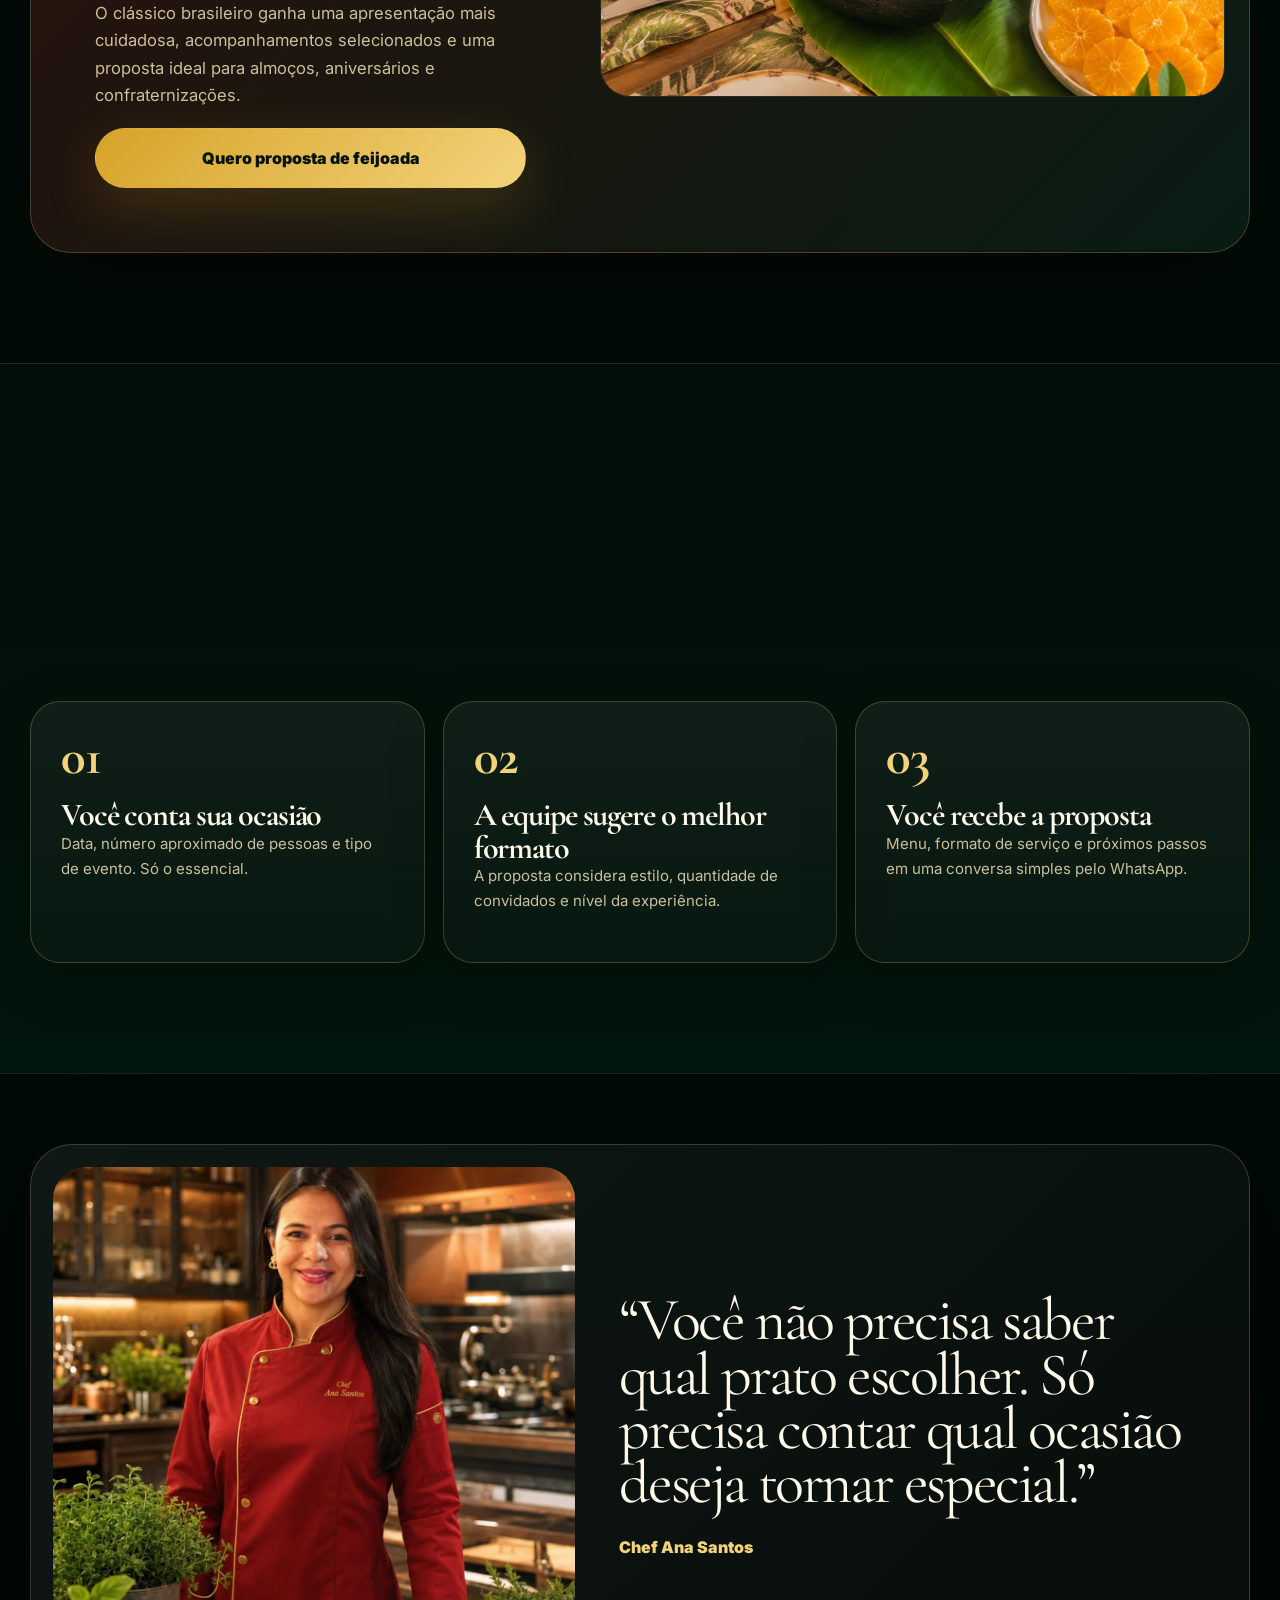
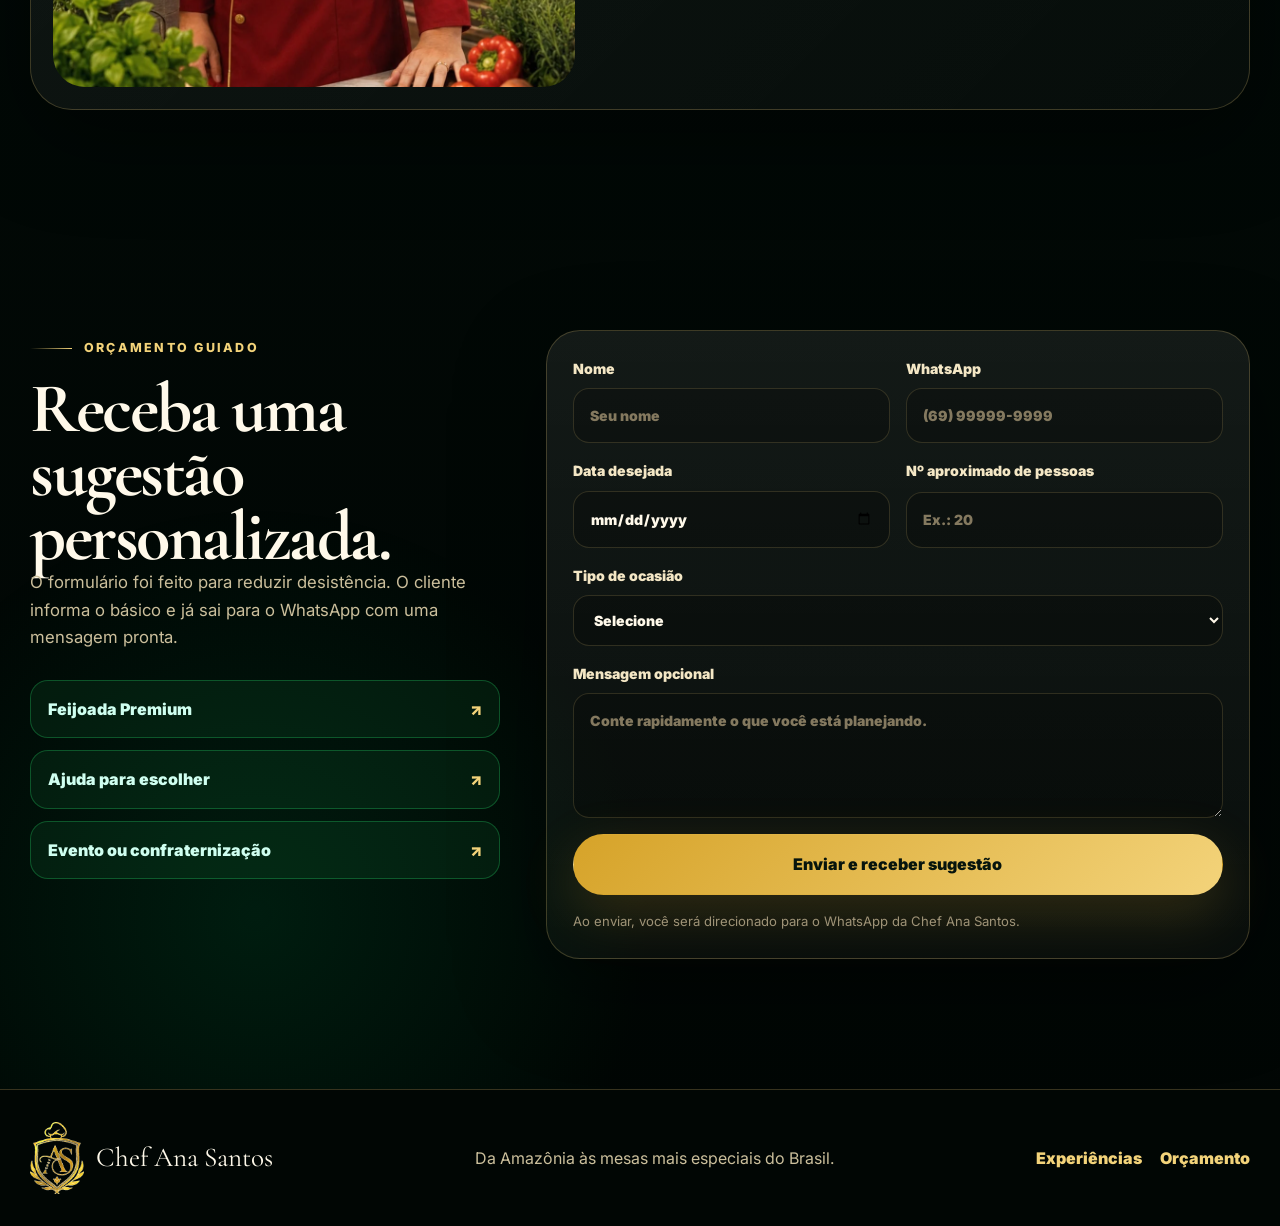
==== commit 3a1797c8: "Atualiza cardápio e fotos da Chef Ana" ====
--- a/index.html
+++ b/index.html
@@ -9,6 +9,7 @@
   <meta property="og:title" content="Chef Ana Santos | Gastronomia & Eventos" />
   <meta property="og:description" content="Receba uma proposta gastronômica personalizada para sua ocasião." />
   <meta property="og:type" content="website" />
+  <link rel="icon" href="./logo-symbol.png" />
   <link rel="preconnect" href="https://fonts.googleapis.com" />
   <link rel="preconnect" href="https://fonts.gstatic.com" crossorigin />
   <link href="https://fonts.googleapis.com/css2?family=Cormorant+Garamond:wght@500;600;700&family=Inter:wght@400;500;600;700;800&display=swap" rel="stylesheet" />
@@ -86,7 +87,7 @@
         <div class="occasion-grid">
           <a class="occasion-card" href="./experiencia.html?tipo=feijoada" aria-label="Ver opções de Feijoada Premium">
             <span class="card-number">01</span>
-            <div class="occasion-image"><img src="./chef-white-pan.webp" alt="Chef Ana Santos preparando uma receita" /></div>
+            <div class="occasion-image"><img src="./feijoada-cards.webp" alt="Feijoada da Chef Ana Santos servida à mesa" /></div>
             <div class="occasion-content">
               <h3>Feijoada Premium</h3>
               <p>Todos os sábados ou em uma data exclusiva, com acompanhamentos pensados para o número de convidados.</p>
@@ -116,7 +117,7 @@
 
           <a class="occasion-card" href="./experiencia.html?tipo=finalizacao" aria-label="Ver opções de pratos com finalização em casa">
             <span class="card-number">04</span>
-            <div class="occasion-image"><img src="./chef-white-knife.webp" alt="Chef Ana Santos cortando ingredientes" /></div>
+            <div class="occasion-image"><img src="./file-parmegiana.webp" alt="Filé à parmegiana com queijo gratinado" /></div>
             <div class="occasion-content">
               <h3>Pratos com finalização em casa</h3>
               <p>Receba tudo preparado, com instruções simples para finalizar e servir no melhor ponto.</p>
@@ -130,21 +131,21 @@
     <section class="signature-section" aria-labelledby="signature-title">
       <div class="container signature-grid">
         <div class="signature-copy reveal">
-          <p class="eyebrow">Assinatura visual</p>
-          <h2 id="signature-title">Escuro, dourado, verde vivo e comida com presença.</h2>
-          <p>Esta versão usa uma atmosfera mais noturna e editorial: fundo escuro, detalhes dourados, imagens maiores e uma estética de jantar privado. A comida continua farta e brasileira, mas a percepção de valor sobe.</p>
+          <p class="eyebrow">Sabores que convidam</p>
+          <h2 id="signature-title">Cremoso no ponto, aroma irresistível e sabor que fica na memória.</h2>
+          <p>Imagine o camarão dourado, o risoto cremoso e o perfume das ervas frescas chegando à mesa. A Chef Ana combina ingredientes selecionados e temperos bem equilibrados para que cada garfada desperte vontade de provar a próxima.</p>
           <div class="signature-tags">
-            <span>Verde bandeira</span>
-            <span>Dourado quente</span>
-            <span>Madeira escura</span>
-            <span>Louças artesanais</span>
+            <span>Ingredientes frescos</span>
+            <span>Temperos da Chef</span>
+            <span>Texturas no ponto</span>
+            <span>Feito para compartilhar</span>
           </div>
         </div>
 
         <div class="signature-stack reveal delay-1">
           <img class="stack-main" src="./risoto-camaroes.webp" alt="Risoto cremoso com camarões" />
           <img class="stack-small" src="./camaroes-risoto.webp" alt="Camarões com risoto de açafrão" />
-          <div class="stack-note">Pratos como inspiração. Proposta final personalizada.</div>
+          <div class="stack-note">Sabores preparados para surpreender desde a primeira garfada.</div>
         </div>
       </div>
     </section>
@@ -153,7 +154,7 @@
       <div class="container story-grid">
         <div class="story-gallery reveal">
           <img src="./chef-red.webp" alt="Chef Ana Santos com doma vermelha" />
-          <img src="./chef-white-pan.webp" alt="Chef Ana Santos cozinhando" />
+          <img src="./camarao-moranga.webp" alt="Camarão na moranga preparado pela Chef Ana Santos" />
           <img src="./chef-green.webp" alt="Chef Ana Santos com doma verde" />
         </div>
 
@@ -187,47 +188,74 @@
         </div>
 
         <div class="dish-grid">
+          <article class="dish-card reveal" data-category="principal">
+            <img src="./salmao-grelhado.webp" alt="Salmão grelhado na frigideira" />
+            <div class="dish-info"><span>Menu leve</span><h3>Salmão grelhado com legumes assados</h3><p>Salmão dourado, servido com legumes assados.</p></div>
+          </article>
+          <article class="dish-card reveal delay-1" data-category="principal assinatura">
+            <img src="./ravioli-salvia.webp" alt="Apresentação de massa artesanal" />
+            <div class="dish-info"><span>Massa artesanal</span><h3>Fettuccine ao molho de camarões</h3><p>Massa artesanal envolvida em um molho cremoso de camarões.</p></div>
+          </article>
+          <article class="dish-card reveal delay-2" data-category="principal">
+            <img src="./file-mignon-pure.webp" alt="Apresentação de filé mignon" />
+            <div class="dish-info"><span>Jantar exclusivo</span><h3>Filé mignon ao molho de gorgonzola</h3><p>Filé mignon com molho cremoso de gorgonzola.</p></div>
+          </article>
+          <article class="dish-card reveal" data-category="principal evento">
+            <img src="./file-parmegiana.webp" alt="Filé à parmegiana com queijo gratinado" />
+            <div class="dish-info"><span>Clássico especial</span><h3>Filé à parmegiana</h3><p>Filé empanado, molho de tomate e queijo gratinado.</p></div>
+          </article>
+          <article class="dish-card reveal delay-1" data-category="principal evento">
+            <img src="./dourado-bechamel.webp" alt="Filé de dourado gratinado ao molho bechamel" />
+            <div class="dish-info"><span>Peixes</span><h3>Filé de dourado gratinado ao molho bechamel</h3><p>Peixe delicado com cobertura dourada e molho bechamel.</p></div>
+          </article>
+          <article class="dish-card reveal delay-2" data-category="principal assinatura evento">
+            <img src="./camarao-moranga.webp" alt="Camarão na moranga" />
+            <div class="dish-info"><span>Assinatura</span><h3>Camarão na moranga</h3><p>Moranga assada, recheio cremoso e camarões dourados.</p></div>
+          </article>
+          <article class="dish-card reveal" data-category="principal evento">
+            <img src="./maminha-cerveja-preta.webp" alt="Maminha braseada na cerveja preta" />
+            <div class="dish-info"><span>Sabores intensos</span><h3>Maminha braseada na cerveja preta</h3><p>Carne macia, fatiada e servida com molho encorpado.</p></div>
+          </article>
+          <article class="dish-card reveal delay-1" data-category="evento">
+            <img src="./ravioli-salvia.webp" alt="Seleção de massas artesanais" />
+            <div class="dish-info"><span>Experiência</span><h3>Noite de Massas</h3><p>Uma seleção de massas artesanais para compartilhar.</p></div>
+          </article>
+          <article class="dish-card reveal delay-2" data-category="evento assinatura">
+            <img src="./risoto-camaroes.webp" alt="Risoto cremoso com camarões" />
+            <div class="dish-info"><span>Experiência</span><h3>Noite de Risotos</h3><p>Risotos preparados e finalizados para uma noite especial.</p></div>
+          </article>
           <article class="dish-card reveal" data-category="principal assinatura">
-            <img src="./risoto-camaroes.webp" alt="Risoto cremoso com camarões" />
-            <div class="dish-info"><span>Assinatura</span><h3>Risoto de camarões</h3><p>Cremoso, dourado e finalizado com camarões grelhados.</p></div>
-          </article>
-          <article class="dish-card reveal delay-1" data-category="principal">
-            <img src="./file-mignon-pure.webp" alt="Filé mignon com purê" />
-            <div class="dish-info"><span>Jantar exclusivo</span><h3>Filé ao molho intenso</h3><p>Filé mignon, molho de vinho e purê aveludado.</p></div>
-          </article>
-          <article class="dish-card reveal delay-2" data-category="principal">
-            <img src="./salmao-legumes.webp" alt="Salmão com legumes" />
-            <div class="dish-info"><span>Menu leve</span><h3>Salmão com crosta de ervas</h3><p>Legumes tostados, ervas frescas e azeite aromático.</p></div>
+            <img src="./file-mignon-musseline.webp" alt="Filé mignon com musseline de batatas" />
+            <div class="dish-info"><span>Premium</span><h3>Filé mignon com musseline de batatas</h3><p>Filé macio servido sobre musseline de batatas.</p></div>
+          </article>
+          <article class="dish-card reveal delay-1" data-category="principal assinatura">
+            <img src="./salmao-asiatico.webp" alt="Salmão ao molho asiático" />
+            <div class="dish-info"><span>Sabores asiáticos</span><h3>Salmão ao molho asiático</h3><p>Salmão laqueado em molho intenso, finalizado com gergelim.</p></div>
+          </article>
+          <article class="dish-card reveal delay-2" data-category="principal evento assinatura">
+            <img src="./paella.webp" alt="Paella com frutos do mar" />
+            <div class="dish-info"><span>Para compartilhar</span><h3>Paella</h3><p>Arroz e frutos do mar preparados para chegar à mesa com presença.</p></div>
           </article>
           <article class="dish-card reveal" data-category="principal">
-            <img src="./ravioli-salvia.webp" alt="Ravióli artesanal com sálvia" />
-            <div class="dish-info"><span>Artesanal</span><h3>Ravióli na manteiga e sálvia</h3><p>Massa recheada, manteiga dourada e finalização delicada.</p></div>
-          </article>
-          <article class="dish-card reveal delay-1" data-category="principal">
-            <img src="./magret-pato.webp" alt="Magret de pato" />
-            <div class="dish-info"><span>Autorais</span><h3>Magret de pato</h3><p>Molho cítrico, purê dourado e ervas frescas.</p></div>
-          </article>
-          <article class="dish-card reveal delay-2" data-category="principal assinatura">
-            <img src="./medalhao-risoto.webp" alt="Medalhão com risoto" />
-            <div class="dish-info"><span>Premium</span><h3>Medalhão com risoto</h3><p>Filé selado, risoto cremoso e redução balsâmica.</p></div>
-          </article>
-          <article class="dish-card reveal" data-category="principal evento">
-            <img src="./bacalhau-batatas.webp" alt="Bacalhau com batatas" />
-            <div class="dish-info"><span>Eventos</span><h3>Bacalhau confitado</h3><p>Batatas rústicas, azeite de ervas e apresentação refinada.</p></div>
-          </article>
-          <article class="dish-card reveal delay-1" data-category="principal">
-            <img src="./cordeiro-pistache.webp" alt="Carré de cordeiro com pistache" />
-            <div class="dish-info"><span>Jantar especial</span><h3>Cordeiro com pistache</h3><p>Carne macia, crosta crocante e purê verde.</p></div>
-          </article>
-          <article class="dish-card reveal delay-2" data-category="principal evento">
-            <img src="./nhoque-ragu.webp" alt="Nhoque com ragu" />
-            <div class="dish-info"><span>Conforto premium</span><h3>Nhoque com ragu</h3><p>Molho encorpado, carne desfiada e textura artesanal.</p></div>
-          </article>
-          <article class="dish-card reveal" data-category="principal assinatura">
-            <img src="./camaroes-risoto.webp" alt="Camarões com risoto de açafrão" />
-            <div class="dish-info"><span>Dourado da casa</span><h3>Camarões com risoto</h3><p>Risoto de açafrão, camarões grelhados e tomilho.</p></div>
-          </article>
-        </div>
+            <img src="./salmao-legumes.webp" alt="Salmão com crosta de ervas e legumes" />
+            <div class="dish-info"><span>Menu leve</span><h3>Salmão com crosta de ervas e legumes</h3><p>Crosta aromática, legumes tostados e ervas frescas.</p></div>
+          </article>
+        </div>
+
+        <aside class="sides-panel reveal" aria-labelledby="sides-title">
+          <div>
+            <p class="eyebrow">Para completar a mesa</p>
+            <h3 id="sides-title">Opções de acompanhamentos</h3>
+            <p>Escolha as opções que melhor combinam com o seu menu.</p>
+          </div>
+          <ul>
+            <li>Arroz com amêndoas laminadas</li>
+            <li>Arroz com castanhas</li>
+            <li>Farofa de banana-da-terra com bacon</li>
+            <li>Farofa tradicional</li>
+            <li>Salada fresca da estação</li>
+          </ul>
+        </aside>
       </div>
     </section>
 
@@ -240,7 +268,7 @@
           <a class="btn btn-primary" href="#orcamento" data-fill="Feijoada Premium">Quero proposta de feijoada</a>
         </div>
         <div class="feijoada-photo">
-          <img src="./chef-white-knife.webp" alt="Chef Ana Santos preparando ingredientes" />
+          <img src="./feijoada-cards.webp" alt="Feijoada Premium servida à mesa" />
         </div>
       </div>
     </section>
@@ -290,9 +318,9 @@
           <p>O formulário foi feito para reduzir desistência. O cliente informa o básico e já sai para o WhatsApp com uma mensagem pronta.</p>
 
           <div class="contact-buttons" aria-label="Atalhos de WhatsApp">
-            <a href="https://wa.me/5569999999999?text=Ol%C3%A1%2C%20vi%20o%20site%20da%20Chef%20Ana%20Santos%20e%20quero%20uma%20proposta%20para%20Feijoada%20Premium." target="_blank" rel="noopener">Feijoada Premium</a>
-            <a href="https://wa.me/5569999999999?text=Ol%C3%A1%2C%20quero%20ajuda%20para%20escolher%20uma%20experi%C3%AAncia%20gastron%C3%B4mica." target="_blank" rel="noopener">Ajuda para escolher</a>
-            <a href="https://wa.me/5569999999999?text=Ol%C3%A1%2C%20tenho%20um%20evento%20e%20gostaria%20de%20uma%20proposta%20da%20Chef%20Ana%20Santos." target="_blank" rel="noopener">Evento ou confraternização</a>
+            <a href="https://wa.me/556999950406?text=Ol%C3%A1%2C%20vi%20o%20site%20da%20Chef%20Ana%20Santos%20e%20quero%20uma%20proposta%20para%20Feijoada%20Premium." target="_blank" rel="noopener">Feijoada Premium</a>
+            <a href="https://wa.me/556999950406?text=Ol%C3%A1%2C%20quero%20ajuda%20para%20escolher%20uma%20experi%C3%AAncia%20gastron%C3%B4mica." target="_blank" rel="noopener">Ajuda para escolher</a>
+            <a href="https://wa.me/556999950406?text=Ol%C3%A1%2C%20tenho%20um%20evento%20e%20gostaria%20de%20uma%20proposta%20da%20Chef%20Ana%20Santos." target="_blank" rel="noopener">Evento ou confraternização</a>
           </div>
         </div>
 
@@ -330,7 +358,7 @@
             <textarea name="mensagem" rows="4" placeholder="Conte rapidamente o que você está planejando."></textarea>
           </label>
           <button class="btn btn-primary full" type="submit">Enviar e receber sugestão</button>
-          <p class="form-note full">Dados mockup. Troque o número do WhatsApp no arquivo <code>app.js</code>.</p>
+          <p class="form-note full">Ao enviar, você será direcionado para o WhatsApp da Chef Ana Santos.</p>
         </form>
       </div>
     </section>
--- a/styles.css
+++ b/styles.css
@@ -97,6 +97,7 @@
 .chef-story{background:radial-gradient(circle at 80% 20%,rgba(214,163,41,.12),transparent 30vw)}.story-grid{display:grid;grid-template-columns:1.1fr .9fr;gap:70px;align-items:center}.story-gallery{display:grid;grid-template-columns:1fr 1fr;grid-template-rows:320px 320px;gap:16px}.story-gallery img{width:100%;height:100%;object-fit:cover;border-radius:28px;border:1px solid var(--line);box-shadow:0 20px 60px rgba(0,0,0,.28)}.story-gallery img:first-child{grid-row:1/3}.story-copy p:not(.eyebrow){font-size:1.07rem}.lux-list{display:grid;gap:14px;margin:30px 0 0}.lux-list div{background:linear-gradient(135deg,rgba(255,255,255,.06),rgba(255,255,255,.025));border:1px solid var(--line-soft);border-radius:22px;padding:18px}.lux-list dt{font-weight:900;color:var(--gold-2);font-family:var(--serif);font-size:1.5rem;line-height:1.1}.lux-list dd{margin:8px 0 0;color:var(--muted);font-size:.92rem}
 
 .menu-section{background:linear-gradient(180deg,rgba(255,249,234,.02),rgba(0,0,0,.16))}.dish-toolbar{display:flex;justify-content:center;gap:10px;flex-wrap:wrap;margin:-20px 0 34px}.filter{border:1px solid var(--line);background:rgba(255,255,255,.04);color:var(--muted);border-radius:999px;padding:11px 16px;font-weight:900}.filter.active,.filter:hover{background:linear-gradient(135deg,var(--gold),var(--gold-2));color:#0a150f;border-color:transparent}.dish-grid{display:grid;grid-template-columns:repeat(5,1fr);gap:18px}.dish-card{position:relative;height:390px;border-radius:28px;overflow:hidden;border:1px solid var(--line-soft);box-shadow:0 22px 66px rgba(0,0,0,.34);background:#111;transition:.25s}.dish-card[hidden]{display:none}.dish-card img{width:100%;height:100%;object-fit:cover;transition:transform .65s ease, filter .65s ease}.dish-card:hover img{transform:scale(1.07);filter:saturate(1.14)}.dish-card::after{content:"";position:absolute;inset:0;background:linear-gradient(180deg,transparent 0%,rgba(0,0,0,.20) 44%,rgba(0,0,0,.94) 100%)}.dish-info{position:absolute;inset:auto 0 0 0;padding:22px;z-index:1}.dish-info span{display:inline-flex;border:1px solid rgba(243,211,122,.28);background:rgba(3,17,11,.62);color:var(--gold-2);border-radius:999px;padding:6px 10px;font-size:.72rem;font-weight:900;text-transform:uppercase;letter-spacing:.08em}.dish-info h3{font-size:1.85rem;margin-top:14px}.dish-info p{font-size:.84rem;color:#ddcfad;margin:8px 0 0}.dish-card:hover{transform:translateY(-5px)}
+.sides-panel{display:grid;grid-template-columns:.8fr 1.2fr;gap:36px;align-items:center;margin-top:40px;padding:34px;border:1px solid var(--line);border-radius:30px;background:linear-gradient(135deg,rgba(214,163,41,.1),rgba(0,122,61,.12));box-shadow:0 22px 66px rgba(0,0,0,.24)}.sides-panel .eyebrow{margin-bottom:12px}.sides-panel h3{font-size:2.6rem}.sides-panel p:last-child{margin:10px 0 0}.sides-panel ul{display:grid;grid-template-columns:1fr 1fr;gap:12px;margin:0;padding:0;list-style:none}.sides-panel li{position:relative;padding:14px 16px 14px 42px;border:1px solid var(--line-soft);border-radius:16px;color:#eadfbd;background:rgba(255,255,255,.035);font-weight:800}.sides-panel li::before{content:"✓";position:absolute;left:16px;color:var(--gold-2)}
 
 .feijoada-section{padding-top:60px}.feijoada-card{display:grid;grid-template-columns:.9fr 1.1fr;gap:34px;align-items:stretch;background:linear-gradient(135deg,rgba(105,25,18,.42),rgba(11,35,24,.72));border:1px solid rgba(243,211,122,.22);border-radius:40px;padding:24px;box-shadow:var(--shadow);overflow:hidden}.feijoada-copy{padding:40px;display:flex;flex-direction:column;justify-content:center}.feijoada-copy p:not(.eyebrow){font-size:1.04rem;max-width:570px}.feijoada-photo img{width:100%;height:560px;object-fit:cover;border-radius:30px;border:1px solid rgba(255,255,255,.08)}
 
@@ -115,7 +116,8 @@
 .experience-header{position:absolute}.back-link{display:inline-flex;align-items:center;min-height:44px;padding:0 18px;border:1px solid var(--line);border-radius:999px;color:var(--gold-2);font-weight:900;background:rgba(255,255,255,.04)}.back-link:hover{background:rgba(243,211,122,.09)}
 .experience-hero{position:relative;min-height:700px;display:flex;align-items:flex-end;padding:170px 0 90px;overflow:hidden;border-bottom:1px solid var(--line)}.experience-hero-media{position:absolute;inset:0;z-index:-2}.experience-hero-media img{width:100%;height:100%;object-fit:cover;object-position:center 28%}.experience-hero-overlay{position:absolute;inset:0;z-index:-1;background:linear-gradient(90deg,rgba(1,7,5,.96) 0%,rgba(1,7,5,.78) 45%,rgba(1,7,5,.2) 100%),linear-gradient(180deg,rgba(1,7,5,.12),rgba(1,7,5,.92))}.experience-hero-content h1{max-width:880px}.experience-hero-content>p:not(.eyebrow){max-width:720px;margin:25px 0 30px;color:#e1d3b1;font-size:1.14rem}.experience-hero-content .btn{width:max-content}
 .experience-body[data-experience="feijoada"] .experience-hero-media img{object-position:center center}.experience-body[data-experience="feijoada"] .experience-hero-overlay{background:linear-gradient(90deg,rgba(1,7,5,.84) 0%,rgba(1,7,5,.48) 34%,rgba(1,7,5,.08) 68%,transparent 100%),linear-gradient(180deg,transparent 56%,rgba(1,7,5,.5) 100%)}
-.experience-choices{padding:110px 0;background:radial-gradient(circle at 50% 0%,rgba(0,155,79,.14),transparent 38vw),linear-gradient(180deg,#04140d,#061b12);border-bottom:1px solid var(--line-soft)}.choices-heading{margin-bottom:48px}.choice-cards{max-width:1060px;margin-inline:auto;gap:24px;align-items:stretch}.choice-cards .menu-option{display:flex;flex-direction:column;border-radius:30px;box-shadow:0 24px 70px rgba(0,0,0,.26);cursor:default}.choice-cards .menu-option>img{width:100%;height:320px;object-fit:cover}.choice-cards .menu-option-copy{flex:1;padding:24px}.choice-cards .menu-option-copy>strong{font-size:2.15rem}.choice-cards .menu-option-copy>span{min-height:52px;font-size:.92rem}.menu-whatsapp-button{display:flex;align-items:center;justify-content:space-between;gap:12px;margin-top:7px;padding:14px 16px;border-radius:14px;color:white;background:linear-gradient(135deg,var(--green),var(--green-vivid));font-weight:900}.menu-whatsapp-button:hover{color:white;filter:brightness(1.08);transform:translateY(-1px)}.menu-whatsapp-button i{font-style:normal}.choice-note{max-width:720px;margin:28px auto 0;color:var(--muted-2);font-size:.78rem;text-align:center}
+.experience-choices{padding:110px 0;background:radial-gradient(circle at 50% 0%,rgba(0,155,79,.14),transparent 38vw),linear-gradient(180deg,#04140d,#061b12);border-bottom:1px solid var(--line-soft)}.choices-heading{margin-bottom:48px}.choice-cards{max-width:1060px;margin-inline:auto;gap:24px;align-items:stretch}.choice-cards .menu-option{display:flex;flex-direction:column;border-radius:30px;box-shadow:0 24px 70px rgba(0,0,0,.26);cursor:default}.choice-cards .menu-option>img{width:100%;height:320px;object-fit:cover}.choice-cards .menu-option-copy{display:flex;flex:1;flex-direction:column;padding:24px}.choice-cards .menu-option-copy>strong{font-size:2.15rem}.choice-cards .menu-option-copy>span{min-height:52px;font-size:.92rem}.menu-whatsapp-button{display:flex;align-items:center;justify-content:space-between;gap:12px;margin-top:auto;padding:14px 16px;border-radius:14px;color:white;background:linear-gradient(135deg,var(--green),var(--green-vivid));font-weight:900}.menu-whatsapp-button:hover{color:white;filter:brightness(1.08);transform:translateY(-1px)}.menu-whatsapp-button i{font-style:normal}.choice-note{max-width:720px;margin:28px auto 0;color:var(--muted-2);font-size:.78rem;text-align:center}
+.choice-cards .menu-option-portrait>img{height:auto;aspect-ratio:4/3;object-position:center 48%}.menu-pricing,.menu-includes{margin:5px 0 8px;padding:16px;border:1px solid rgba(243,211,122,.15);border-radius:17px;background:rgba(255,255,255,.03)}.menu-pricing>b,.menu-includes>b{display:block;margin-bottom:11px;color:var(--gold-2);font-size:.74rem;text-transform:uppercase;letter-spacing:.1em}.menu-pricing ul,.menu-includes ul{display:grid;grid-template-columns:1fr 1fr;gap:8px 14px;margin:0;padding:0;list-style:none}.menu-pricing li,.menu-includes li{color:#eadfbd;font-size:.82rem;line-height:1.4}.menu-pricing li{font-weight:800}.menu-delivery-note{margin:3px 0 15px;color:#eadfbd;font-size:.82rem;font-weight:800}
 .experience-builder{padding:110px 0}.builder-heading{margin-bottom:58px}.builder-grid{display:grid;grid-template-columns:minmax(0,1.35fr) minmax(320px,.65fr);gap:28px;align-items:start}.builder-left{display:grid;gap:22px}.builder-panel{padding:30px;border:1px solid var(--line);border-radius:32px;background:linear-gradient(180deg,rgba(255,255,255,.065),rgba(255,255,255,.025));box-shadow:0 24px 70px rgba(0,0,0,.22)}.panel-heading{display:grid;grid-template-columns:54px 1fr;gap:16px;align-items:start;margin-bottom:25px}.panel-heading>span{display:grid;place-items:center;width:48px;height:48px;border:1px solid var(--line);border-radius:50%;color:var(--gold-2);font-family:var(--serif);font-size:1.2rem}.panel-heading h3{font-size:2.05rem}.panel-heading p{margin:6px 0 0;font-size:.9rem}
 .field-grid{display:grid;grid-template-columns:1fr 1fr;gap:15px}.field-grid label,.lead-fields label{display:grid;gap:8px;color:#f4e7c5;font-size:.86rem;font-weight:900}.field-grid input,.lead-fields input,.lead-fields textarea{width:100%;border:1px solid rgba(243,211,122,.18);border-radius:15px;padding:14px 15px;outline:none;color:var(--ink);background:rgba(0,0,0,.22)}.field-grid input:focus,.lead-fields input:focus,.lead-fields textarea:focus{border-color:var(--gold-2);box-shadow:0 0 0 4px rgba(214,163,41,.12)}
 .date-feedback{min-height:24px;margin:14px 0 0;color:#7be4a5;font-size:.83rem}.date-feedback.error{color:#ff9b83}
@@ -125,12 +127,14 @@
 .other-experiences{padding:90px 0 110px;border-top:1px solid var(--line-soft);background:rgba(255,255,255,.02)}.other-experiences h2{font-size:4.3rem}.other-links{display:grid;grid-template-columns:repeat(3,1fr);gap:15px;margin-top:32px}.other-links a{display:grid;grid-template-columns:1fr auto;gap:6px 14px;align-items:center;padding:22px;border:1px solid var(--line);border-radius:22px;background:rgba(255,255,255,.035)}.other-links a:hover{background:rgba(214,163,41,.08);transform:translateY(-2px)}.other-links span{grid-column:1/2;color:var(--gold-2);font-size:.68rem;text-transform:uppercase;letter-spacing:.1em;font-weight:900}.other-links strong{color:var(--ink);font-family:var(--serif);font-size:1.55rem;line-height:1}.other-links b{grid-column:2;grid-row:1/3;color:var(--gold-2);font-size:1.2rem}
 
 @media (max-width:1120px){
-  .main-nav,.nav-cta{display:none}.menu-toggle{display:block}.site-header{height:72px}.main-nav.open{display:flex;position:absolute;top:82px;left:0;right:0;flex-direction:column;align-items:flex-start;padding:20px;background:rgba(3,17,11,.96);border:1px solid var(--line);border-radius:26px;box-shadow:var(--shadow)}.hero-grid,.signature-grid,.story-grid,.feijoada-card,.quote-card,.budget-grid{grid-template-columns:1fr}.hero-panel{max-width:420px}.occasion-grid{grid-template-columns:repeat(2,1fr)}.dish-grid{grid-template-columns:repeat(3,1fr)}.signature-stack{min-height:560px}.budget-copy{position:static}.story-gallery{grid-template-rows:300px 300px}.quote-card blockquote{padding:10px 10px 20px}.builder-grid{grid-template-columns:1fr}.budget-summary{position:static}.other-links{grid-template-columns:1fr 1fr}
+  .main-nav,.nav-cta{display:none}.menu-toggle{display:block}.site-header{height:72px}.main-nav.open{display:flex;position:absolute;top:82px;left:0;right:0;flex-direction:column;align-items:flex-start;padding:20px;background:rgba(3,17,11,.96);border:1px solid var(--line);border-radius:26px;box-shadow:var(--shadow)}.hero-grid,.signature-grid,.story-grid,.feijoada-card,.quote-card,.budget-grid,.sides-panel{grid-template-columns:1fr}.hero-panel{max-width:420px}.occasion-grid{grid-template-columns:repeat(2,1fr)}.dish-grid{grid-template-columns:repeat(3,1fr)}.signature-stack{min-height:560px}.budget-copy{position:static}.story-gallery{grid-template-rows:300px 300px}.quote-card blockquote{padding:10px 10px 20px}.builder-grid{grid-template-columns:1fr}.budget-summary{position:static}.other-links{grid-template-columns:1fr 1fr}
 }
 @media (max-width:760px){
-  .container{width:min(100% - 28px,1220px)}.site-header{top:10px;width:min(100% - 20px,1280px);padding:0 14px}.brand img{width:46px;height:46px}.brand strong{font-size:1.25rem}.brand small{display:none}.hero{padding:132px 0 72px;min-height:auto}.hero-overlay{background:linear-gradient(180deg,rgba(1,7,5,.84),rgba(1,7,5,.90)),linear-gradient(90deg,rgba(1,7,5,.96),rgba(1,7,5,.58))}.hero-media img{opacity:.5;object-position:62% center}h1{font-size:3.75rem}h2{font-size:3rem}.hero-actions{flex-direction:column}.btn{width:100%;padding:15px 18px}.micro-proof{display:grid}.hero-panel{display:none}.concierge,.signature-section,.chef-story,.menu-section,.feijoada-section,.steps-section,.quote-section,.budget-section{padding:72px 0}.occasion-grid,.dish-grid,.steps-grid,.budget-form{grid-template-columns:1fr}.occasion-card{min-height:470px}.signature-stack{min-height:auto}.stack-main,.stack-small{position:static;width:100%;height:auto}.stack-small{margin-top:16px;border-width:0}.stack-note{position:static;margin-top:16px;max-width:none}.story-gallery{grid-template-columns:1fr;grid-template-rows:auto}.story-gallery img{height:auto}.feijoada-copy{padding:16px 8px 22px}.feijoada-photo img{height:380px}.dish-card{height:430px}.quote-card{padding:14px}.quote-card img{height:360px}.quote-card blockquote p{font-size:2.55rem}.footer-grid{flex-direction:column;text-align:center}.footer-links{justify-content:center}.back-link{padding:0 12px;font-size:.78rem}.experience-hero{min-height:620px;padding:140px 0 62px}.experience-hero-content h1{font-size:3.45rem}.experience-hero-content>p:not(.eyebrow){font-size:1rem}.experience-hero-content .btn{width:100%}.experience-body[data-experience="feijoada"] .experience-hero-overlay{background:linear-gradient(180deg,rgba(1,7,5,.12) 0%,rgba(1,7,5,.24) 36%,rgba(1,7,5,.88) 100%),linear-gradient(90deg,rgba(1,7,5,.55),rgba(1,7,5,.05))}.experience-choices{padding:72px 0}.choice-cards .menu-option>img{height:240px}.choice-cards .menu-option-copy>strong{font-size:1.85rem}.experience-builder{padding:72px 0}.builder-panel,.budget-summary{padding:20px;border-radius:24px}.panel-heading{grid-template-columns:42px 1fr}.panel-heading>span{width:38px;height:38px}.panel-heading h3{font-size:1.7rem}.field-grid,.menu-options{grid-template-columns:1fr}.menu-option>img{height:220px}.calculated-dish{grid-template-columns:32px 1fr;padding:13px}.calculated-dish>b{grid-column:2}.budget-summary h2{font-size:2.75rem}.other-experiences{padding:65px 0}.other-experiences h2{font-size:3.2rem}.other-links{grid-template-columns:1fr}
+  .container{width:min(100% - 28px,1220px)}.site-header{top:10px;width:min(100% - 20px,1280px);padding:0 14px}.brand img{width:46px;height:46px}.brand strong{font-size:1.25rem}.brand small{display:none}.hero{padding:132px 0 72px;min-height:auto}.hero-overlay{background:linear-gradient(180deg,rgba(1,7,5,.84),rgba(1,7,5,.90)),linear-gradient(90deg,rgba(1,7,5,.96),rgba(1,7,5,.58))}.hero-media img{opacity:.5;object-position:62% center}h1{font-size:3.75rem}h2{font-size:3rem}.hero-actions{flex-direction:column}.btn{width:100%;padding:15px 18px}.micro-proof{display:grid}.hero-panel{display:none}.concierge,.signature-section,.chef-story,.menu-section,.feijoada-section,.steps-section,.quote-section,.budget-section{padding:72px 0}.occasion-grid,.dish-grid,.steps-grid,.budget-form{grid-template-columns:1fr}.occasion-card{min-height:470px}.signature-stack{min-height:auto}.stack-main,.stack-small{position:static;width:100%;height:auto}.stack-small{margin-top:16px;border-width:0}.stack-note{position:static;margin-top:16px;max-width:none}.story-gallery{grid-template-columns:1fr;grid-template-rows:auto}.story-gallery img{height:auto}.feijoada-copy{padding:16px 8px 22px}.feijoada-photo img{height:380px}.dish-card{height:430px}.sides-panel{padding:24px}.sides-panel h3{font-size:2.2rem}.sides-panel ul{grid-template-columns:1fr}.quote-card{padding:14px}.quote-card img{height:360px}.quote-card blockquote p{font-size:2.55rem}.footer-grid{flex-direction:column;text-align:center}.footer-links{justify-content:center}.back-link{padding:0 12px;font-size:.78rem}.experience-hero{min-height:620px;padding:140px 0 62px}.experience-hero-content h1{font-size:3.45rem}.experience-hero-content>p:not(.eyebrow){font-size:1rem}.experience-hero-content .btn{width:100%}.experience-body[data-experience="feijoada"] .experience-hero-overlay{background:linear-gradient(180deg,rgba(1,7,5,.12) 0%,rgba(1,7,5,.24) 36%,rgba(1,7,5,.88) 100%),linear-gradient(90deg,rgba(1,7,5,.55),rgba(1,7,5,.05))}.experience-choices{padding:72px 0}.choice-cards .menu-option>img{height:240px}.choice-cards .menu-option-copy>strong{font-size:1.85rem}.experience-builder{padding:72px 0}.builder-panel,.budget-summary{padding:20px;border-radius:24px}.panel-heading{grid-template-columns:42px 1fr}.panel-heading>span{width:38px;height:38px}.panel-heading h3{font-size:1.7rem}.field-grid,.menu-options{grid-template-columns:1fr}.menu-option>img{height:220px}.calculated-dish{grid-template-columns:32px 1fr;padding:13px}.calculated-dish>b{grid-column:2}.budget-summary h2{font-size:2.75rem}.other-experiences{padding:65px 0}.other-experiences h2{font-size:3.2rem}.other-links{grid-template-columns:1fr}
 }
 
 @media (max-width:760px){
   .choice-cards .menu-option>img{height:240px}
+  .choice-cards .menu-option-portrait>img{height:auto;aspect-ratio:4/5;object-position:center center}
+  .menu-pricing ul,.menu-includes ul{grid-template-columns:1fr}
 }
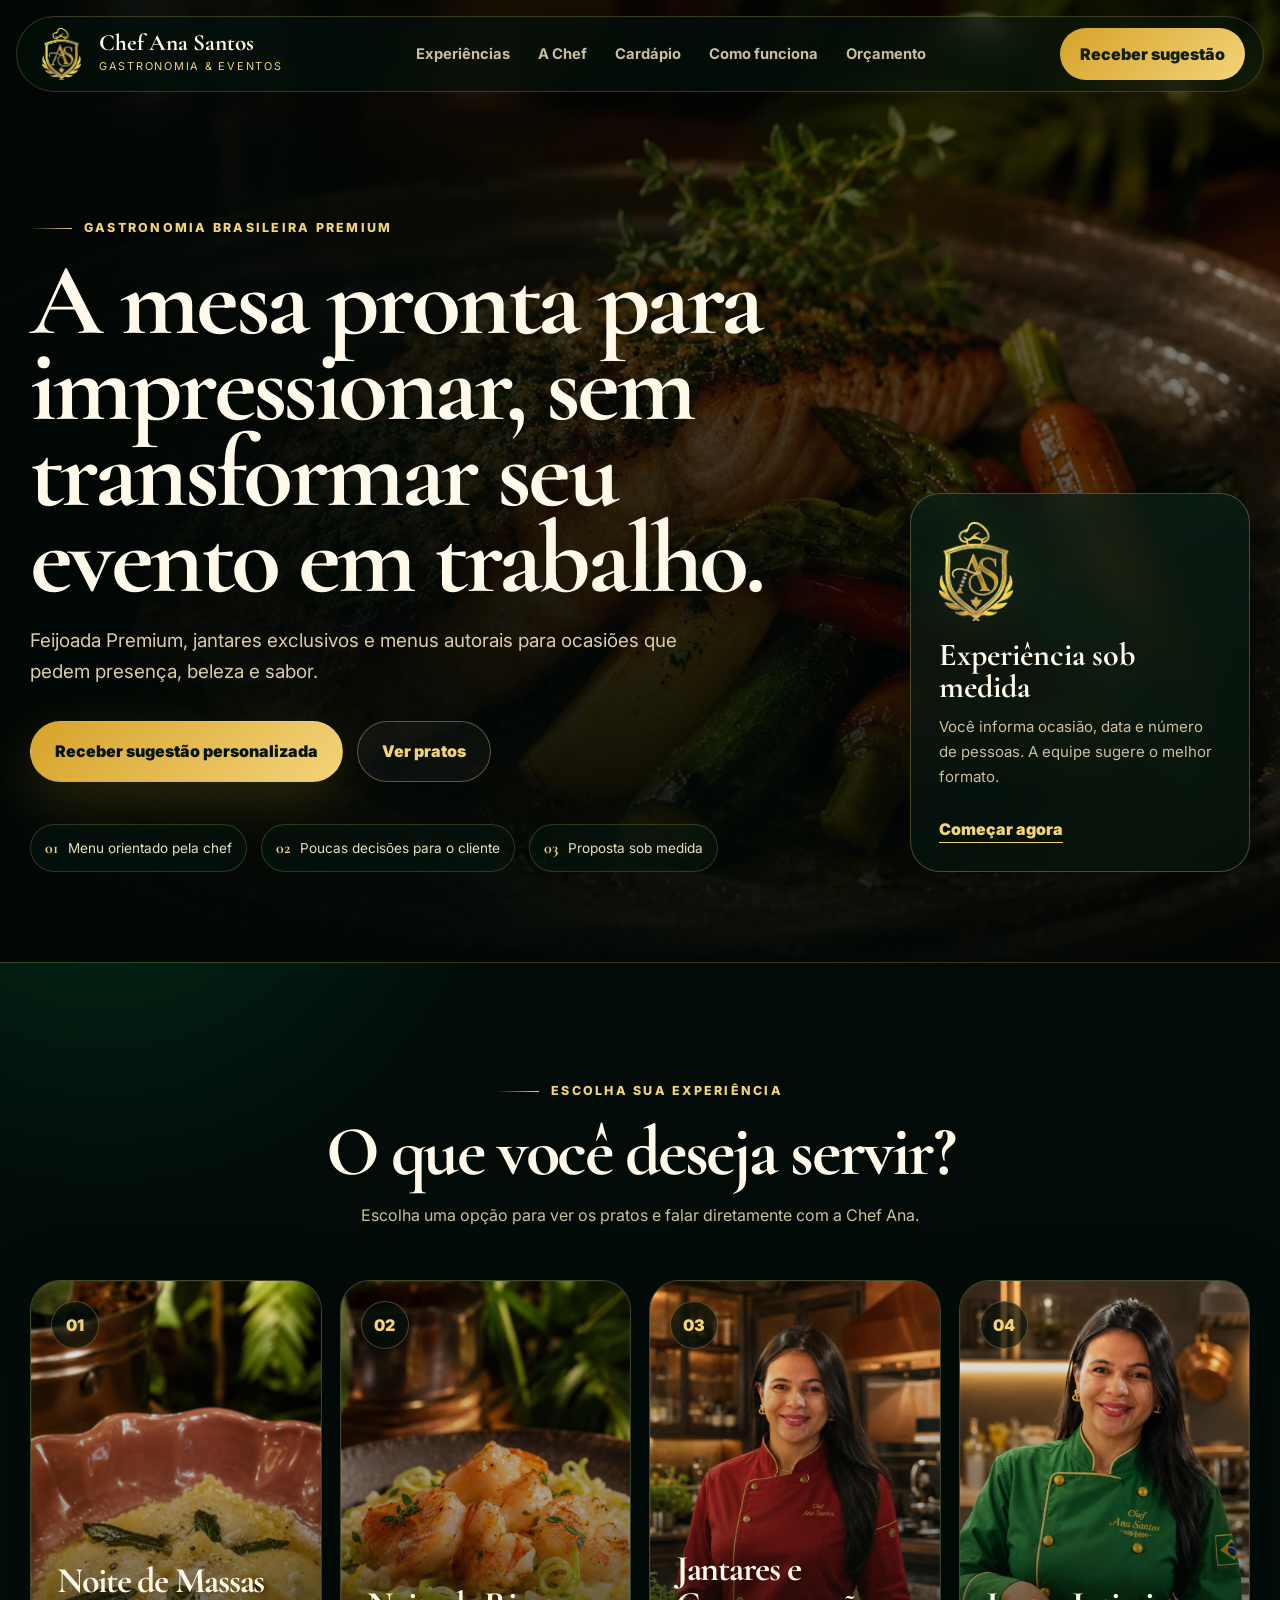
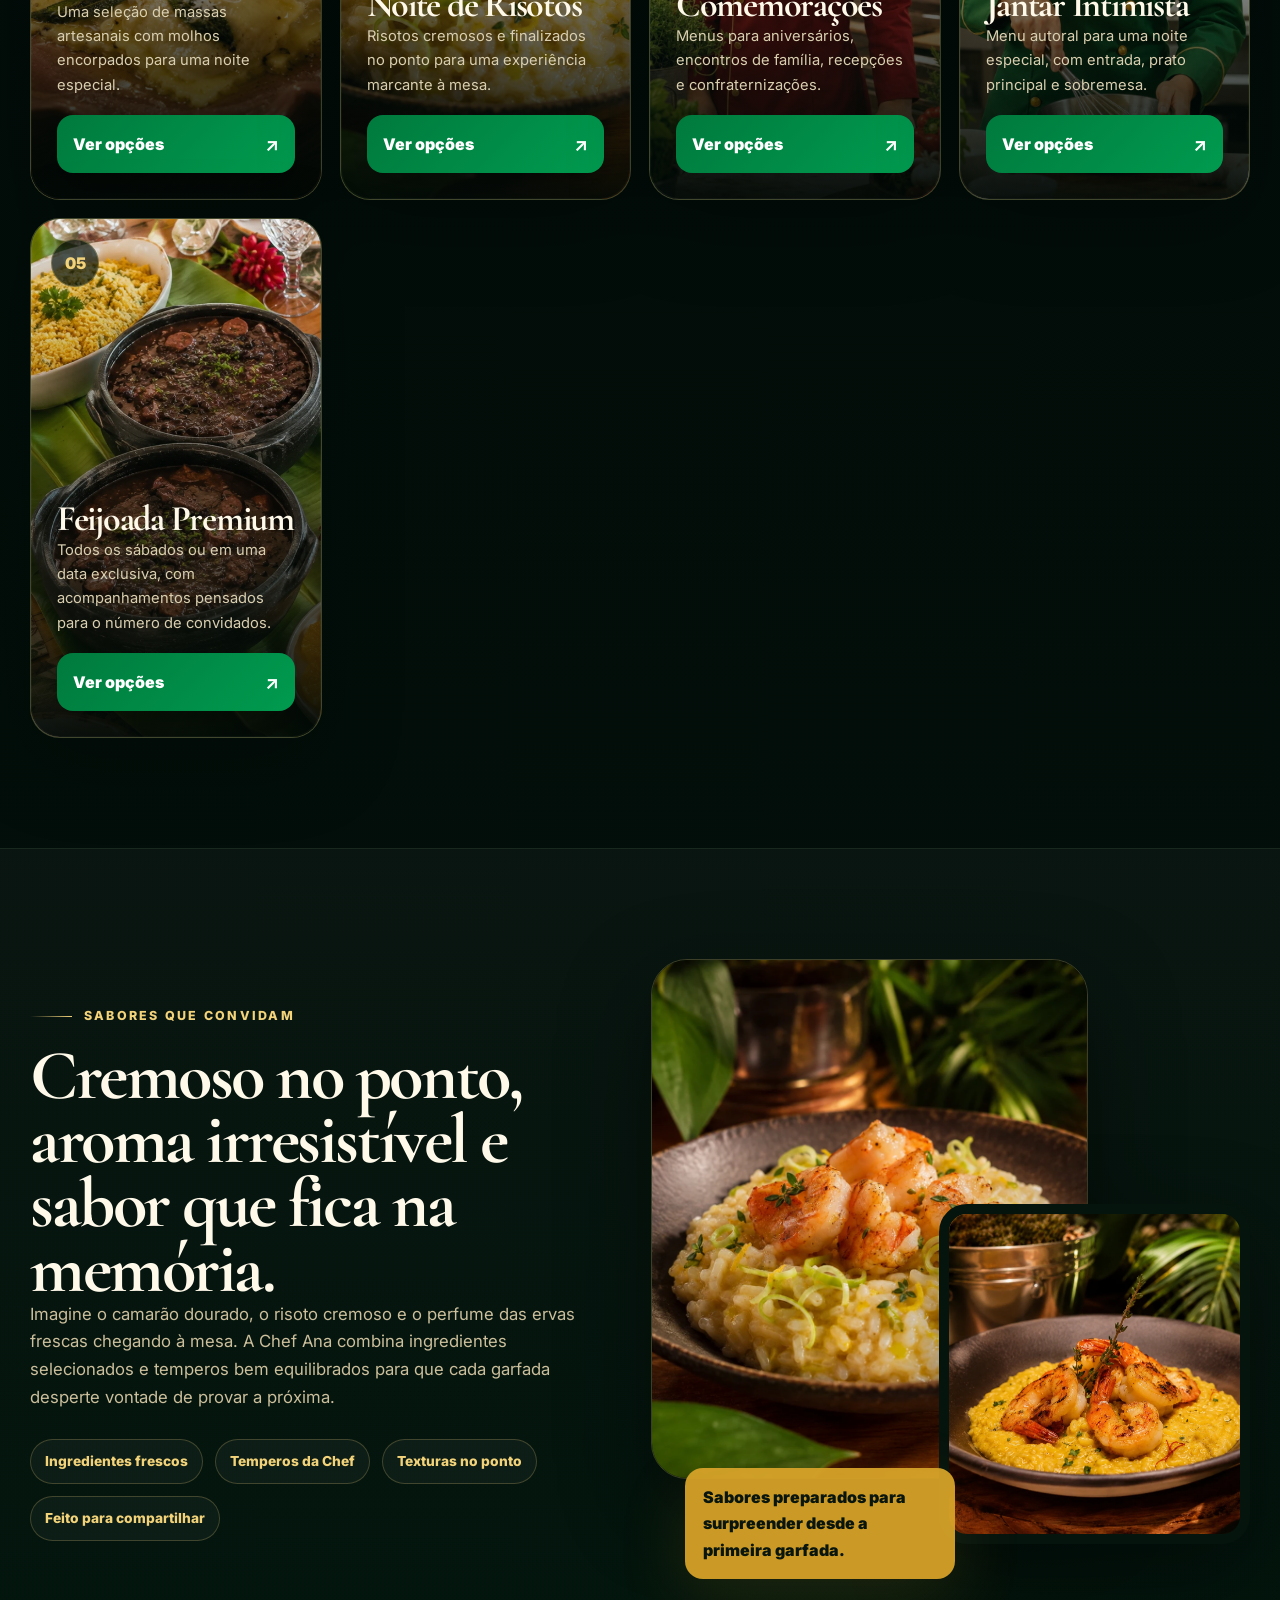
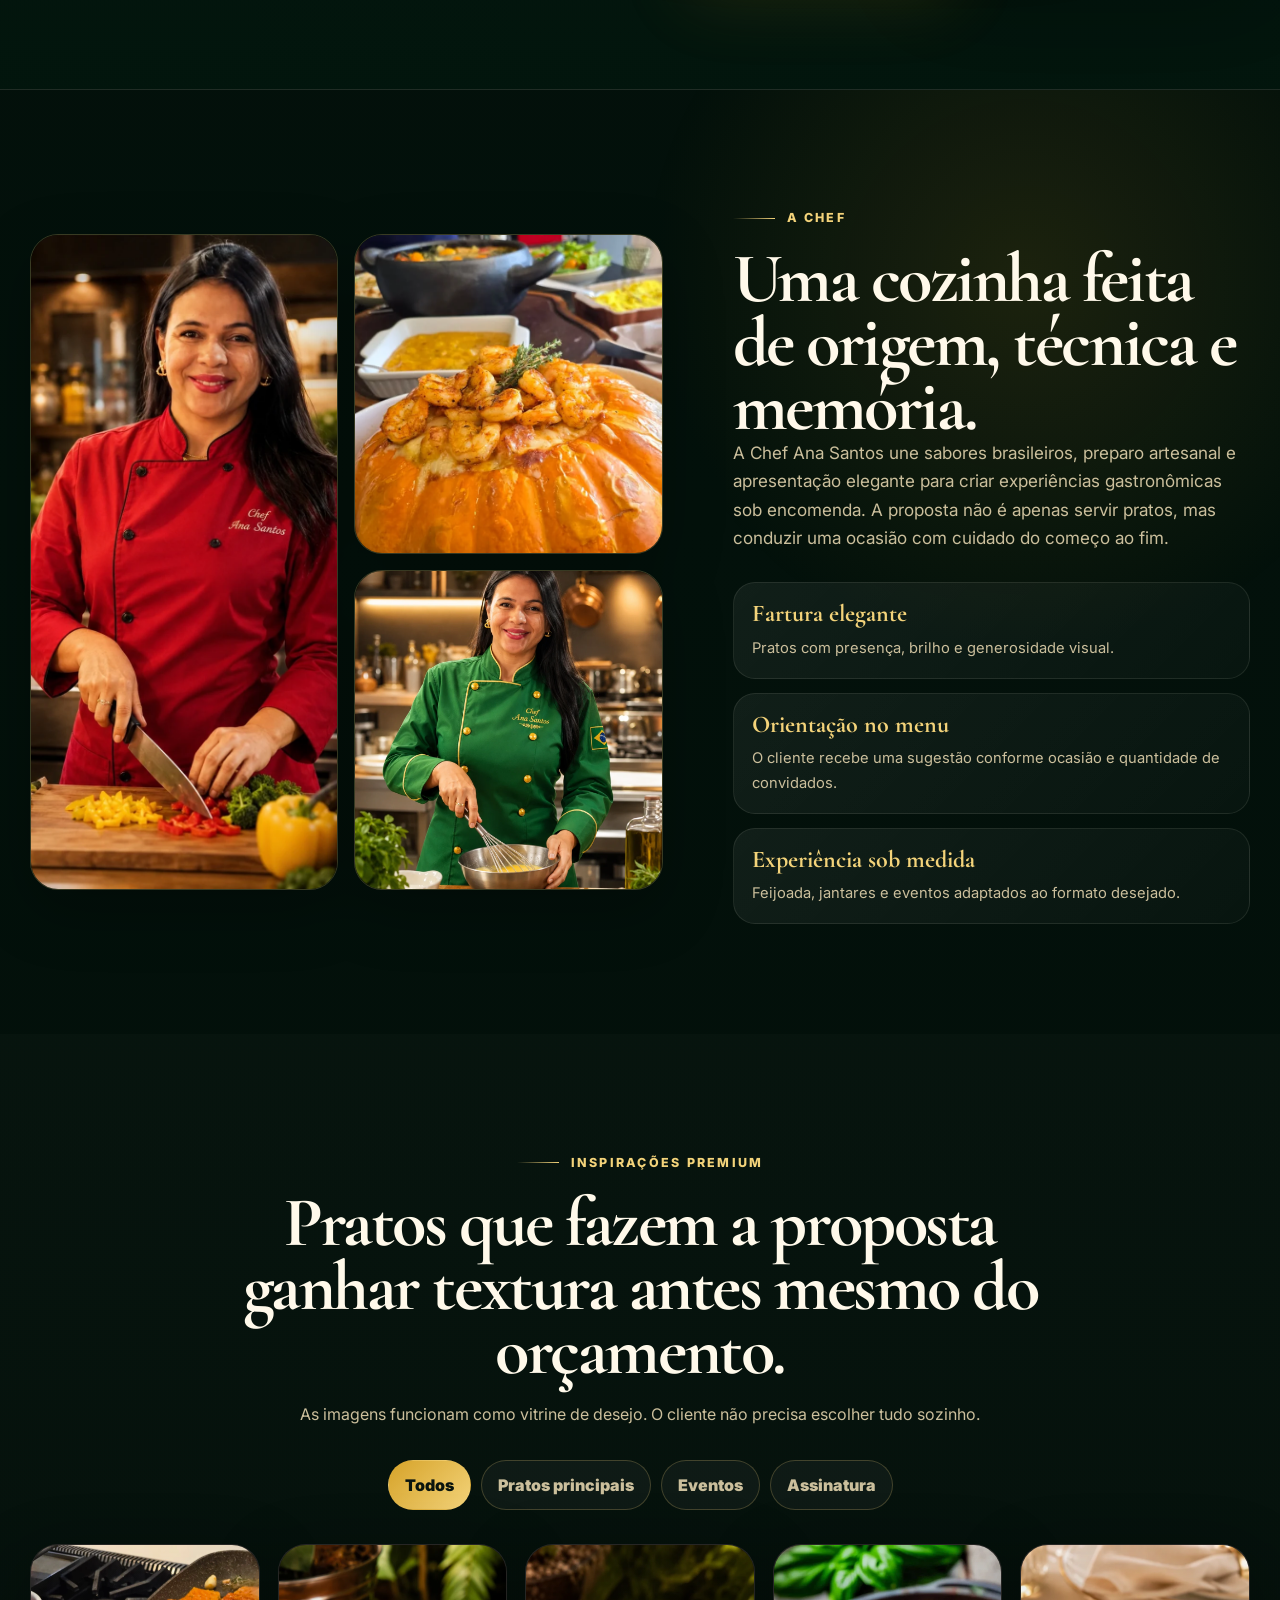
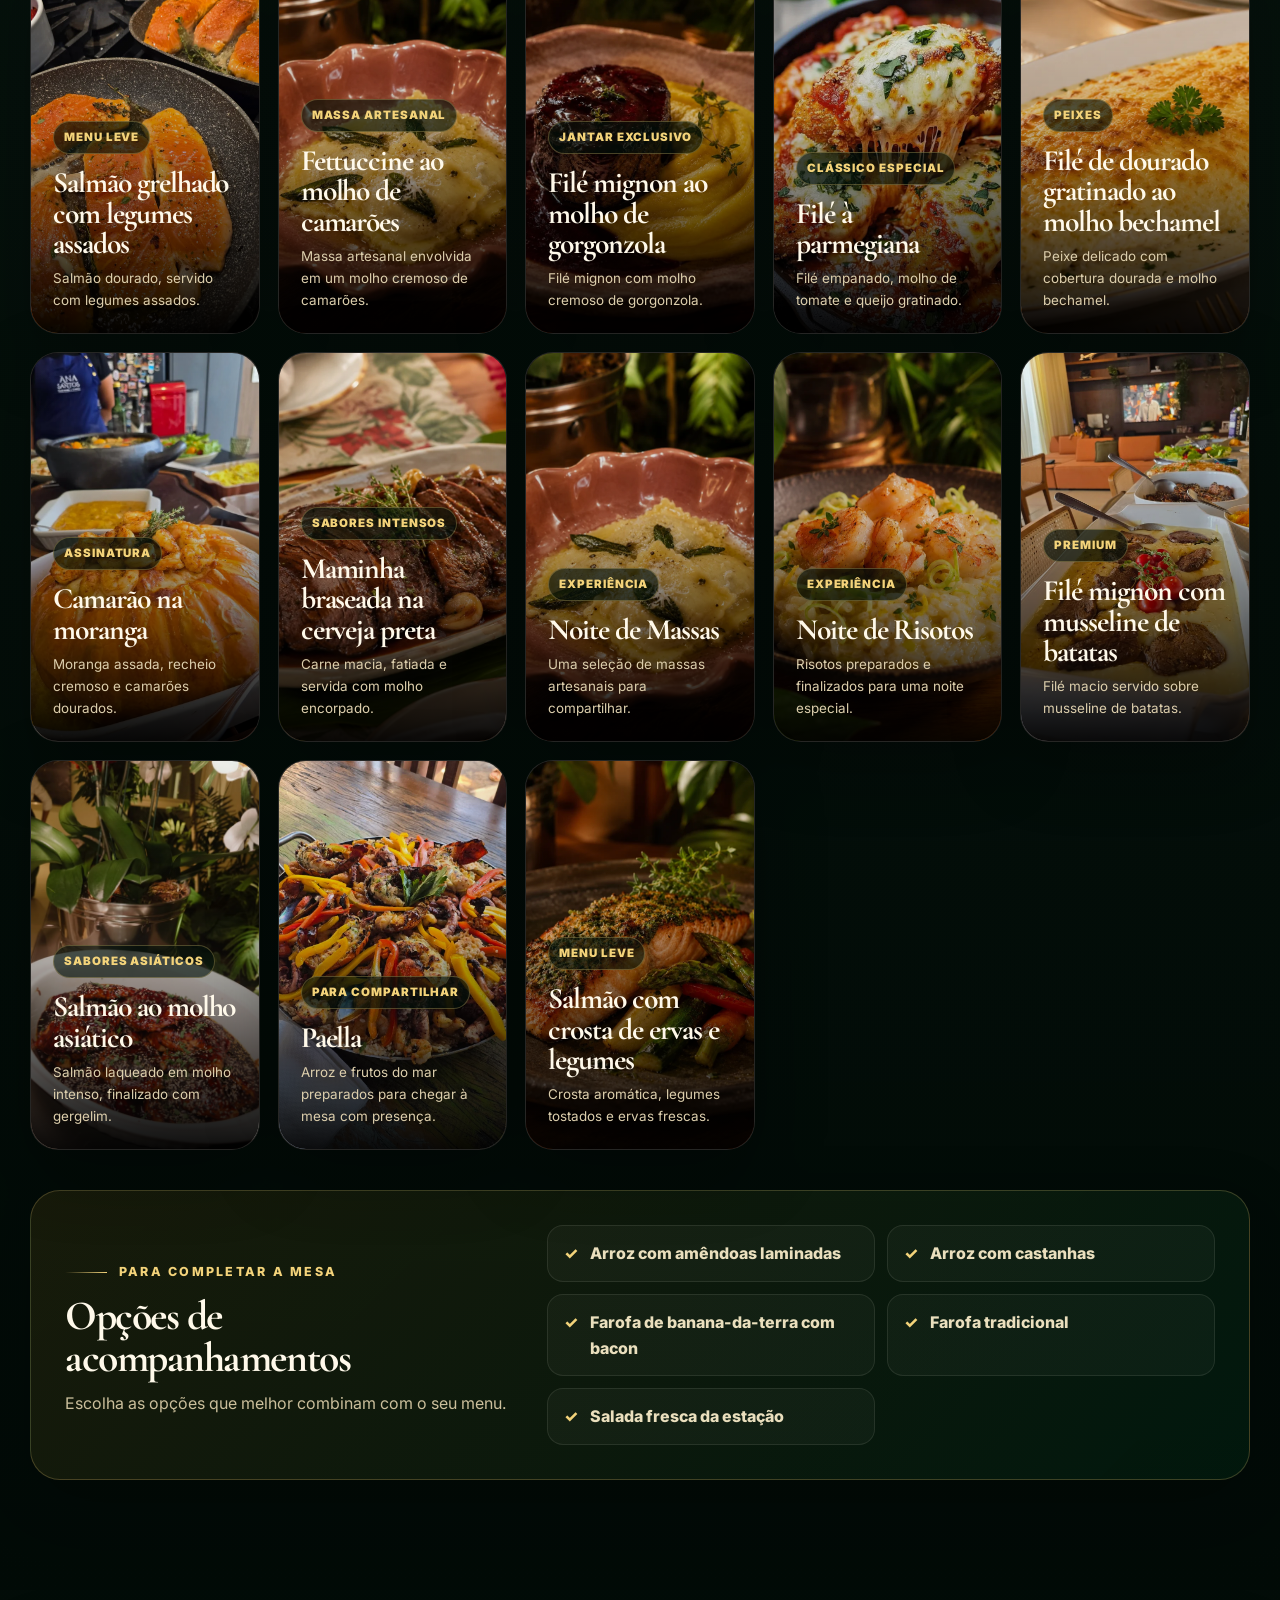
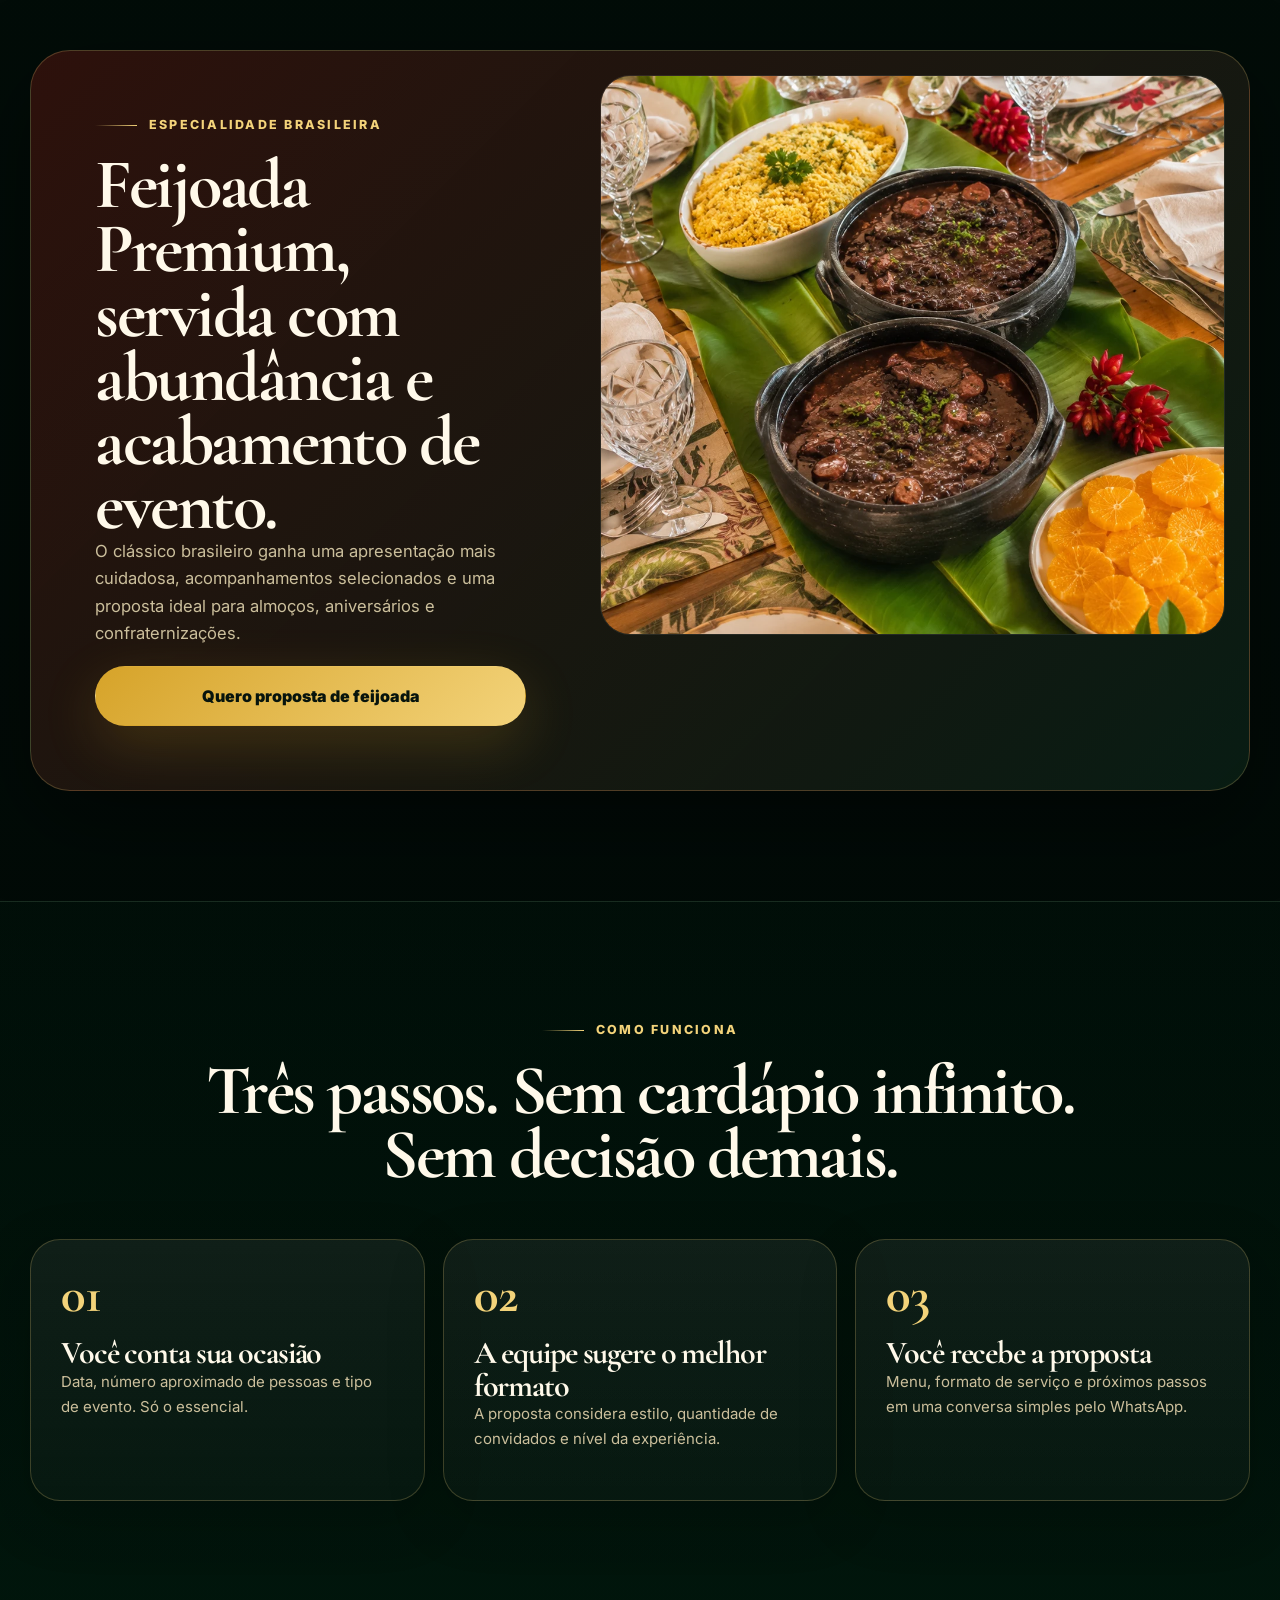
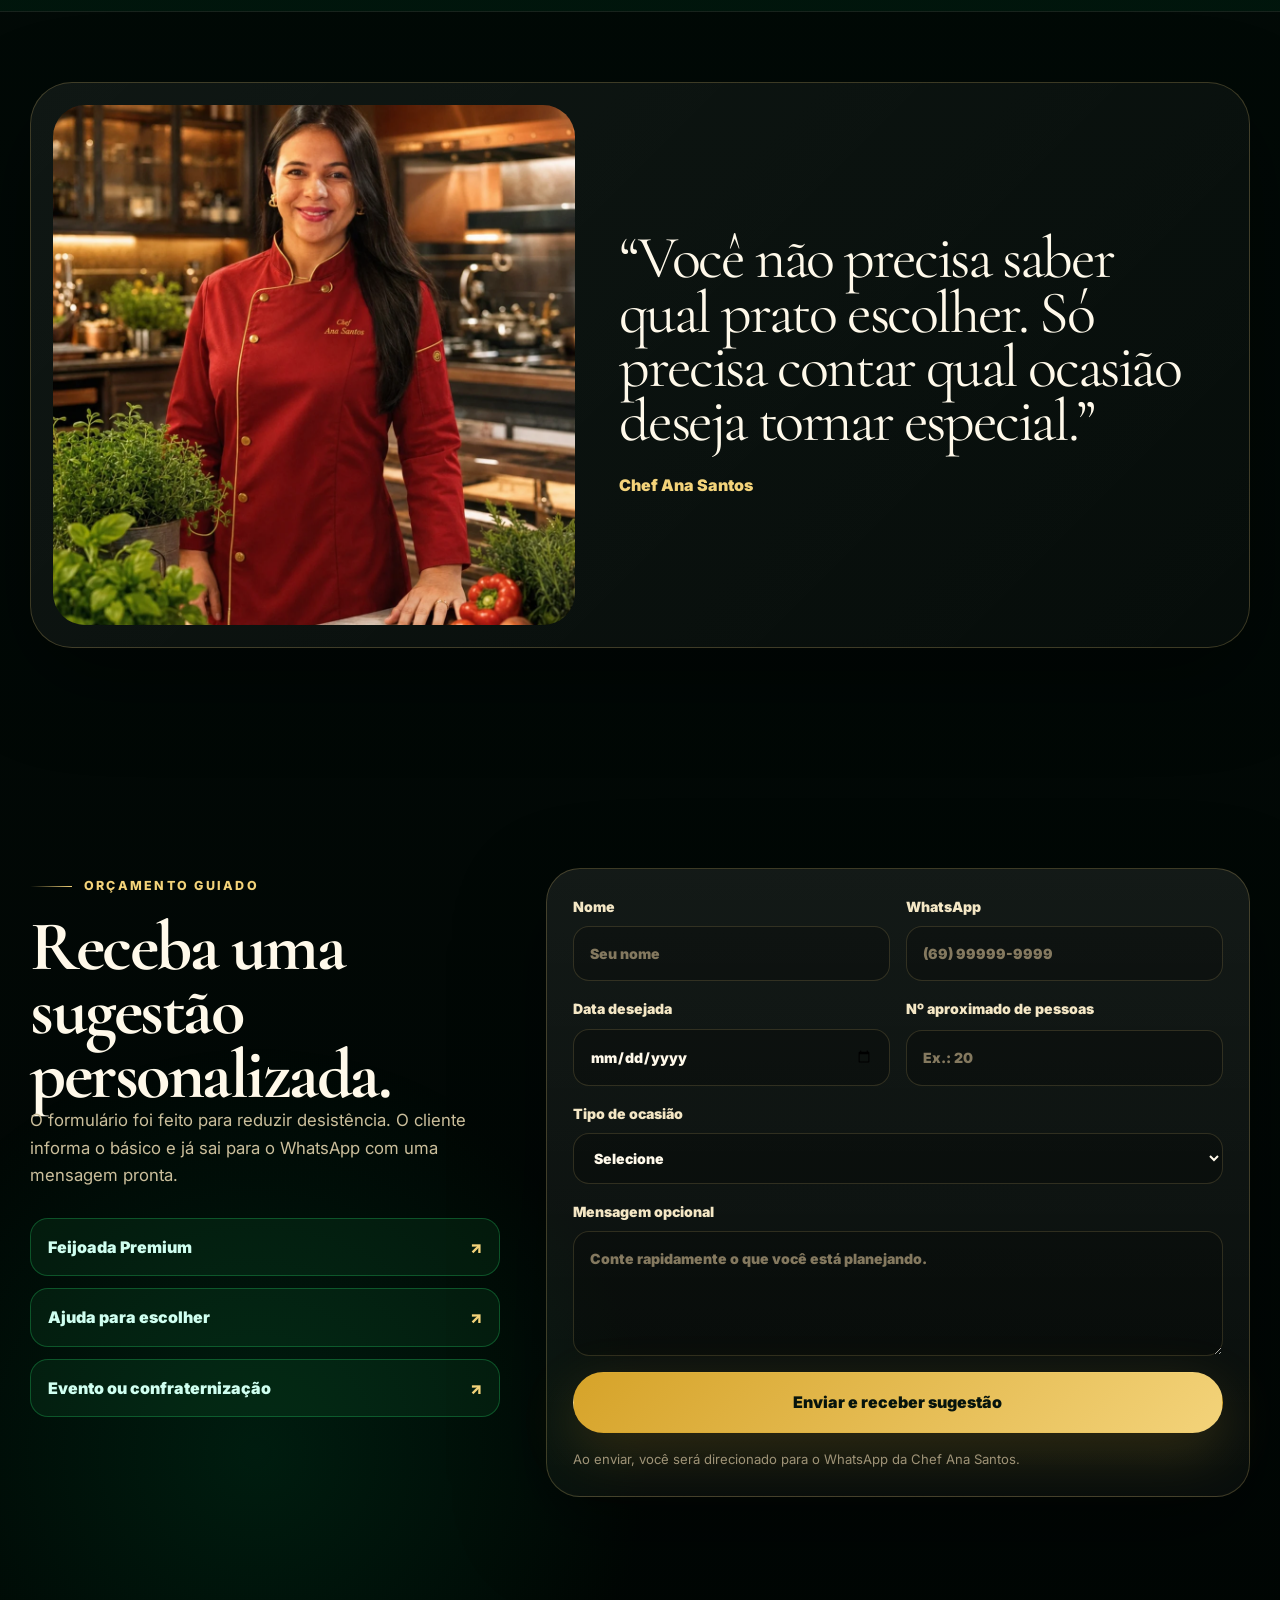
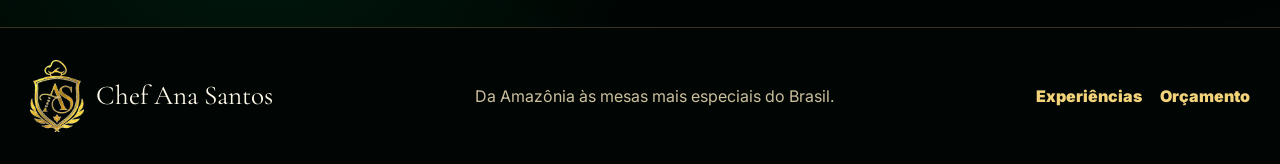
==== commit 47d5b428: "Reordena cards e adiciona Noite de Massas e Noite de Risotos" ====
--- a/index.html
+++ b/index.html
@@ -85,42 +85,52 @@
         </div>
 
         <div class="occasion-grid">
+          <a class="occasion-card" href="./experiencia.html?tipo=massas" aria-label="Ver opções de Noite de Massas">
+            <span class="card-number">01</span>
+            <div class="occasion-image"><img src="./ravioli-salvia.webp" alt="Seleção de massas artesanais da Chef Ana Santos" /></div>
+            <div class="occasion-content">
+              <h3>Noite de Massas</h3>
+              <p>Uma seleção de massas artesanais com molhos encorpados para uma noite especial.</p>
+              <span class="occasion-action">Ver opções <b aria-hidden="true">↗</b></span>
+            </div>
+          </a>
+
+          <a class="occasion-card" href="./experiencia.html?tipo=risotos" aria-label="Ver opções de Noite de Risotos">
+            <span class="card-number">02</span>
+            <div class="occasion-image"><img src="./risoto-camaroes.webp" alt="Risoto cremoso preparado pela Chef Ana Santos" /></div>
+            <div class="occasion-content">
+              <h3>Noite de Risotos</h3>
+              <p>Risotos cremosos e finalizados no ponto para uma experiência marcante à mesa.</p>
+              <span class="occasion-action">Ver opções <b aria-hidden="true">↗</b></span>
+            </div>
+          </a>
+
+          <a class="occasion-card" href="./experiencia.html?tipo=eventos" aria-label="Ver opções de Jantares e Comemorações">
+            <span class="card-number">03</span>
+            <div class="occasion-image"><img src="./chef-red-counter.webp" alt="Chef Ana Santos em cozinha profissional" /></div>
+            <div class="occasion-content">
+              <h3>Jantares e Comemorações</h3>
+              <p>Menus para aniversários, encontros de família, recepções e confraternizações.</p>
+              <span class="occasion-action">Ver opções <b aria-hidden="true">↗</b></span>
+            </div>
+          </a>
+
+          <a class="occasion-card" href="./experiencia.html?tipo=jantar" aria-label="Ver opções de Jantar Intimista">
+            <span class="card-number">04</span>
+            <div class="occasion-image"><img src="./chef-green.webp" alt="Chef Ana Santos de doma verde em ação na cozinha" /></div>
+            <div class="occasion-content">
+              <h3>Jantar Intimista</h3>
+              <p>Menu autoral para uma noite especial, com entrada, prato principal e sobremesa.</p>
+              <span class="occasion-action">Ver opções <b aria-hidden="true">↗</b></span>
+            </div>
+          </a>
+
           <a class="occasion-card" href="./experiencia.html?tipo=feijoada" aria-label="Ver opções de Feijoada Premium">
-            <span class="card-number">01</span>
+            <span class="card-number">05</span>
             <div class="occasion-image"><img src="./feijoada-cards.webp" alt="Feijoada da Chef Ana Santos servida à mesa" /></div>
             <div class="occasion-content">
               <h3>Feijoada Premium</h3>
               <p>Todos os sábados ou em uma data exclusiva, com acompanhamentos pensados para o número de convidados.</p>
-              <span class="occasion-action">Ver opções <b aria-hidden="true">↗</b></span>
-            </div>
-          </a>
-
-          <a class="occasion-card" href="./experiencia.html?tipo=eventos" aria-label="Ver opções para Eventos e comemorações">
-            <span class="card-number">02</span>
-            <div class="occasion-image"><img src="./chef-red-counter.webp" alt="Chef Ana Santos em cozinha profissional" /></div>
-            <div class="occasion-content">
-              <h3>Eventos e comemorações</h3>
-              <p>Menus para aniversários, encontros de família, recepções e confraternizações.</p>
-              <span class="occasion-action">Ver opções <b aria-hidden="true">↗</b></span>
-            </div>
-          </a>
-
-          <a class="occasion-card" href="./experiencia.html?tipo=jantar" aria-label="Ver opções de Jantar Intimista">
-            <span class="card-number">03</span>
-            <div class="occasion-image"><img src="./chef-green.webp" alt="Chef Ana Santos de doma verde em ação na cozinha" /></div>
-            <div class="occasion-content">
-              <h3>Jantar Intimista</h3>
-              <p>Menu autoral para uma noite especial, com entrada, prato principal e sobremesa.</p>
-              <span class="occasion-action">Ver opções <b aria-hidden="true">↗</b></span>
-            </div>
-          </a>
-
-          <a class="occasion-card" href="./experiencia.html?tipo=finalizacao" aria-label="Ver opções de pratos com finalização em casa">
-            <span class="card-number">04</span>
-            <div class="occasion-image"><img src="./file-parmegiana.webp" alt="Filé à parmegiana com queijo gratinado" /></div>
-            <div class="occasion-content">
-              <h3>Pratos com finalização em casa</h3>
-              <p>Receba tudo preparado, com instruções simples para finalizar e servir no melhor ponto.</p>
               <span class="occasion-action">Ver opções <b aria-hidden="true">↗</b></span>
             </div>
           </a>
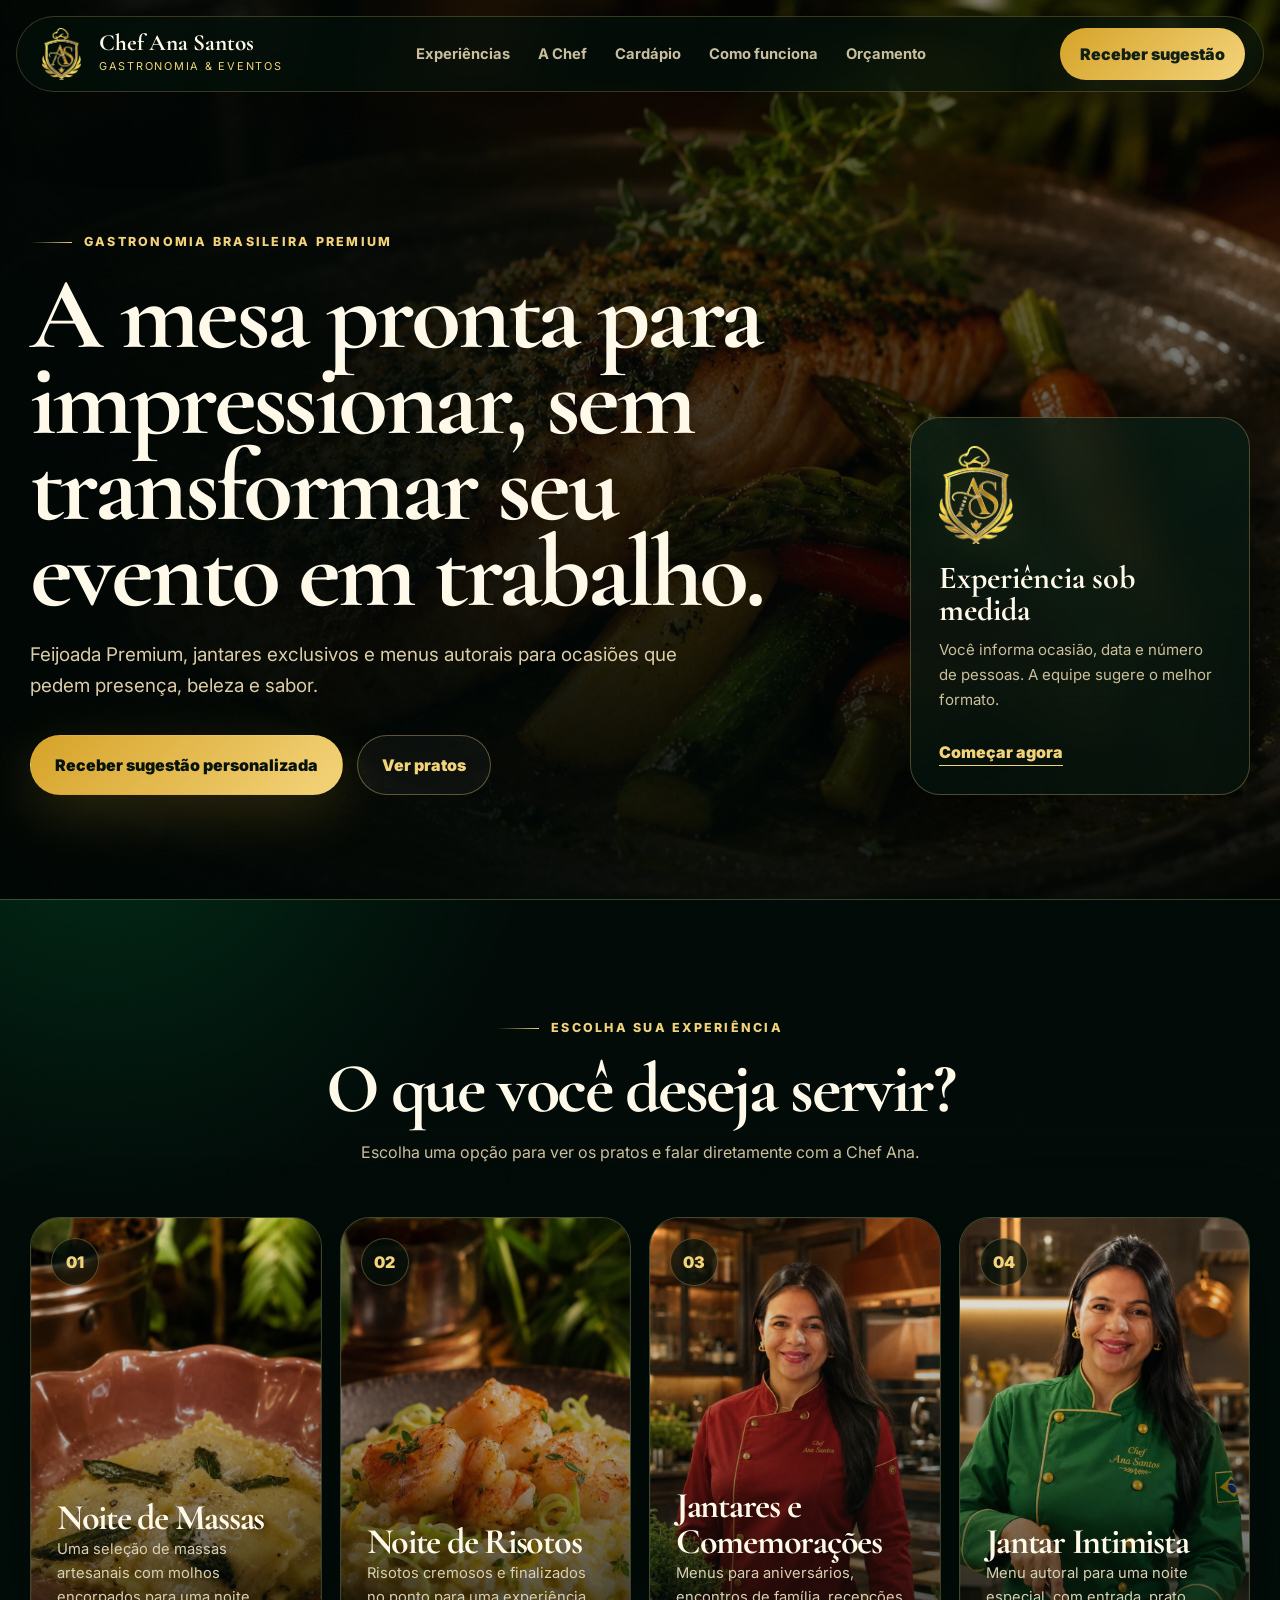
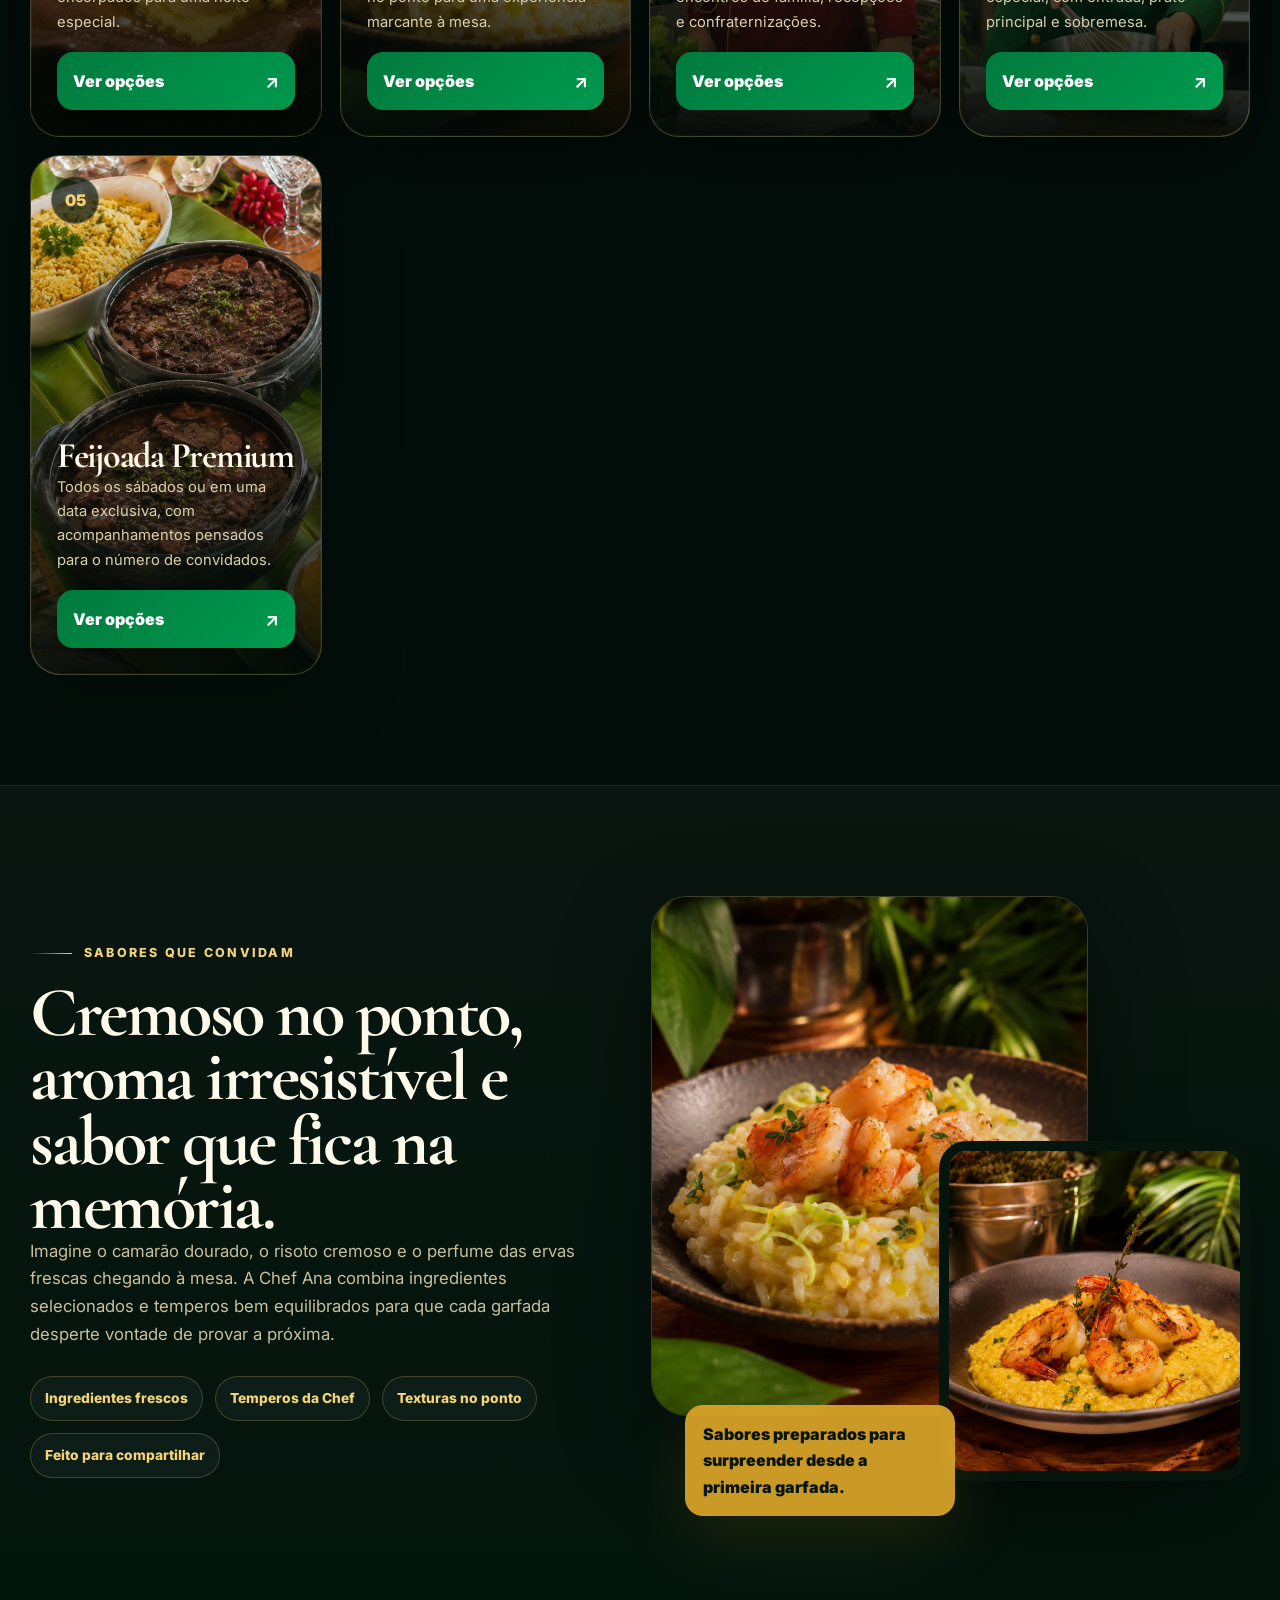
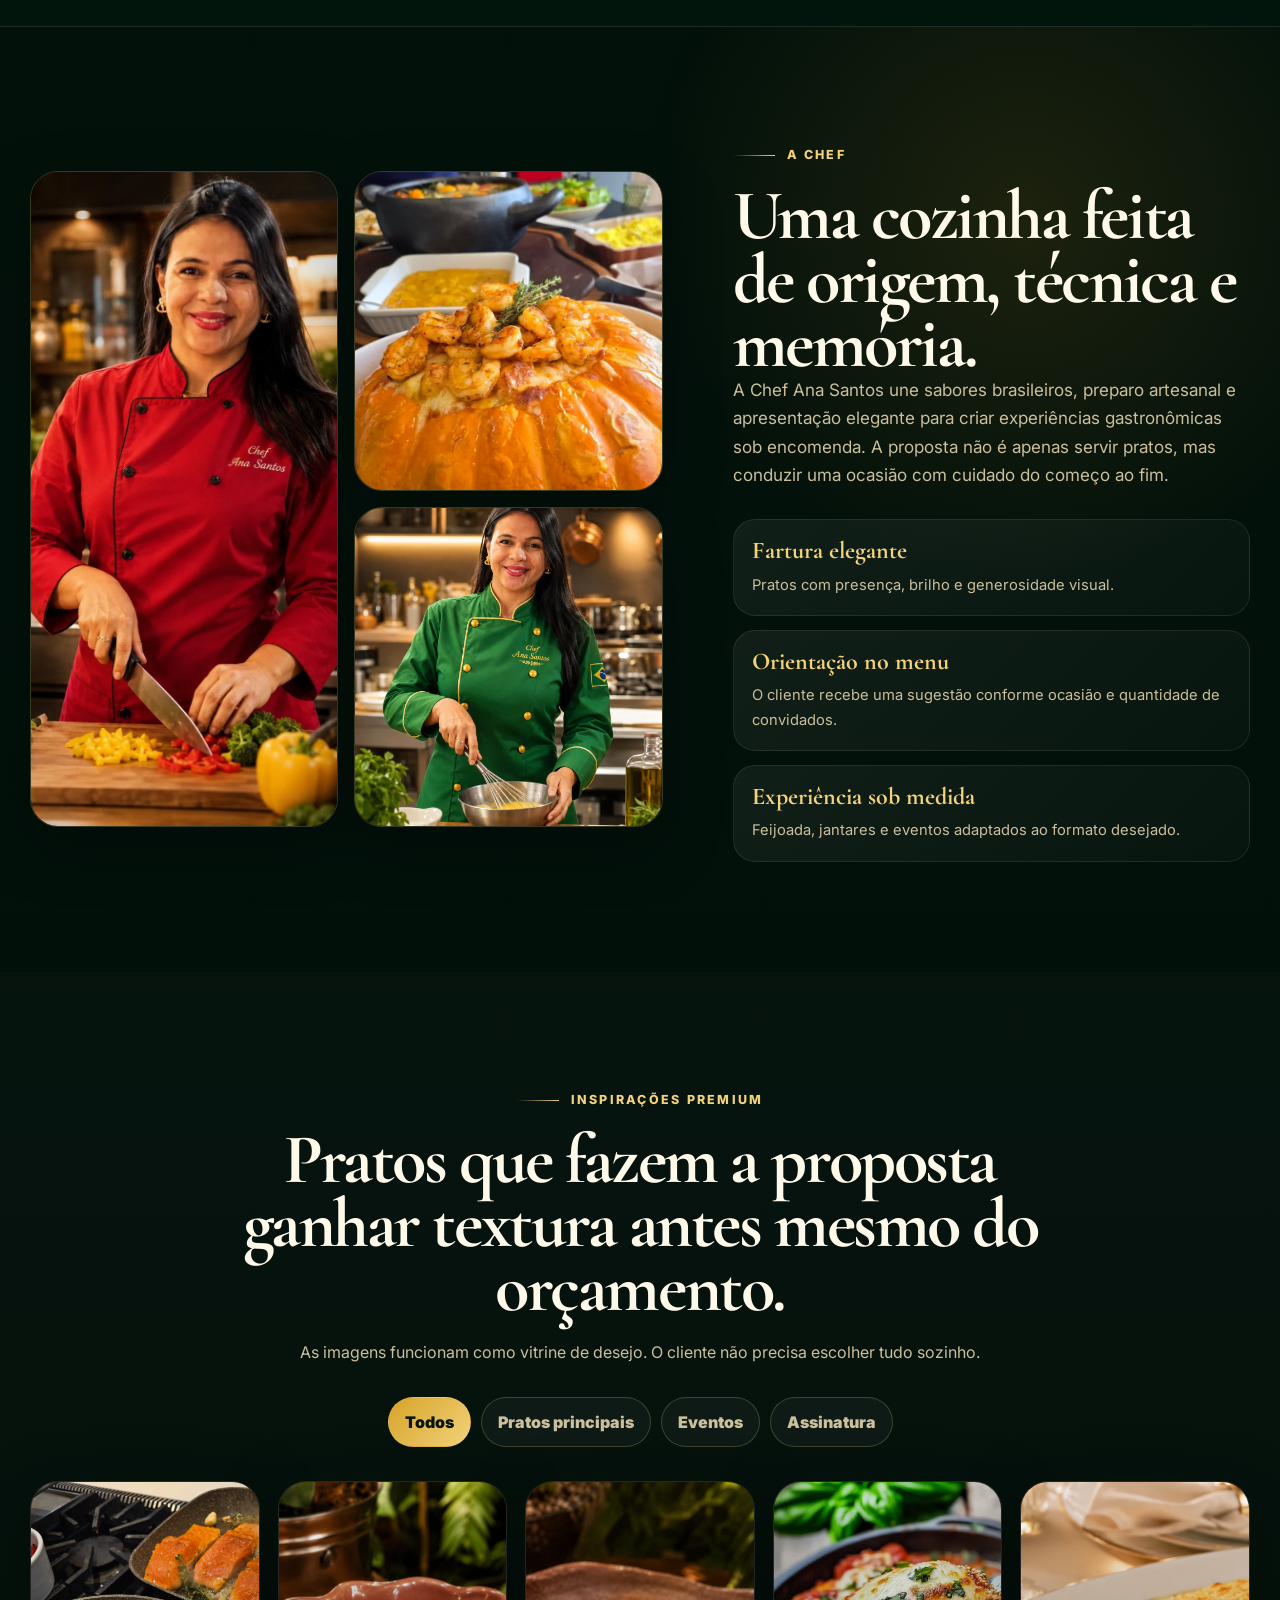
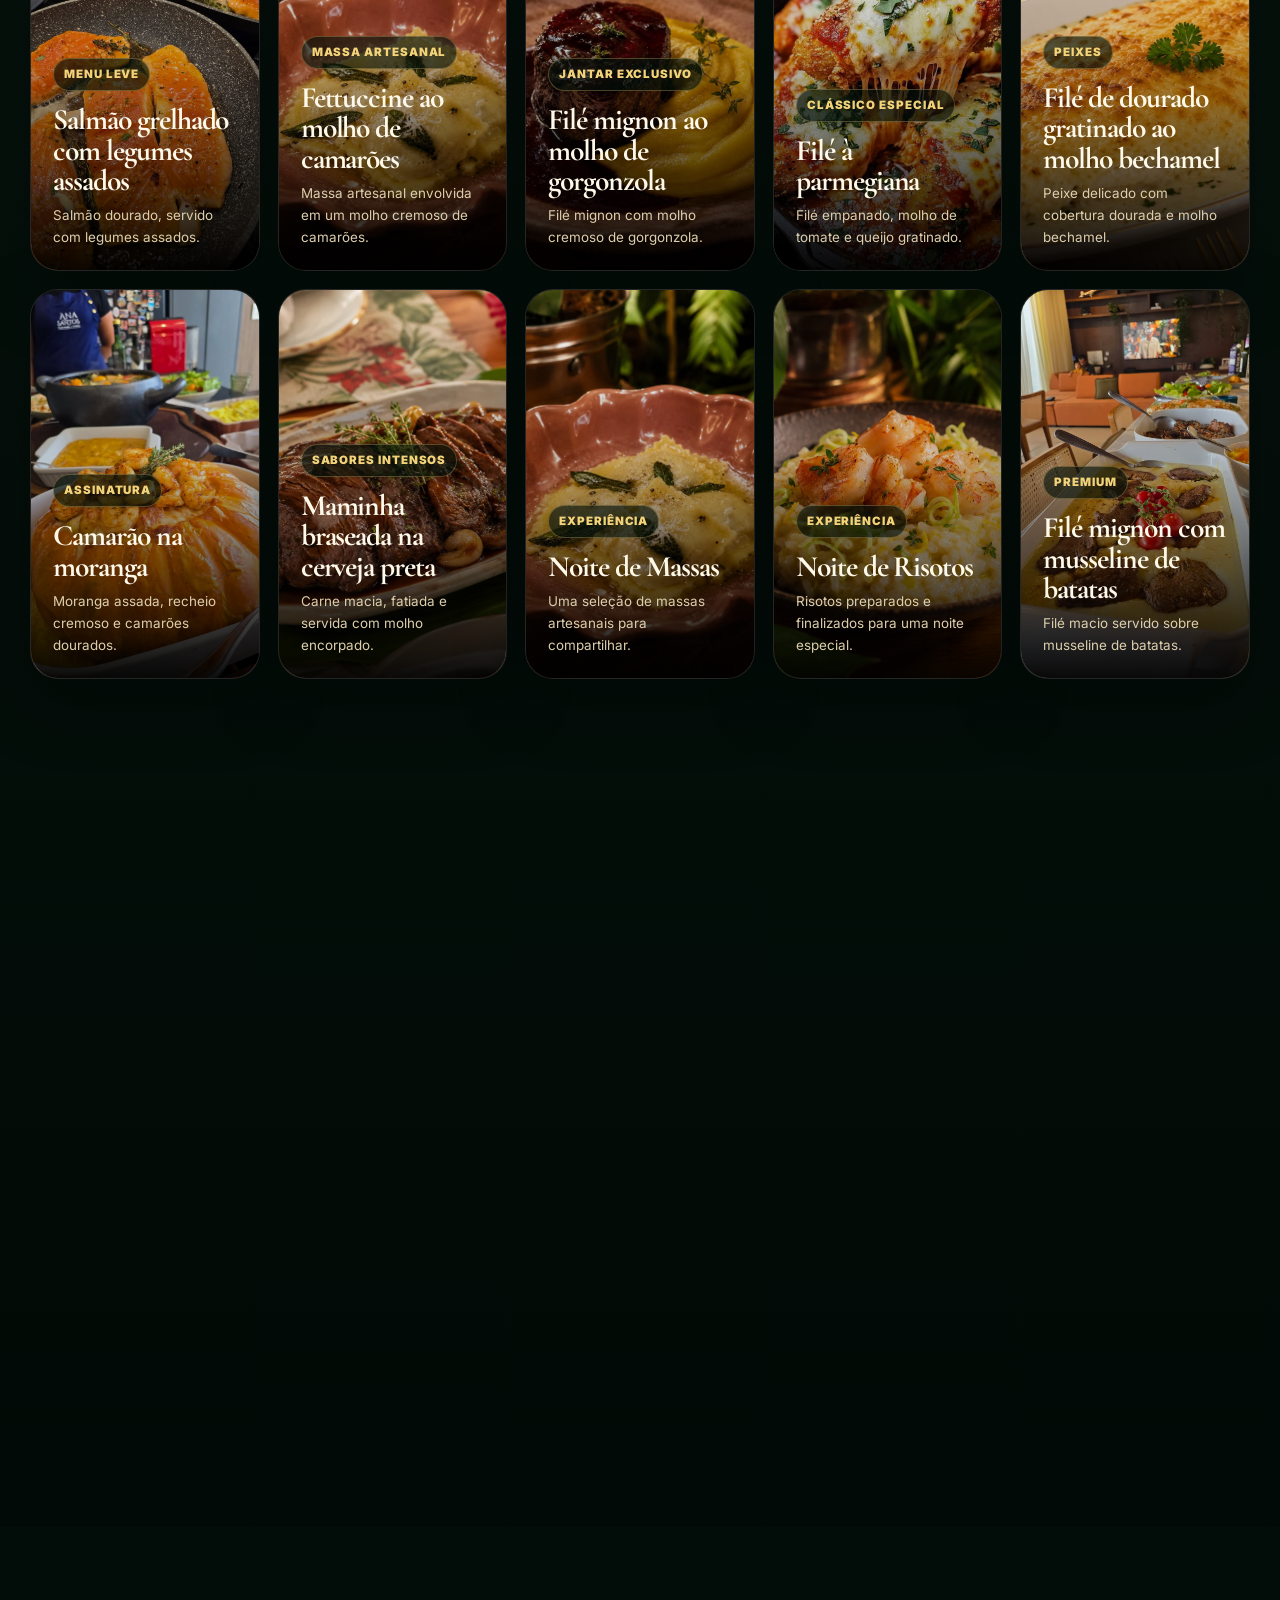
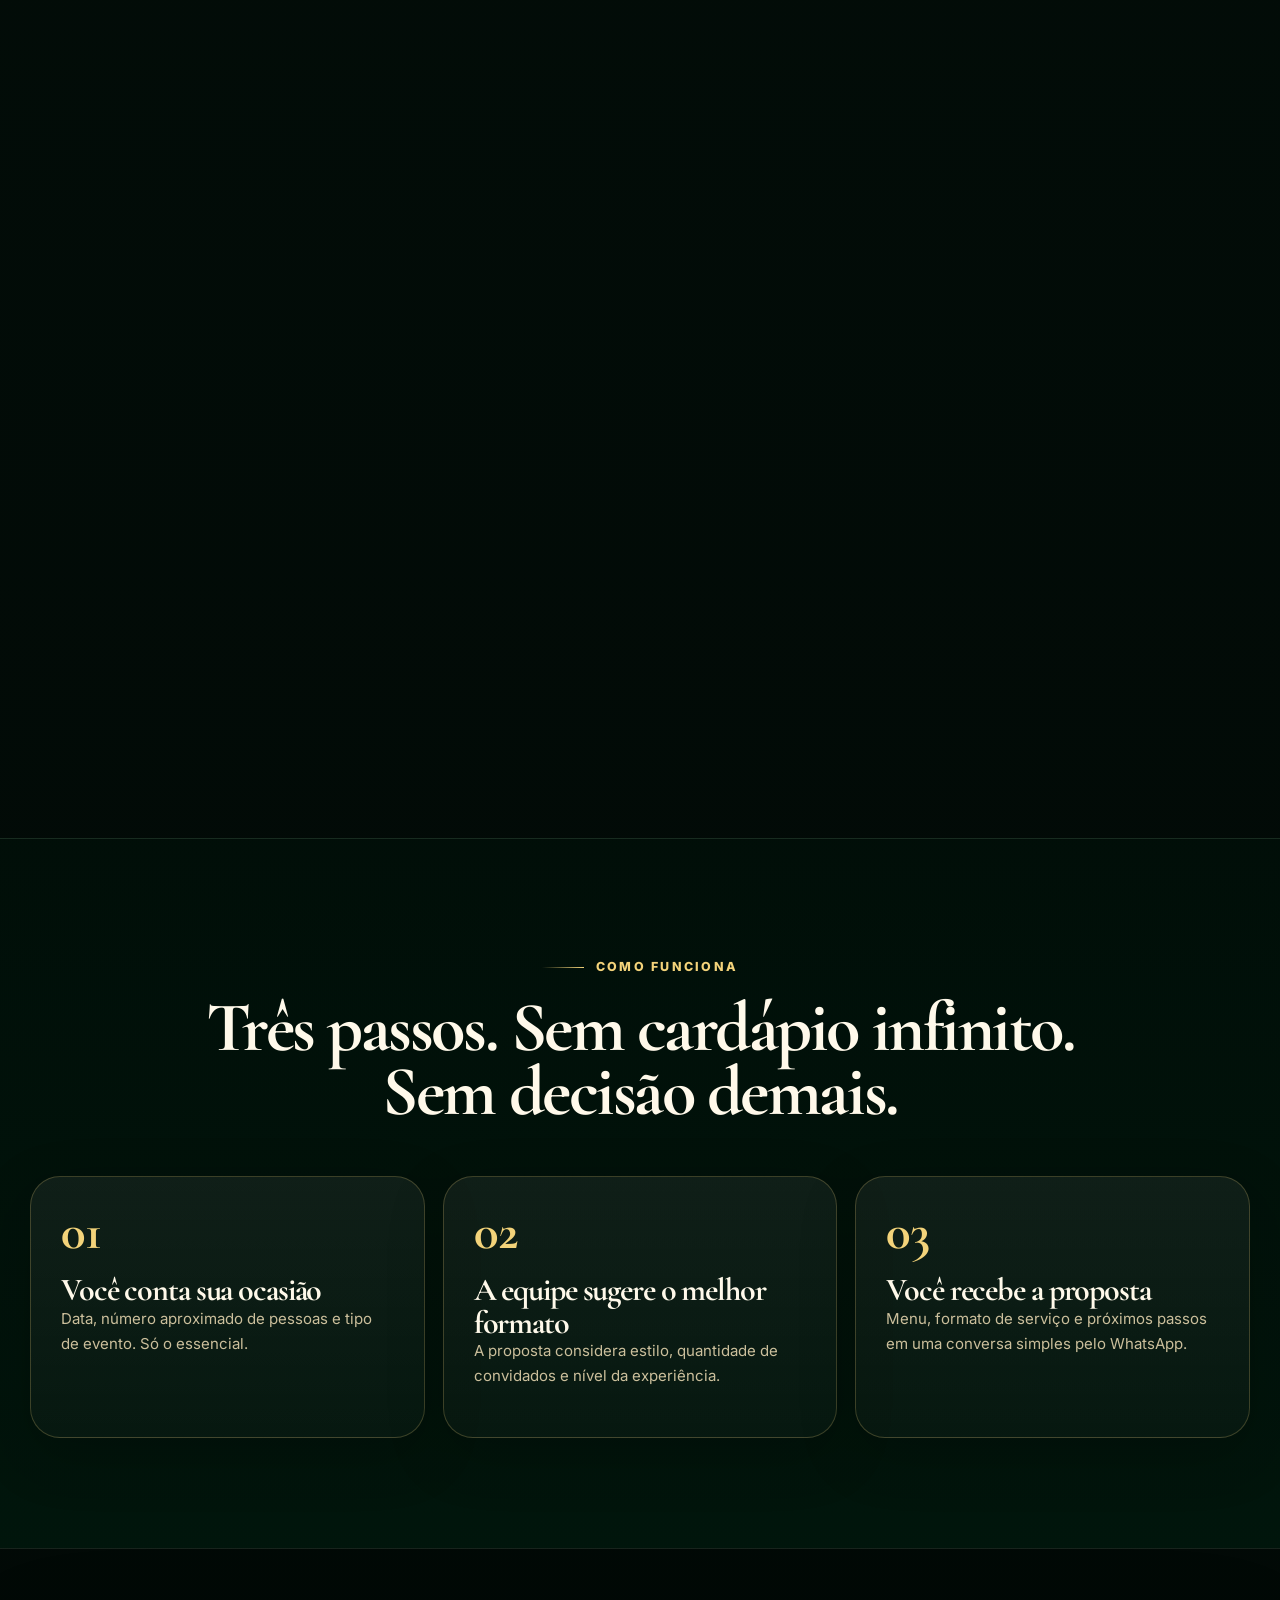
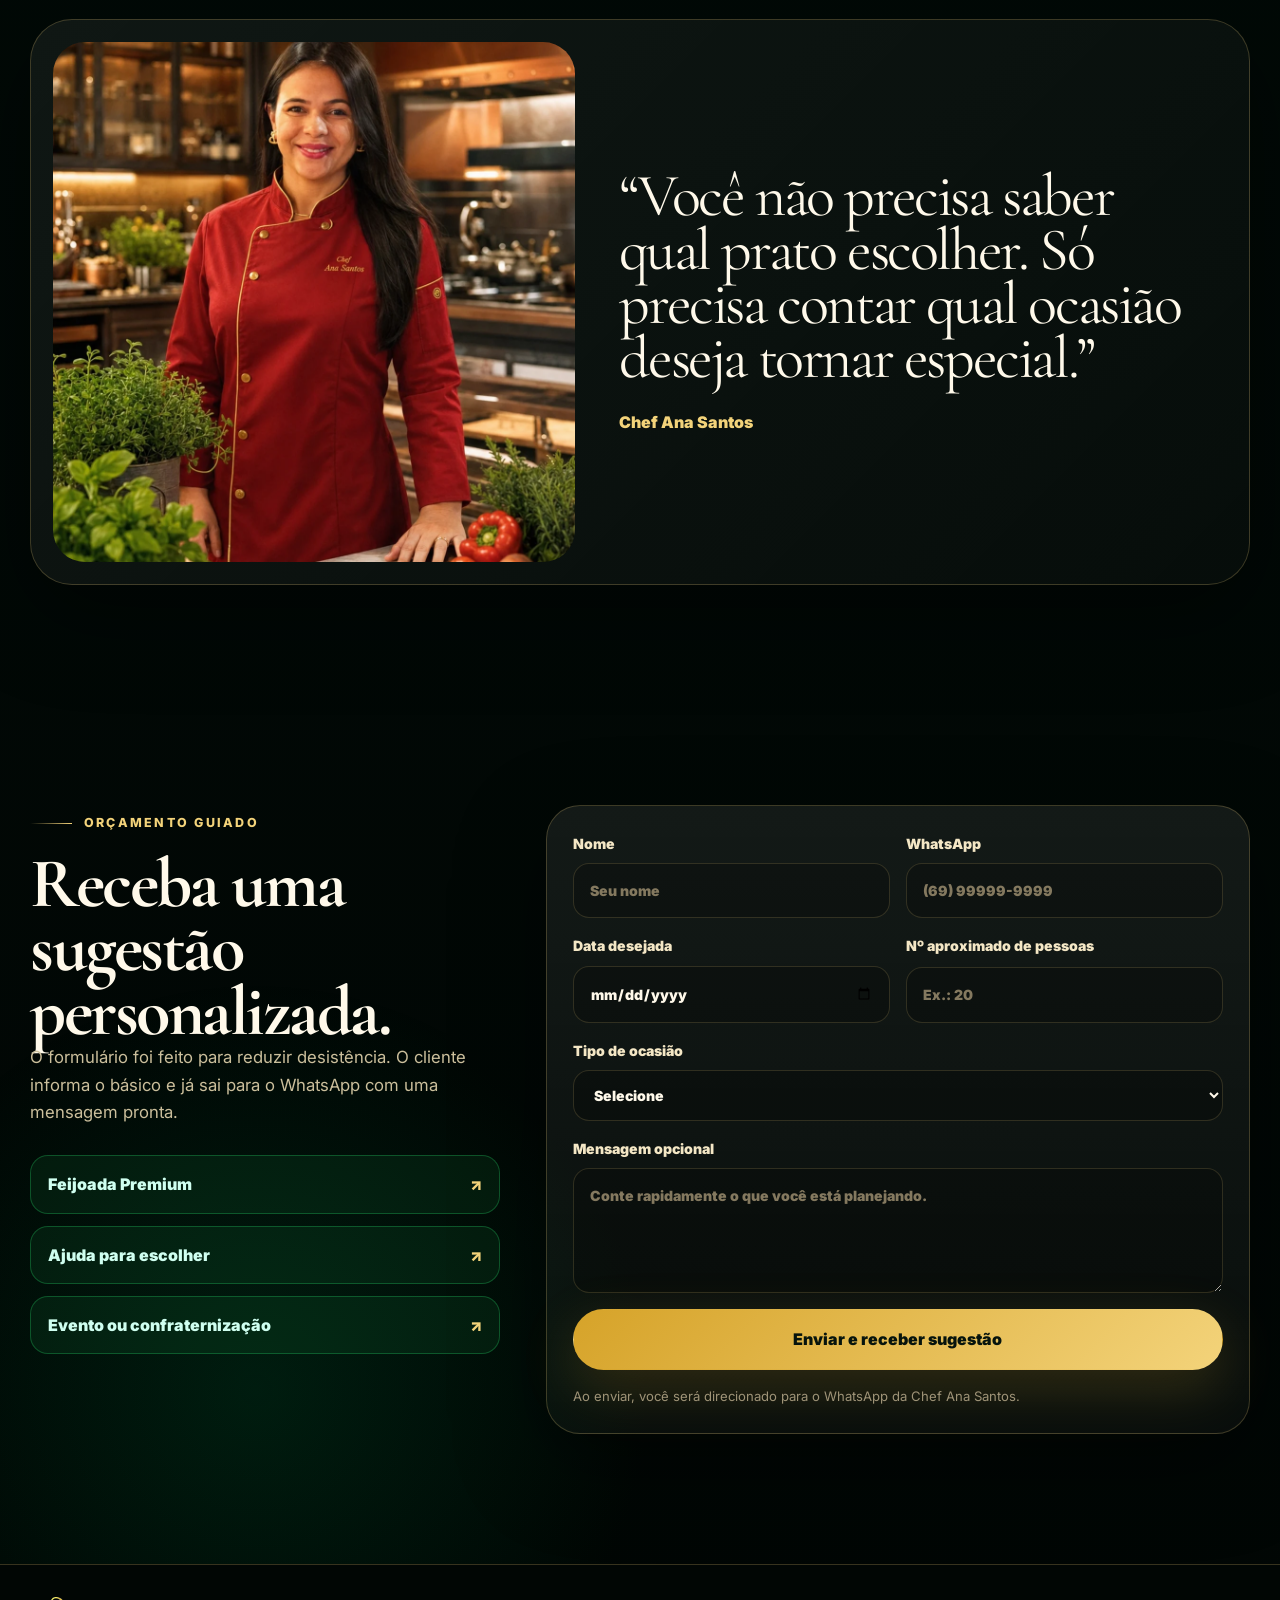
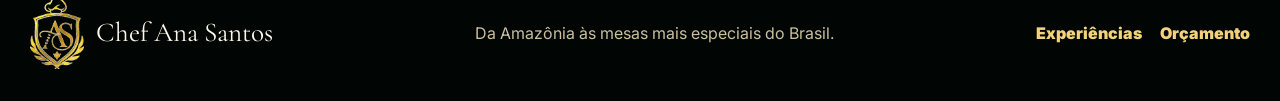
==== commit bff70f8a: "Remove selos 01/02/03 do hero Removed the micro-proof section highlighting Chef Ana Santos' differen" ====
--- a/index.html
+++ b/index.html
@@ -59,12 +59,6 @@
             <a class="btn btn-primary" href="#orcamento">Receber sugestão personalizada</a>
             <a class="btn btn-outline" href="#cardapio">Ver pratos</a>
           </div>
-
-          <div class="micro-proof" aria-label="Diferenciais da Chef Ana Santos">
-            <span><b>01</b> Menu orientado pela chef</span>
-            <span><b>02</b> Poucas decisões para o cliente</span>
-            <span><b>03</b> Proposta sob medida</span>
-          </div>
         </div>
 
         <aside class="hero-panel reveal delay-1" aria-label="Resumo da experiência">
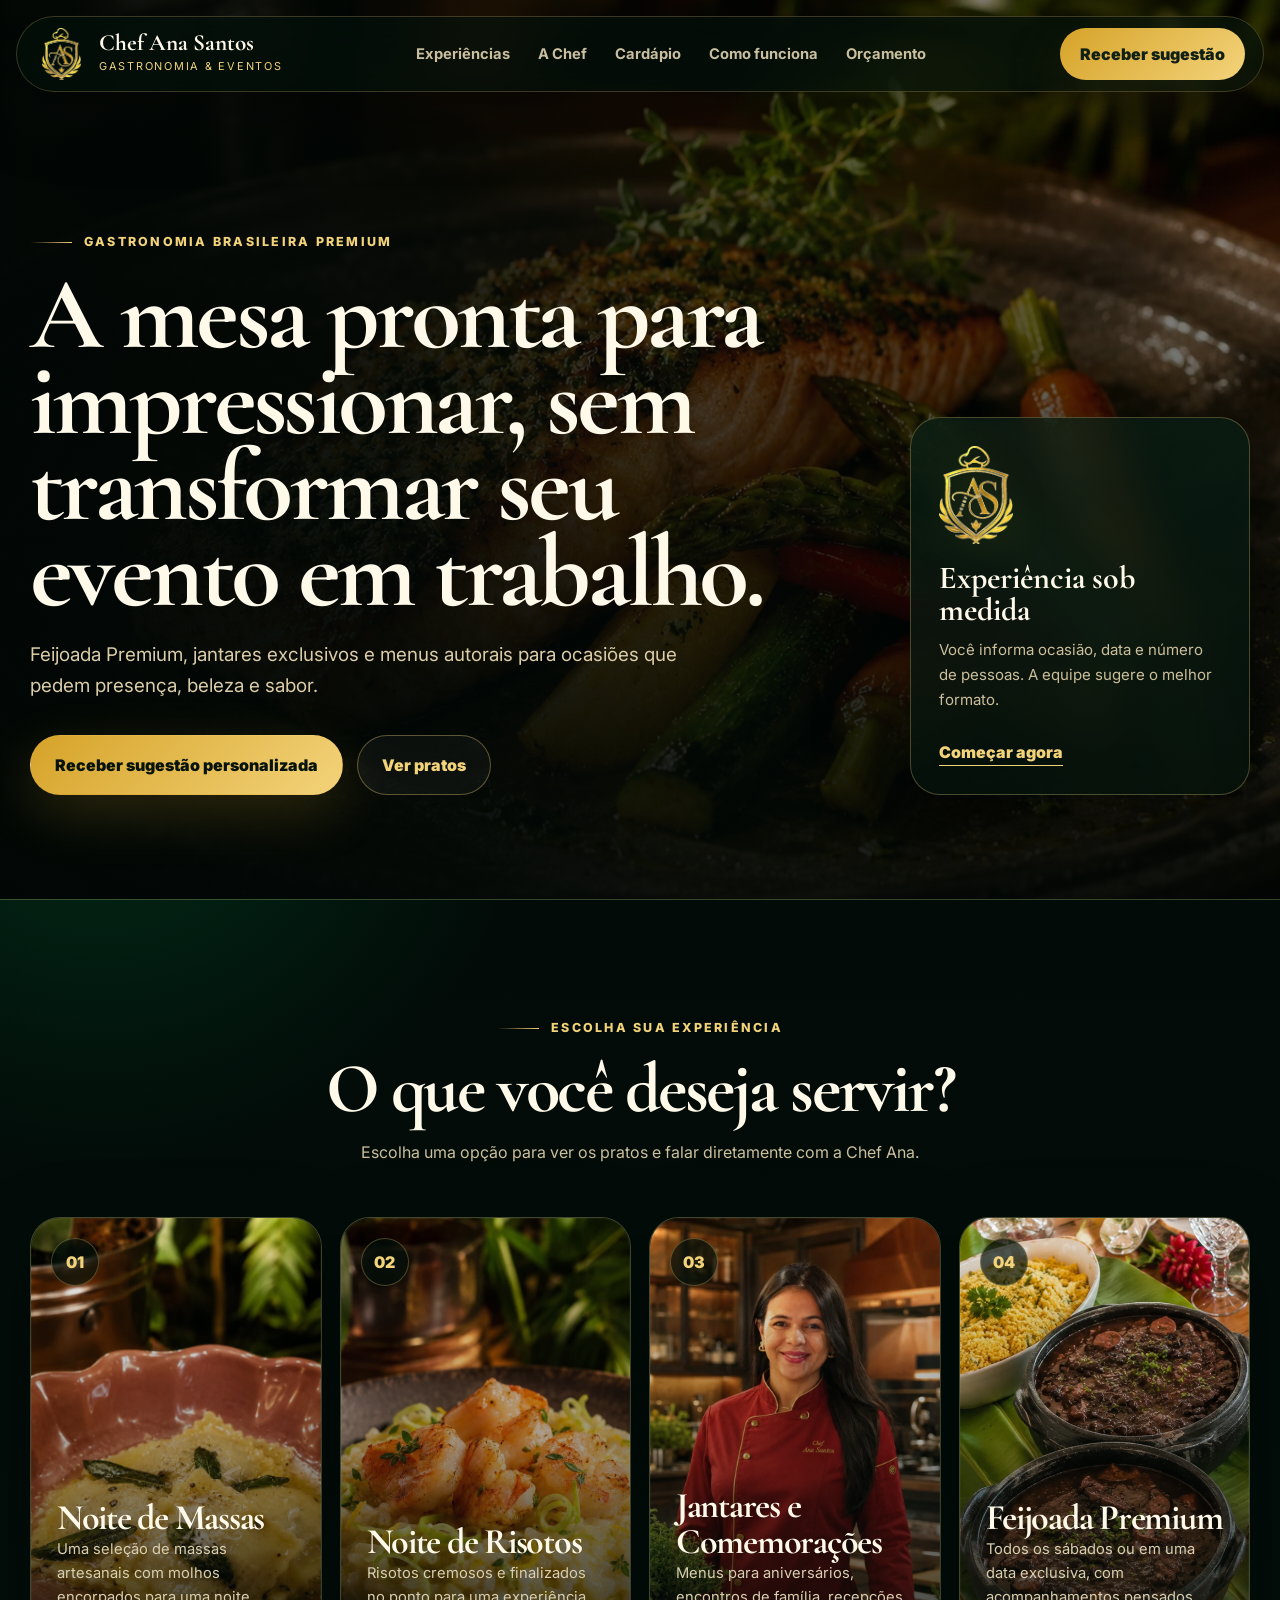
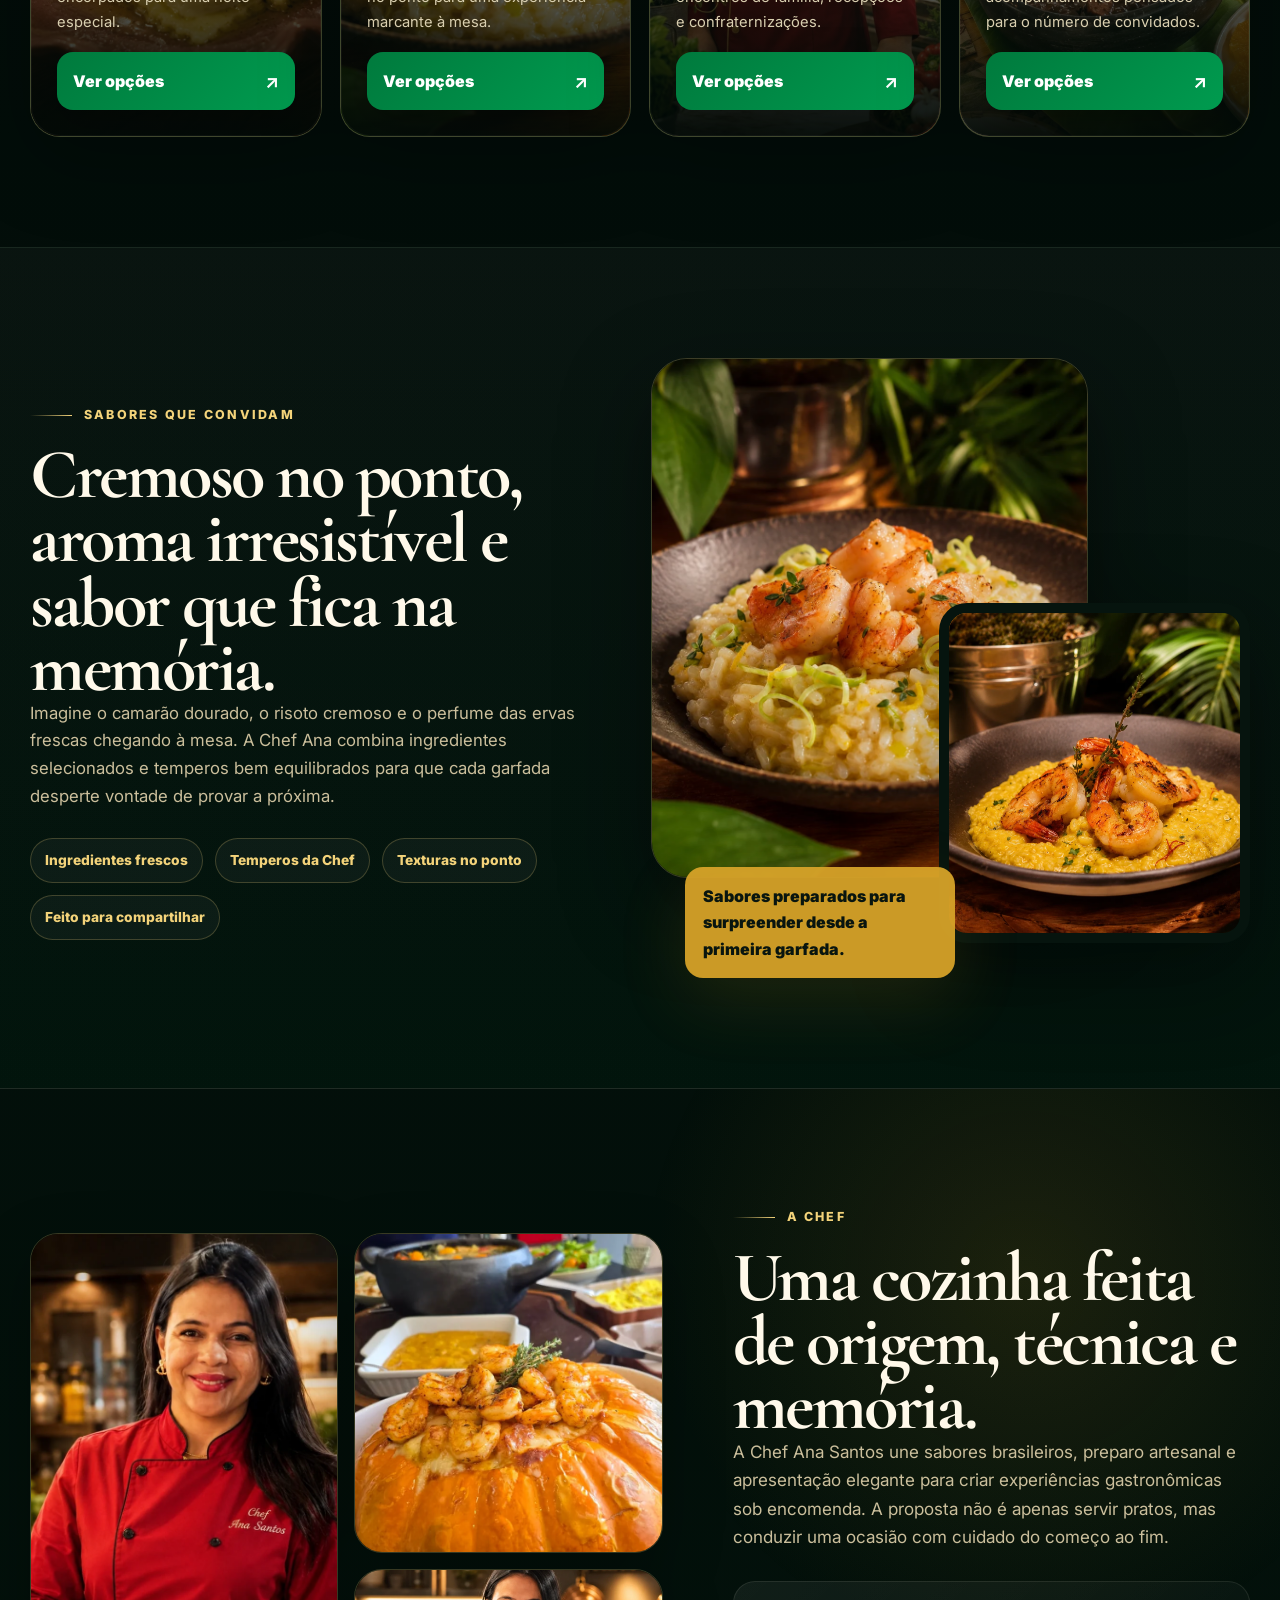
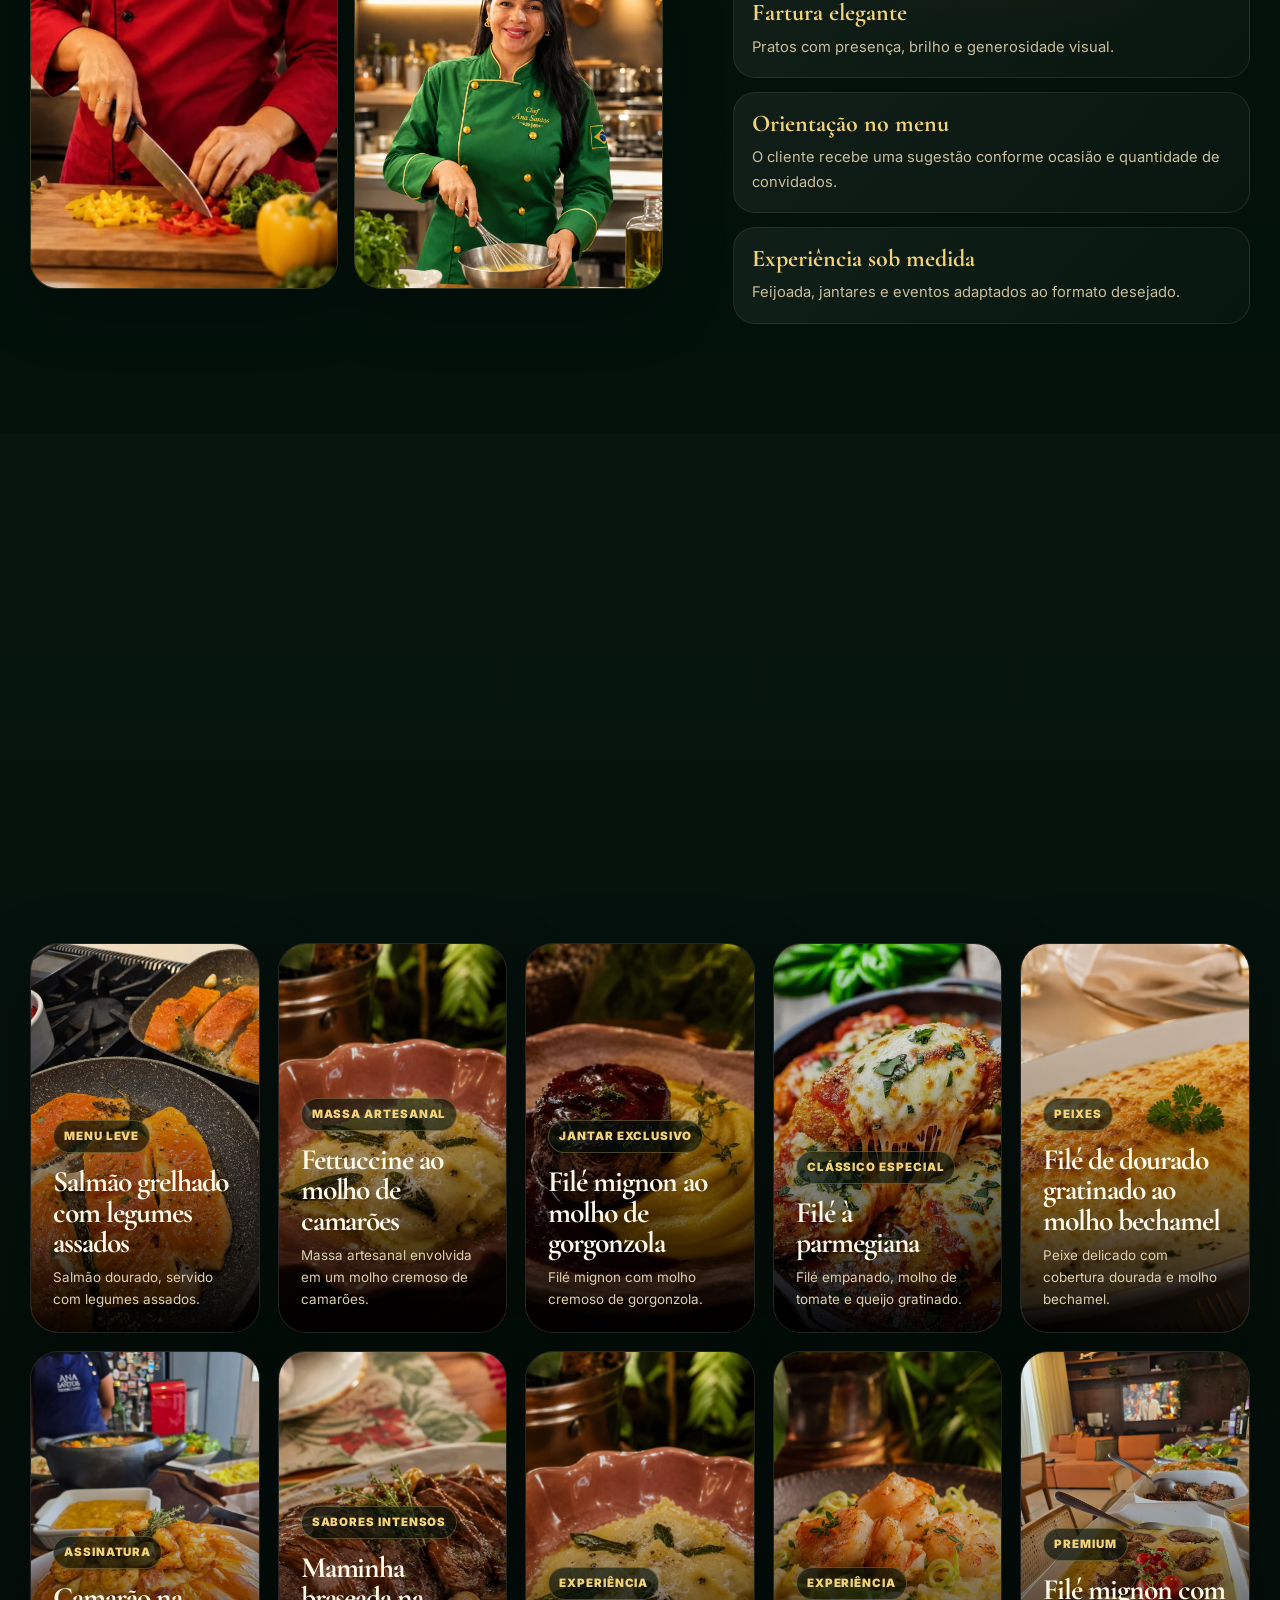
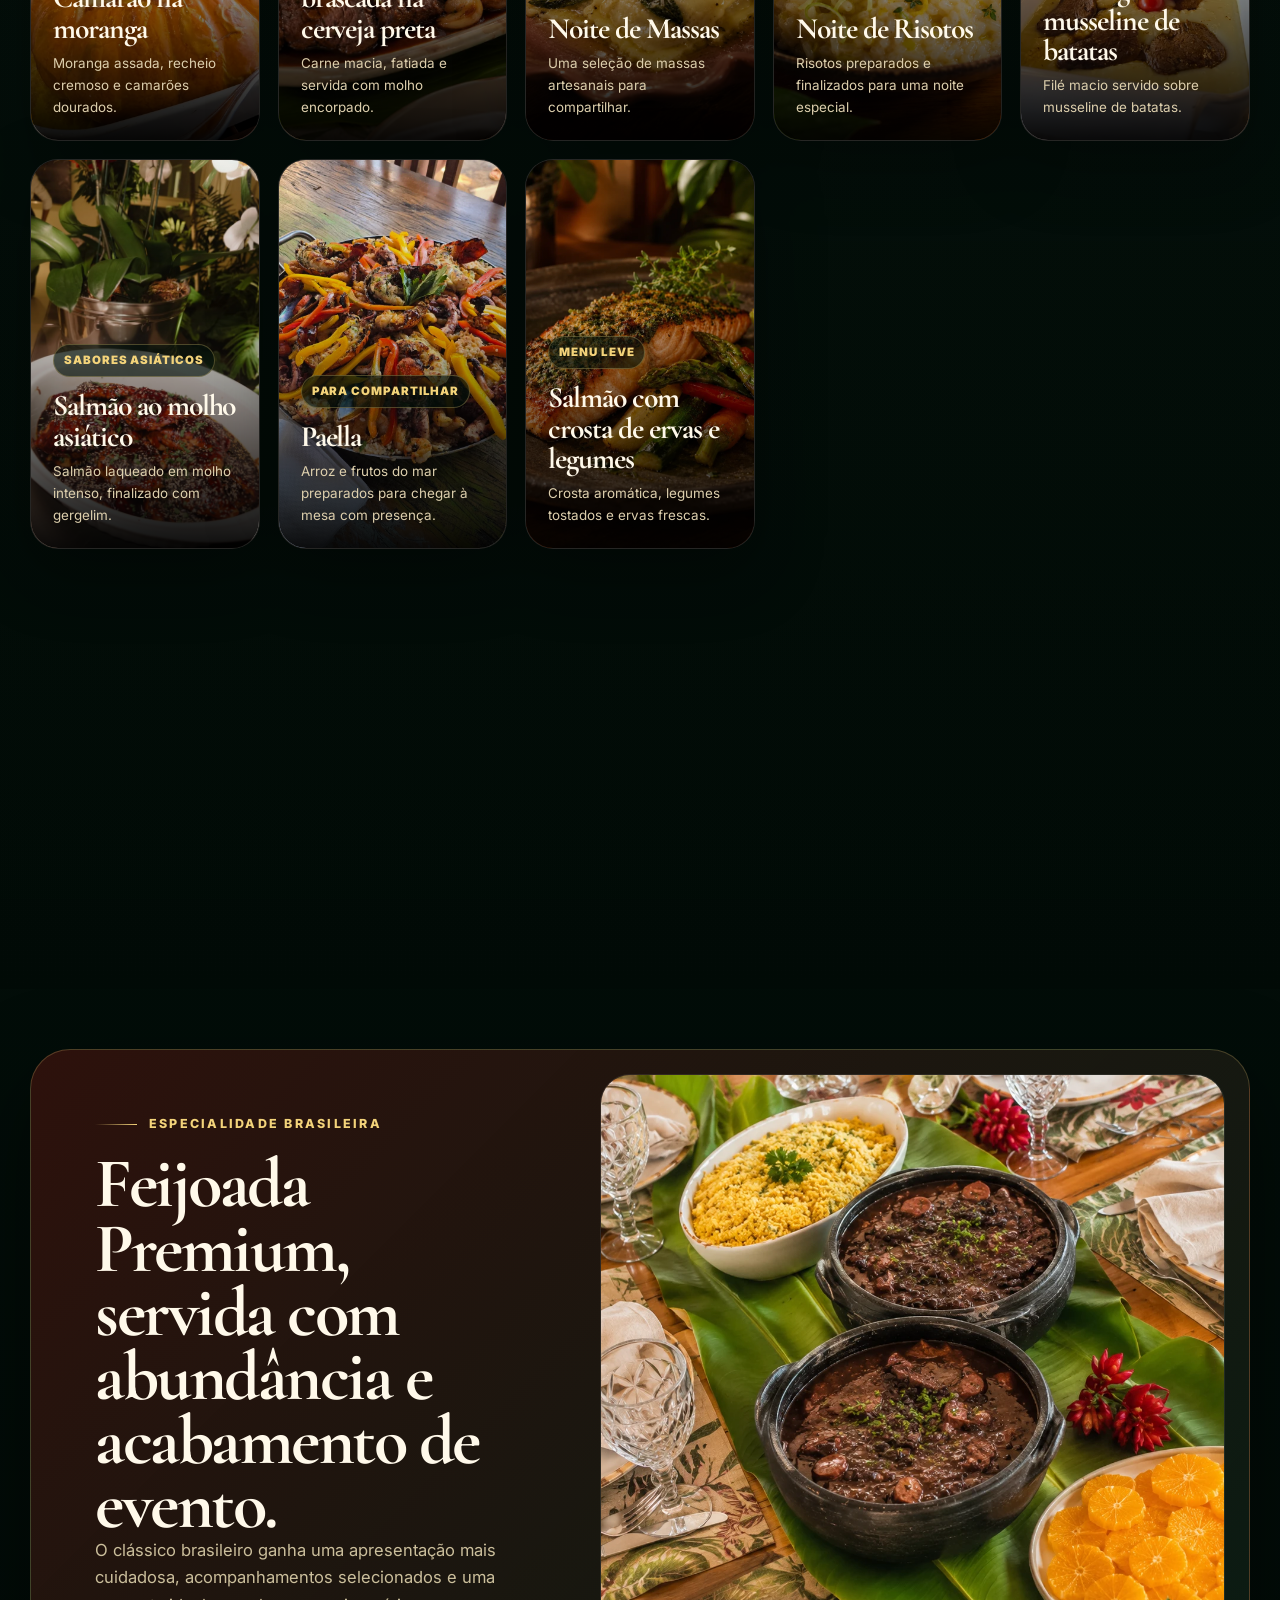
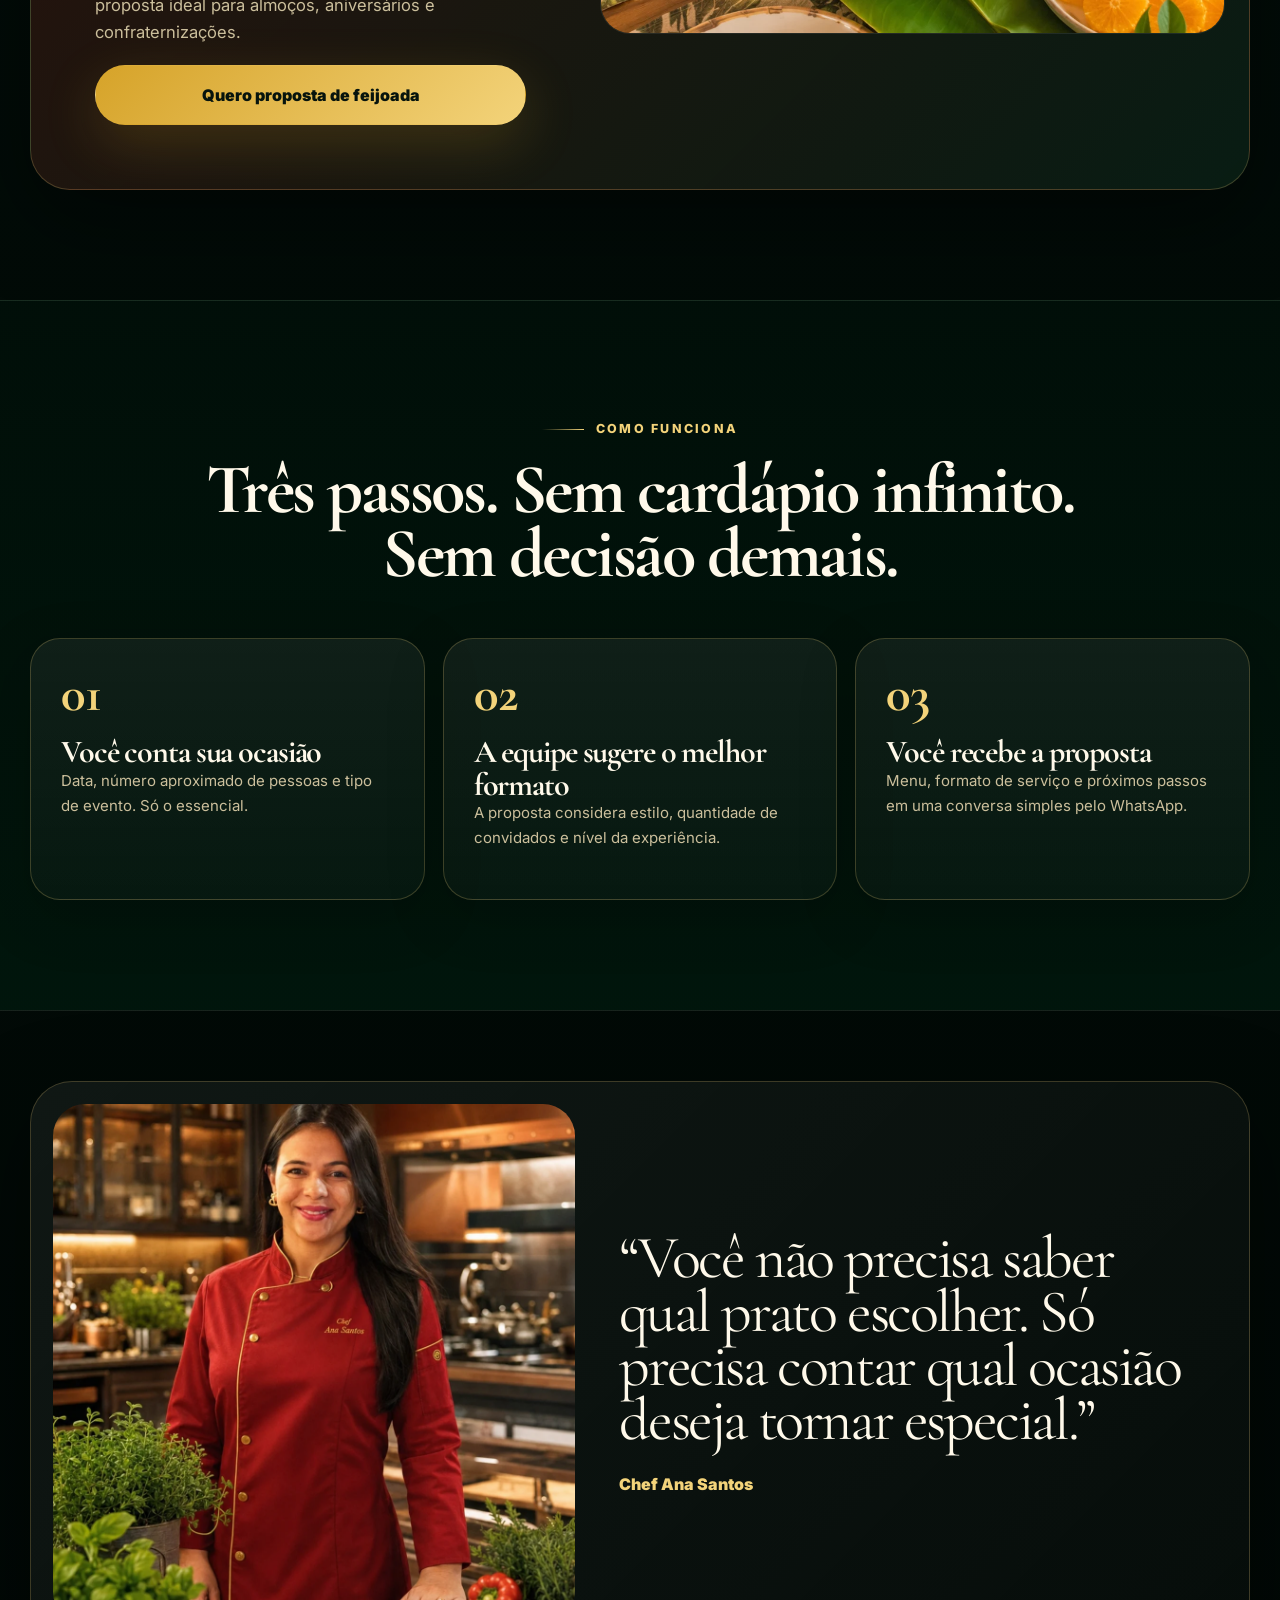
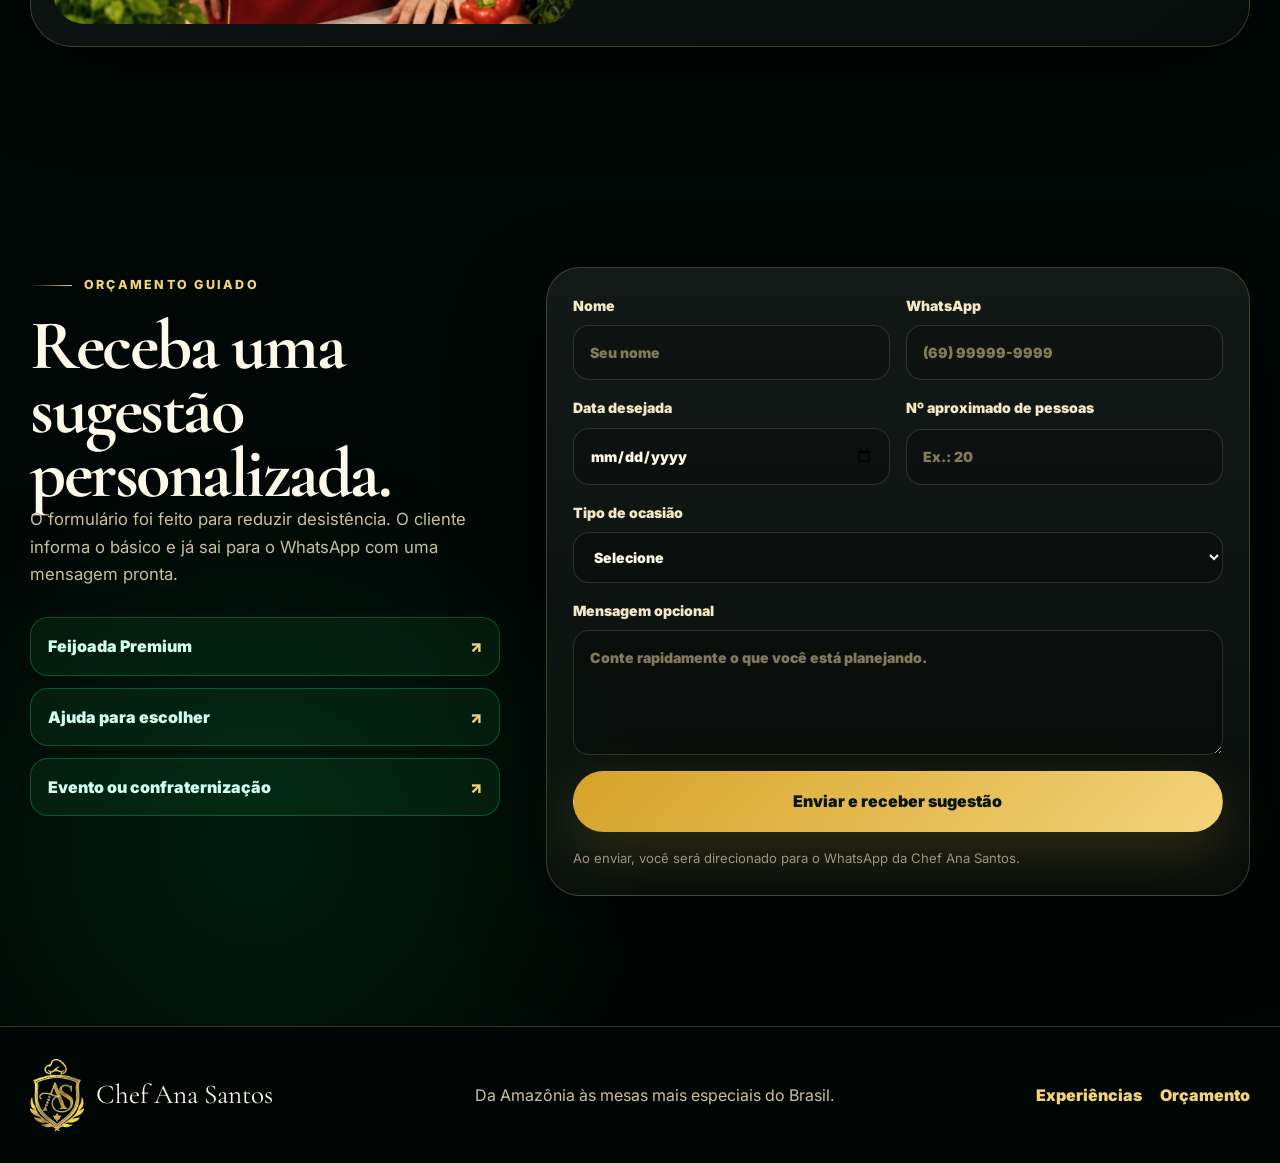
==== commit 4045646f: "Remove 'Jantar Intimista' occasion card Removed the 'Jantar Intimista' card from the options section" ====
--- a/index.html
+++ b/index.html
@@ -109,18 +109,8 @@
             </div>
           </a>
 
-          <a class="occasion-card" href="./experiencia.html?tipo=jantar" aria-label="Ver opções de Jantar Intimista">
+          <a class="occasion-card" href="./experiencia.html?tipo=feijoada" aria-label="Ver opções de Feijoada Premium">
             <span class="card-number">04</span>
-            <div class="occasion-image"><img src="./chef-green.webp" alt="Chef Ana Santos de doma verde em ação na cozinha" /></div>
-            <div class="occasion-content">
-              <h3>Jantar Intimista</h3>
-              <p>Menu autoral para uma noite especial, com entrada, prato principal e sobremesa.</p>
-              <span class="occasion-action">Ver opções <b aria-hidden="true">↗</b></span>
-            </div>
-          </a>
-
-          <a class="occasion-card" href="./experiencia.html?tipo=feijoada" aria-label="Ver opções de Feijoada Premium">
-            <span class="card-number">05</span>
             <div class="occasion-image"><img src="./feijoada-cards.webp" alt="Feijoada da Chef Ana Santos servida à mesa" /></div>
             <div class="occasion-content">
               <h3>Feijoada Premium</h3>
